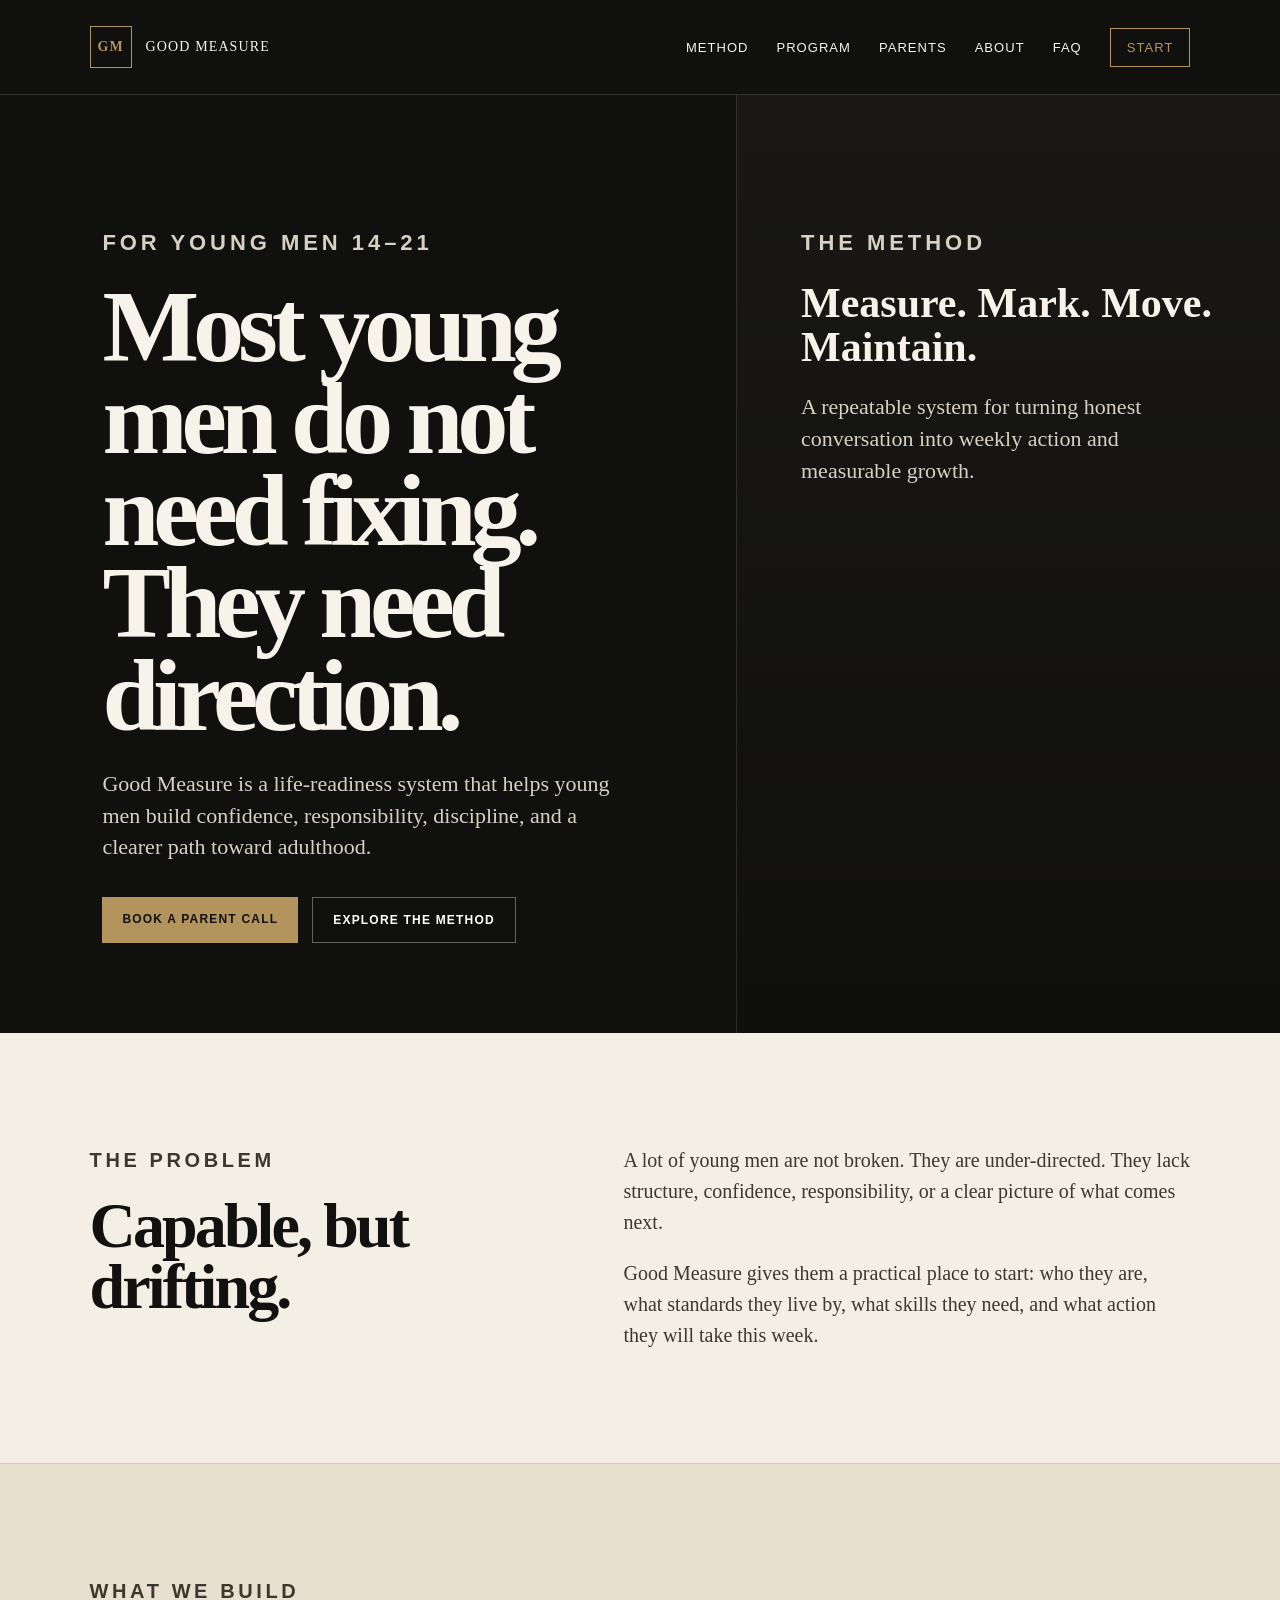
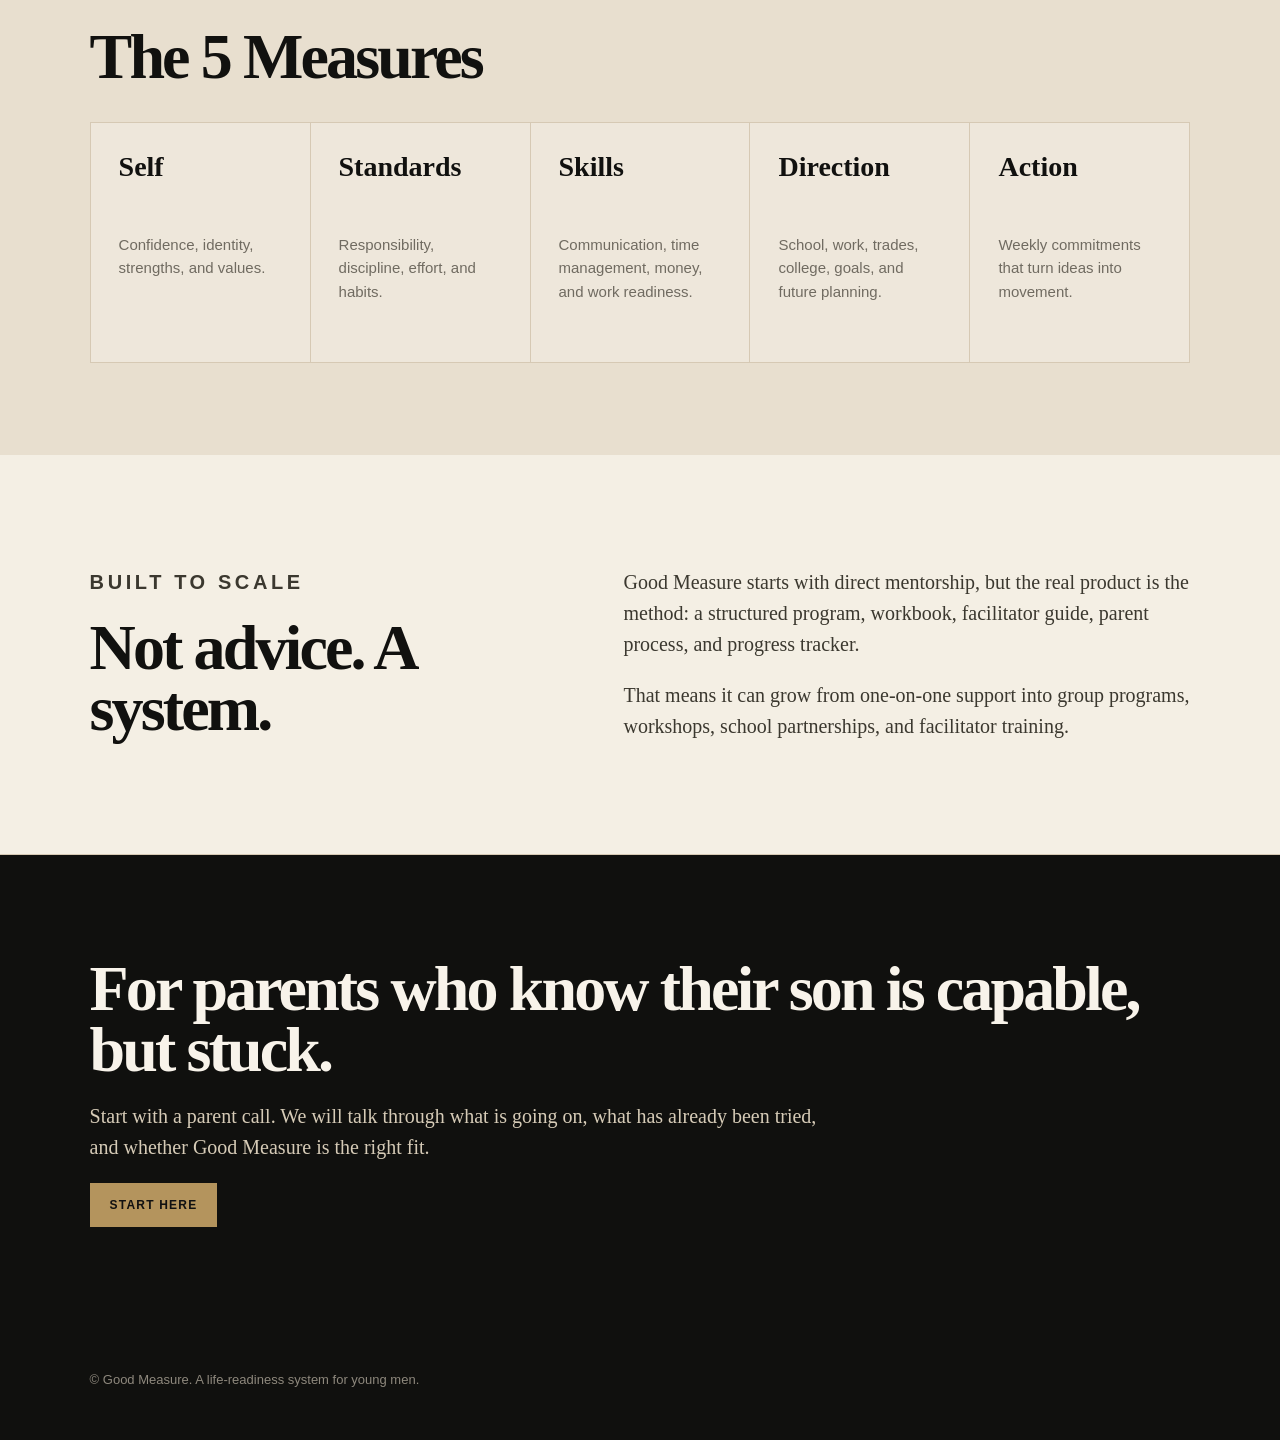
==== index.html @ 6239d94d "Reposition homepage as life readiness system for young men" ====
<!DOCTYPE html>
<html lang="en">
<head>
  <meta charset="UTF-8">
  <meta name="viewport" content="width=device-width, initial-scale=1.0">
  <title>Good Measure | Life Readiness for Young Men</title>
  <meta name="description" content="Good Measure is a life-readiness system for young men aged 14 to 21, built around confidence, responsibility, direction, and real-world readiness.">
  <link rel="stylesheet" href="styles.css">
</head>
<body>
  <header class="site-header">
    <a class="brand" href="index.html"><span class="brand-mark">GM</span><span>Good Measure</span></a>
    <nav class="nav">
      <a href="method.html">Method</a>
      <a href="program.html">Program</a>
      <a href="parents.html">Parents</a>
      <a href="about.html">About</a>
      <a href="faq.html">FAQ</a>
      <a class="nav-button" href="contact.html">Start</a>
    </nav>
  </header>

  <main>
    <section class="hero">
      <div class="hero-copy">
        <p class="eyebrow">For Young Men 14–21</p>
        <h1>Most young men do not need fixing. They need direction.</h1>
        <p>Good Measure is a life-readiness system that helps young men build confidence, responsibility, discipline, and a clearer path toward adulthood.</p>
        <div class="hero-actions">
          <a class="button primary" href="contact.html">Book a Parent Call</a>
          <a class="button secondary" href="method.html">Explore the Method</a>
        </div>
      </div>
      <aside class="hero-panel">
        <p class="eyebrow">The Method</p>
        <h2>Measure. Mark. Move. Maintain.</h2>
        <p>A repeatable system for turning honest conversation into weekly action and measurable growth.</p>
      </aside>
    </section>

    <section class="section split">
      <div>
        <p class="eyebrow">The Problem</p>
        <h2>Capable, but drifting.</h2>
      </div>
      <div>
        <p>A lot of young men are not broken. They are under-directed. They lack structure, confidence, responsibility, or a clear picture of what comes next.</p>
        <p>Good Measure gives them a practical place to start: who they are, what standards they live by, what skills they need, and what action they will take this week.</p>
      </div>
    </section>

    <section class="section cards-section">
      <p class="eyebrow">What We Build</p>
      <h2>The 5 Measures</h2>
      <div class="card-grid five">
        <article><h3>Self</h3><p>Confidence, identity, strengths, and values.</p></article>
        <article><h3>Standards</h3><p>Responsibility, discipline, effort, and habits.</p></article>
        <article><h3>Skills</h3><p>Communication, time management, money, and work readiness.</p></article>
        <article><h3>Direction</h3><p>School, work, trades, college, goals, and future planning.</p></article>
        <article><h3>Action</h3><p>Weekly commitments that turn ideas into movement.</p></article>
      </div>
    </section>

    <section class="section split">
      <div>
        <p class="eyebrow">Built to Scale</p>
        <h2>Not advice. A system.</h2>
      </div>
      <div>
        <p>Good Measure starts with direct mentorship, but the real product is the method: a structured program, workbook, facilitator guide, parent process, and progress tracker.</p>
        <p>That means it can grow from one-on-one support into group programs, workshops, school partnerships, and facilitator training.</p>
      </div>
    </section>

    <section class="section cta-section">
      <h2>For parents who know their son is capable, but stuck.</h2>
      <p>Start with a parent call. We will talk through what is going on, what has already been tried, and whether Good Measure is the right fit.</p>
      <a class="button primary" href="contact.html">Start Here</a>
    </section>
  </main>

  <footer class="footer"><p>© Good Measure. A life-readiness system for young men.</p></footer>
</body>
</html>
---- styles.css ----
:root{--ink:#11110f;--paper:#f4efe4;--paper2:#e8dfcf;--gold:#b4945d;--muted:#706b61;--line:#d6c9b4}*{box-sizing:border-box}body{margin:0;background:var(--paper);color:var(--ink);font-family:Georgia,'Times New Roman',serif}a{text-decoration:none;color:inherit}.site-header{display:flex;justify-content:space-between;align-items:center;padding:26px 7%;border-bottom:1px solid rgba(255,255,255,.14);background:#10100e;color:#f8f3ea;position:sticky;top:0;z-index:10}.brand{display:flex;align-items:center;gap:14px;text-transform:uppercase;letter-spacing:.08em;font-size:14px}.brand-mark{width:42px;height:42px;border:1px solid var(--gold);display:grid;place-items:center;color:var(--gold);font-weight:700}.nav{display:flex;align-items:center;gap:28px;font-family:Arial,sans-serif;font-size:13px;text-transform:uppercase;letter-spacing:.08em}.nav-button{border:1px solid var(--gold);padding:11px 16px;color:var(--gold)}.hero{min-height:78vh;display:grid;grid-template-columns:1.15fr .85fr;background:#10100e;color:#f8f3ea}.hero-copy{padding:110px 8vw 90px}.eyebrow{font-family:Arial,sans-serif;text-transform:uppercase;letter-spacing:.18em;color:var(--gold);font-size:12px;font-weight:700}.hero h1{font-size:clamp(54px,8vw,118px);line-height:.9;letter-spacing:-.06em;margin:22px 0 26px;max-width:850px}.hero p{font-size:22px;line-height:1.45;max-width:670px;color:#d8d0c2}.hero-panel{border-left:1px solid rgba(255,255,255,.12);padding:110px 5vw;background:linear-gradient(180deg,#191815,#0f0f0d)}.hero-panel h2{font-size:42px;line-height:1.05;margin:20px 0}.hero-actions{display:flex;gap:14px;flex-wrap:wrap;margin-top:34px}.button{font-family:Arial,sans-serif;text-transform:uppercase;letter-spacing:.1em;font-size:12px;font-weight:700;padding:15px 20px;display:inline-block}.primary{background:var(--gold);color:#111}.secondary{border:1px solid rgba(255,255,255,.35);color:#fff}.section{padding:92px 7%}.split{display:grid;grid-template-columns:.9fr 1.1fr;gap:70px;border-bottom:1px solid var(--line)}.section h2{font-size:clamp(38px,5vw,72px);line-height:.95;letter-spacing:-.045em;margin:12px 0}.section p{font-size:20px;line-height:1.55;color:#3b382f}.cards-section{background:var(--paper2)}.card-grid{display:grid;grid-template-columns:repeat(5,1fr);border-top:1px solid var(--line);border-left:1px solid var(--line);margin-top:34px}.card-grid article{min-height:240px;padding:28px;border-right:1px solid var(--line);border-bottom:1px solid var(--line);background:rgba(255,255,255,.24)}.card-grid h3{font-size:28px;margin:0 0 50px}.card-grid p{font-family:Arial,sans-serif;font-size:15px;color:var(--muted)}.cta-section{background:#10100e;color:#f8f3ea}.cta-section p{color:#d6cbb7;max-width:760px}.footer{padding:40px 7%;background:#10100e;color:#8e887d;font-family:Arial,sans-serif;font-size:13px}@media(max-width:950px){.nav{display:none}.hero,.split{grid-template-columns:1fr}.hero-panel{border-left:0;border-top:1px solid rgba(255,255,255,.12)}.card-grid{grid-template-columns:1fr}.hero-copy{padding:80px 7%}.section{padding:70px 7%}}
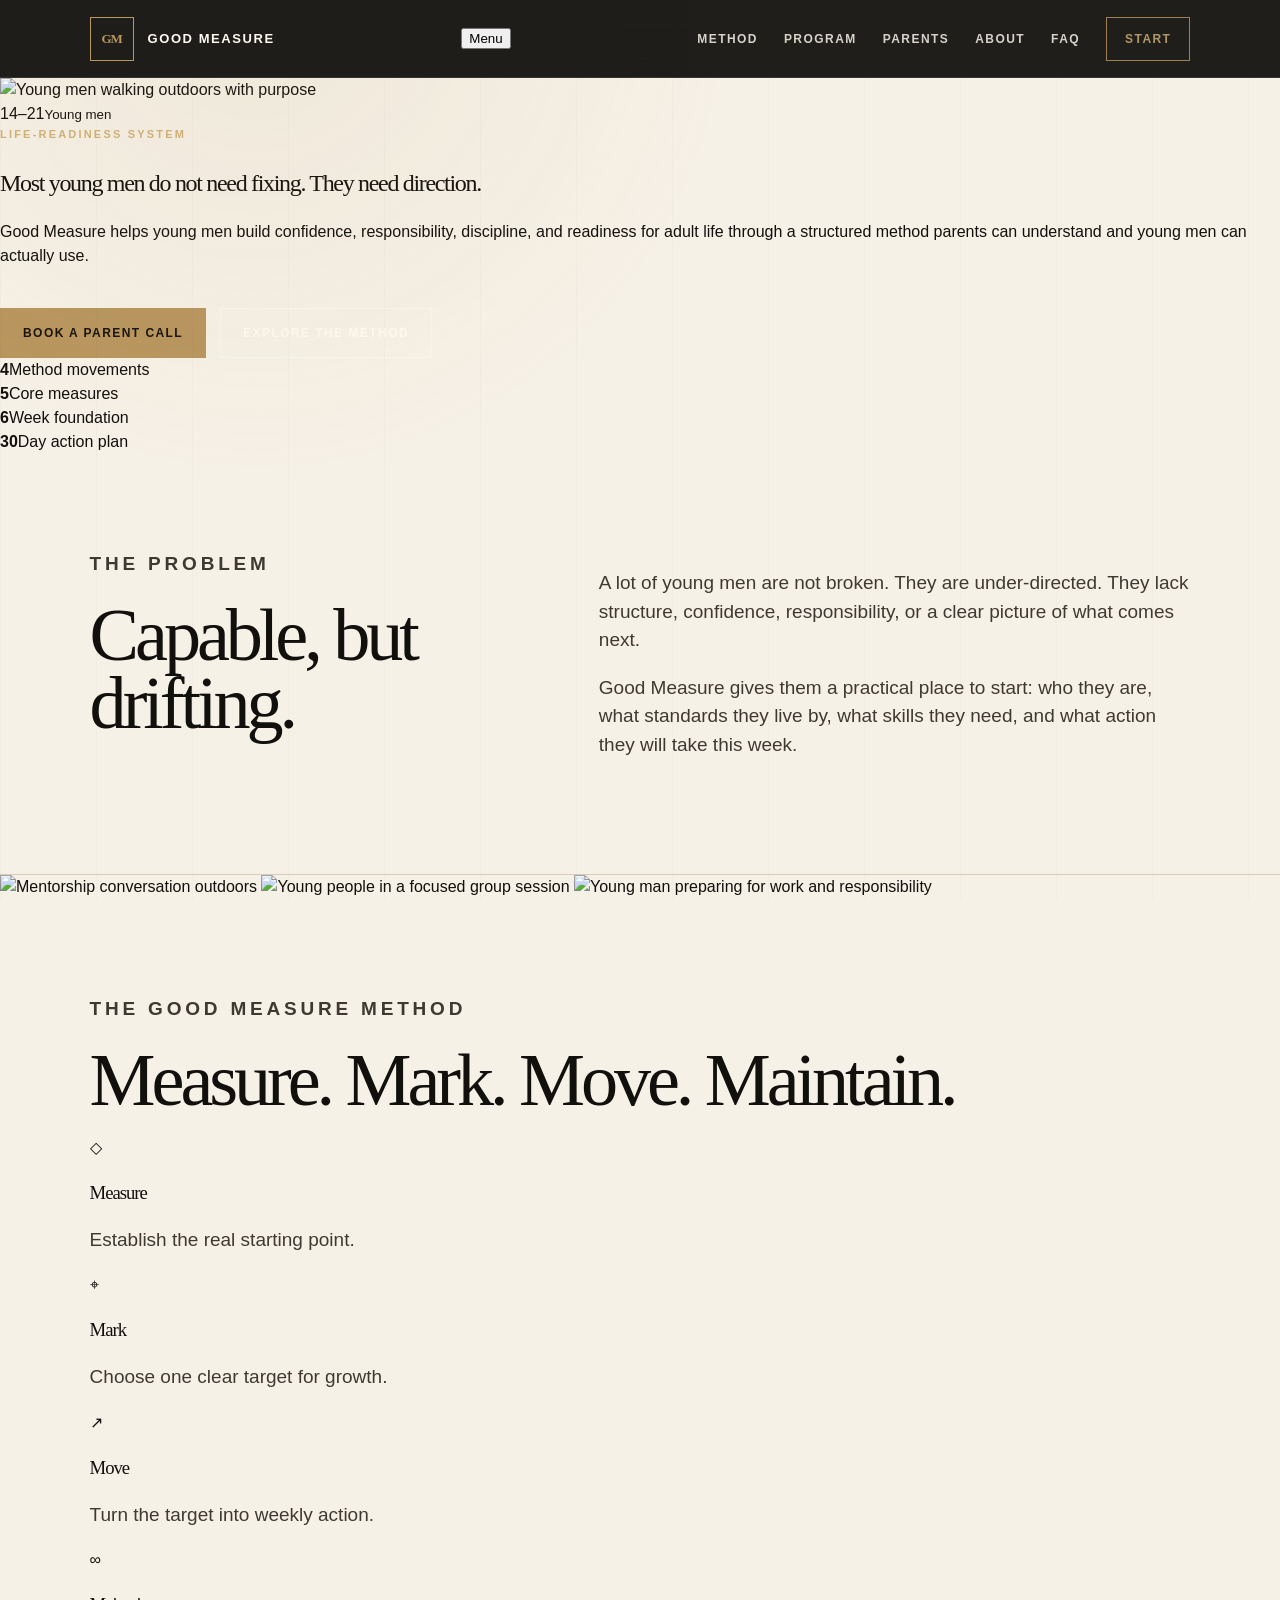
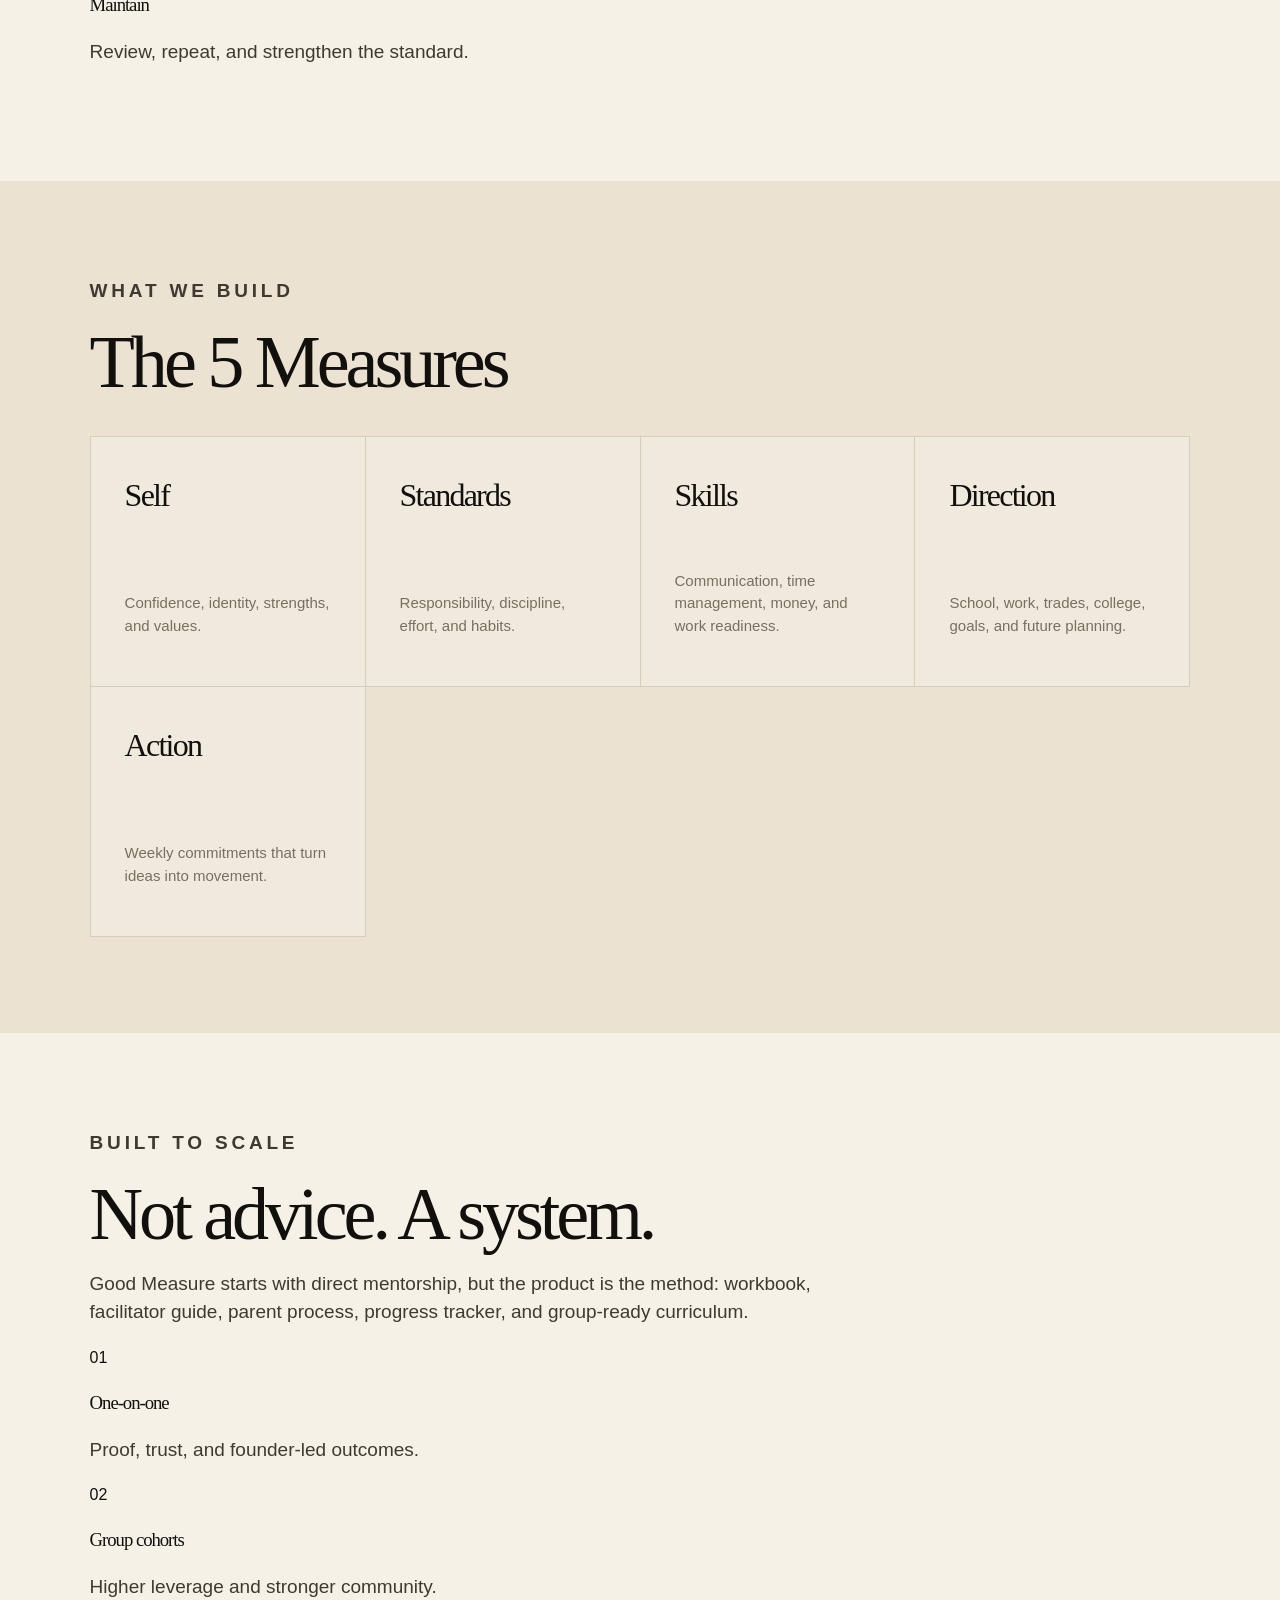
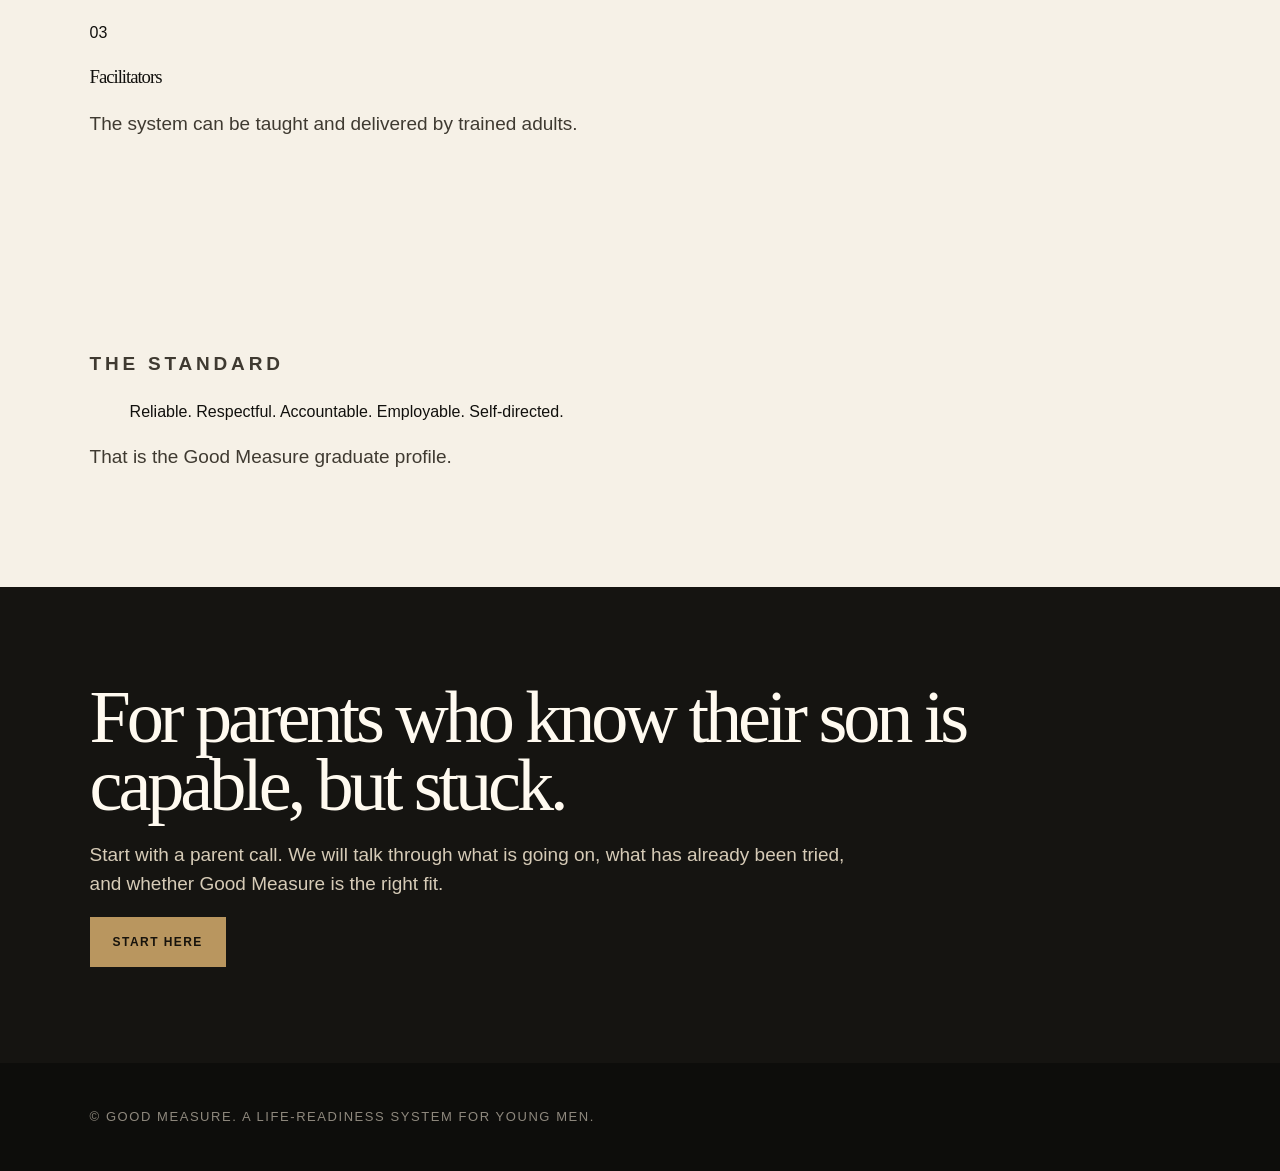
==== commit 1da6e232: "Build premium animated homepage with imagery stats and icons" ====
--- a/index.html
+++ b/index.html
@@ -5,11 +5,13 @@
   <meta name="viewport" content="width=device-width, initial-scale=1.0">
   <title>Good Measure | Life Readiness for Young Men</title>
   <meta name="description" content="Good Measure is a life-readiness system for young men aged 14 to 21, built around confidence, responsibility, direction, and real-world readiness.">
+  <link rel="preconnect" href="https://images.unsplash.com">
   <link rel="stylesheet" href="styles.css">
 </head>
 <body>
-  <header class="site-header">
+  <header class="site-header glass">
     <a class="brand" href="index.html"><span class="brand-mark">GM</span><span>Good Measure</span></a>
+    <button class="menu-toggle" aria-label="Open menu">Menu</button>
     <nav class="nav">
       <a href="method.html">Method</a>
       <a href="program.html">Program</a>
@@ -21,24 +23,30 @@
   </header>
 
   <main>
-    <section class="hero">
-      <div class="hero-copy">
-        <p class="eyebrow">For Young Men 14–21</p>
+    <section class="lux-hero">
+      <div class="hero-media reveal">
+        <img src="https://images.unsplash.com/photo-1529333166437-7750a6dd5a70?auto=format&fit=crop&w=1200&q=85" alt="Young men walking outdoors with purpose">
+        <div class="photo-badge"><span>14–21</span><small>Young men</small></div>
+      </div>
+      <div class="lux-copy reveal delay-1">
+        <p class="eyebrow">Life-Readiness System</p>
         <h1>Most young men do not need fixing. They need direction.</h1>
-        <p>Good Measure is a life-readiness system that helps young men build confidence, responsibility, discipline, and a clearer path toward adulthood.</p>
+        <p>Good Measure helps young men build confidence, responsibility, discipline, and readiness for adult life through a structured method parents can understand and young men can actually use.</p>
         <div class="hero-actions">
           <a class="button primary" href="contact.html">Book a Parent Call</a>
-          <a class="button secondary" href="method.html">Explore the Method</a>
+          <a class="button secondary dark-btn" href="method.html">Explore the Method</a>
         </div>
       </div>
-      <aside class="hero-panel">
-        <p class="eyebrow">The Method</p>
-        <h2>Measure. Mark. Move. Maintain.</h2>
-        <p>A repeatable system for turning honest conversation into weekly action and measurable growth.</p>
-      </aside>
     </section>
 
-    <section class="section split">
+    <section class="stats-band reveal">
+      <div><strong>4</strong><span>Method movements</span></div>
+      <div><strong>5</strong><span>Core measures</span></div>
+      <div><strong>6</strong><span>Week foundation</span></div>
+      <div><strong>30</strong><span>Day action plan</span></div>
+    </section>
+
+    <section class="section editorial split reveal">
       <div>
         <p class="eyebrow">The Problem</p>
         <h2>Capable, but drifting.</h2>
@@ -49,7 +57,24 @@
       </div>
     </section>
 
-    <section class="section cards-section">
+    <section class="image-strip reveal">
+      <img src="https://images.unsplash.com/photo-1491438590914-bc09fcaaf77a?auto=format&fit=crop&w=900&q=85" alt="Mentorship conversation outdoors">
+      <img src="https://images.unsplash.com/photo-1517048676732-d65bc937f952?auto=format&fit=crop&w=900&q=85" alt="Young people in a focused group session">
+      <img src="https://images.unsplash.com/photo-1498758536662-35b82cd15e29?auto=format&fit=crop&w=900&q=85" alt="Young man preparing for work and responsibility">
+    </section>
+
+    <section class="section method-lux reveal">
+      <p class="eyebrow">The Good Measure Method</p>
+      <h2>Measure. Mark. Move. Maintain.</h2>
+      <div class="icon-grid">
+        <article><span class="icon">◇</span><h3>Measure</h3><p>Establish the real starting point.</p></article>
+        <article><span class="icon">⌖</span><h3>Mark</h3><p>Choose one clear target for growth.</p></article>
+        <article><span class="icon">↗</span><h3>Move</h3><p>Turn the target into weekly action.</p></article>
+        <article><span class="icon">∞</span><h3>Maintain</h3><p>Review, repeat, and strengthen the standard.</p></article>
+      </div>
+    </section>
+
+    <section class="section cards-section reveal">
       <p class="eyebrow">What We Build</p>
       <h2>The 5 Measures</h2>
       <div class="card-grid five">
@@ -61,18 +86,24 @@
       </div>
     </section>
 
-    <section class="section split">
+    <section class="section premium-panel reveal">
       <div>
         <p class="eyebrow">Built to Scale</p>
         <h2>Not advice. A system.</h2>
+        <p>Good Measure starts with direct mentorship, but the product is the method: workbook, facilitator guide, parent process, progress tracker, and group-ready curriculum.</p>
       </div>
-      <div>
-        <p>Good Measure starts with direct mentorship, but the real product is the method: a structured program, workbook, facilitator guide, parent process, and progress tracker.</p>
-        <p>That means it can grow from one-on-one support into group programs, workshops, school partnerships, and facilitator training.</p>
-      </div>
+      <div class="stacked-card"><span>01</span><h3>One-on-one</h3><p>Proof, trust, and founder-led outcomes.</p></div>
+      <div class="stacked-card"><span>02</span><h3>Group cohorts</h3><p>Higher leverage and stronger community.</p></div>
+      <div class="stacked-card"><span>03</span><h3>Facilitators</h3><p>The system can be taught and delivered by trained adults.</p></div>
     </section>
 
-    <section class="section cta-section">
+    <section class="section manifesto reveal">
+      <p class="eyebrow">The Standard</p>
+      <blockquote>Reliable. Respectful. Accountable. Employable. Self-directed.</blockquote>
+      <p>That is the Good Measure graduate profile.</p>
+    </section>
+
+    <section class="section cta-section reveal">
       <h2>For parents who know their son is capable, but stuck.</h2>
       <p>Start with a parent call. We will talk through what is going on, what has already been tried, and whether Good Measure is the right fit.</p>
       <a class="button primary" href="contact.html">Start Here</a>
@@ -80,5 +111,6 @@
   </main>
 
   <footer class="footer"><p>© Good Measure. A life-readiness system for young men.</p></footer>
+  <script src="script.js"></script>
 </body>
 </html>
--- a/styles.css
+++ b/styles.css
@@ -1 +1 @@
-:root{--ink:#11110f;--paper:#f4efe4;--paper2:#e8dfcf;--gold:#b4945d;--muted:#706b61;--line:#d6c9b4}*{box-sizing:border-box}body{margin:0;background:var(--paper);color:var(--ink);font-family:Georgia,'Times New Roman',serif}a{text-decoration:none;color:inherit}.site-header{display:flex;justify-content:space-between;align-items:center;padding:26px 7%;border-bottom:1px solid rgba(255,255,255,.14);background:#10100e;color:#f8f3ea;position:sticky;top:0;z-index:10}.brand{display:flex;align-items:center;gap:14px;text-transform:uppercase;letter-spacing:.08em;font-size:14px}.brand-mark{width:42px;height:42px;border:1px solid var(--gold);display:grid;place-items:center;color:var(--gold);font-weight:700}.nav{display:flex;align-items:center;gap:28px;font-family:Arial,sans-serif;font-size:13px;text-transform:uppercase;letter-spacing:.08em}.nav-button{border:1px solid var(--gold);padding:11px 16px;color:var(--gold)}.hero{min-height:78vh;display:grid;grid-template-columns:1.15fr .85fr;background:#10100e;color:#f8f3ea}.hero-copy{padding:110px 8vw 90px}.eyebrow{font-family:Arial,sans-serif;text-transform:uppercase;letter-spacing:.18em;color:var(--gold);font-size:12px;font-weight:700}.hero h1{font-size:clamp(54px,8vw,118px);line-height:.9;letter-spacing:-.06em;margin:22px 0 26px;max-width:850px}.hero p{font-size:22px;line-height:1.45;max-width:670px;color:#d8d0c2}.hero-panel{border-left:1px solid rgba(255,255,255,.12);padding:110px 5vw;background:linear-gradient(180deg,#191815,#0f0f0d)}.hero-panel h2{font-size:42px;line-height:1.05;margin:20px 0}.hero-actions{display:flex;gap:14px;flex-wrap:wrap;margin-top:34px}.button{font-family:Arial,sans-serif;text-transform:uppercase;letter-spacing:.1em;font-size:12px;font-weight:700;padding:15px 20px;display:inline-block}.primary{background:var(--gold);color:#111}.secondary{border:1px solid rgba(255,255,255,.35);color:#fff}.section{padding:92px 7%}.split{display:grid;grid-template-columns:.9fr 1.1fr;gap:70px;border-bottom:1px solid var(--line)}.section h2{font-size:clamp(38px,5vw,72px);line-height:.95;letter-spacing:-.045em;margin:12px 0}.section p{font-size:20px;line-height:1.55;color:#3b382f}.cards-section{background:var(--paper2)}.card-grid{display:grid;grid-template-columns:repeat(5,1fr);border-top:1px solid var(--line);border-left:1px solid var(--line);margin-top:34px}.card-grid article{min-height:240px;padding:28px;border-right:1px solid var(--line);border-bottom:1px solid var(--line);background:rgba(255,255,255,.24)}.card-grid h3{font-size:28px;margin:0 0 50px}.card-grid p{font-family:Arial,sans-serif;font-size:15px;color:var(--muted)}.cta-section{background:#10100e;color:#f8f3ea}.cta-section p{color:#d6cbb7;max-width:760px}.footer{padding:40px 7%;background:#10100e;color:#8e887d;font-family:Arial,sans-serif;font-size:13px}@media(max-width:950px){.nav{display:none}.hero,.split{grid-template-columns:1fr}.hero-panel{border-left:0;border-top:1px solid rgba(255,255,255,.12)}.card-grid{grid-template-columns:1fr}.hero-copy{padding:80px 7%}.section{padding:70px 7%}}+:root{--ink:#11100d;--charcoal:#151411;--charcoal2:#211f1a;--paper:#f6f1e7;--paper2:#ebe2d2;--white:#fffaf0;--gold:#b9965f;--gold2:#d1b276;--muted:#766f62;--line:#d8cbb7;--shadow:0 24px 80px rgba(0,0,0,.22)}*{box-sizing:border-box}html{scroll-behavior:smooth}body{margin:0;background:var(--paper);color:var(--ink);font-family:Inter,Arial,sans-serif;line-height:1.5}body:before{content:"";position:fixed;inset:0;pointer-events:none;background:radial-gradient(circle at 20% 0%,rgba(185,150,95,.12),transparent 36%),linear-gradient(90deg,rgba(0,0,0,.025) 1px,transparent 1px);background-size:auto,96px 96px;opacity:.8}a{text-decoration:none;color:inherit}h1,h2,h3{font-family:Georgia,'Times New Roman',serif;font-weight:500;letter-spacing:-.055em}.site-header{height:78px;display:flex;justify-content:space-between;align-items:center;padding:0 7vw;background:rgba(17,16,13,.94);color:var(--white);position:sticky;top:0;z-index:20;backdrop-filter:blur(16px);border-bottom:1px solid rgba(255,255,255,.1)}.brand{display:flex;align-items:center;gap:14px;text-transform:uppercase;letter-spacing:.12em;font-size:13px;font-weight:800}.brand-mark{width:44px;height:44px;border:1px solid var(--gold);display:grid;place-items:center;color:var(--gold);font-family:Georgia,serif;letter-spacing:-.08em}.nav{display:flex;align-items:center;gap:26px;font-size:12px;text-transform:uppercase;letter-spacing:.12em;font-weight:800}.nav a{opacity:.82}.nav a:hover{opacity:1;color:var(--gold2)}.nav-button{border:1px solid var(--gold);padding:12px 18px;color:var(--gold2);opacity:1}.hero{min-height:calc(100vh - 78px);display:grid;grid-template-columns:minmax(0,1.22fr) minmax(340px,.78fr);background:var(--charcoal);color:var(--white);position:relative;overflow:hidden}.hero:after{content:"GOOD MEASURE";position:absolute;left:6vw;bottom:-2.5vw;font-size:12vw;line-height:1;font-weight:900;letter-spacing:-.08em;color:rgba(255,255,255,.035);white-space:nowrap}.hero-copy{padding:116px 7vw 120px;position:relative;z-index:1}.eyebrow{font-size:11px;letter-spacing:.2em;text-transform:uppercase;color:var(--gold2);font-weight:900;margin:0 0 22px}.hero h1{font-size:clamp(58px,8.7vw,128px);line-height:.88;margin:0 0 32px;max-width:980px}.hero p{font-size:clamp(19px,2vw,25px);line-height:1.42;max-width:760px;color:#ded4c4}.hero-actions{display:flex;gap:14px;flex-wrap:wrap;margin-top:40px}.button{display:inline-flex;align-items:center;justify-content:center;min-height:48px;padding:15px 22px;border-radius:0;font-size:12px;text-transform:uppercase;letter-spacing:.12em;font-weight:900;border:1px solid transparent}.primary{background:var(--gold);color:#17130c}.secondary{border-color:rgba(255,255,255,.32);color:var(--white)}.button:hover{transform:translateY(-1px)}.hero-panel{position:relative;z-index:1;padding:116px 4.5vw;border-left:1px solid rgba(255,255,255,.12);background:linear-gradient(180deg,var(--charcoal2),#10100d);display:flex;flex-direction:column;justify-content:space-between}.hero-panel h2{font-size:clamp(36px,4.6vw,62px);line-height:.94;margin:0 0 24px}.hero-panel p{font-size:17px;color:#cfc5b7}.panel-rule{height:1px;background:var(--gold);width:100%;margin:44px 0}.page-hero{padding:110px 7vw 90px;background:var(--charcoal);color:var(--white);border-bottom:1px solid rgba(255,255,255,.1)}.page-hero h1{font-size:clamp(54px,8vw,116px);line-height:.88;margin:0 0 28px;max-width:980px}.page-hero p{font-size:22px;color:#d8cebf;max-width:780px}.section{padding:96px 7vw;position:relative}.split{display:grid;grid-template-columns:.85fr 1.15fr;gap:72px;border-bottom:1px solid var(--line)}.section h2{font-size:clamp(42px,5.8vw,84px);line-height:.92;margin:0 0 22px}.section p{font-size:19px;color:#3f3a31;max-width:760px}.cards-section{background:var(--paper2)}.card-grid{display:grid;grid-template-columns:repeat(auto-fit,minmax(230px,1fr));gap:0;margin-top:40px;border-top:1px solid var(--line);border-left:1px solid var(--line)}.card-grid article{min-height:250px;padding:34px;background:rgba(255,255,255,.26);border-right:1px solid var(--line);border-bottom:1px solid var(--line);display:flex;flex-direction:column;justify-content:space-between}.card-grid h3{font-size:32px;margin:0}.card-grid p{font-size:15px;font-family:Inter,Arial,sans-serif;color:var(--muted)}.timeline{display:grid;gap:0;border-top:1px solid var(--line)}.timeline article{display:grid;grid-template-columns:220px 1fr;gap:32px;padding:34px 0;border-bottom:1px solid var(--line);background:transparent;color:var(--ink)}.timeline h3{font-size:32px;margin:0}.timeline p{font-size:17px;margin:0;color:var(--muted)}.contact-box,.parent-box{background:var(--white);padding:44px;box-shadow:var(--shadow);border:1px solid rgba(0,0,0,.06)}.cta-section{background:var(--charcoal);color:var(--white);overflow:hidden}.cta-section h2{max-width:920px}.cta-section p{color:#d6cbb7}.footer{padding:44px 7vw;background:#0d0d0b;color:#8e887d;font-size:13px;text-transform:uppercase;letter-spacing:.12em}.footer p{margin:0}@media(max-width:950px){.site-header{padding:0 22px}.nav{display:none}.hero{grid-template-columns:1fr}.hero-copy{padding:78px 24px}.hero-panel{padding:42px 24px;border-left:0;border-top:1px solid rgba(255,255,255,.12)}.split,.timeline article{grid-template-columns:1fr}.section,.page-hero{padding:70px 24px}.hero:after{display:none}}
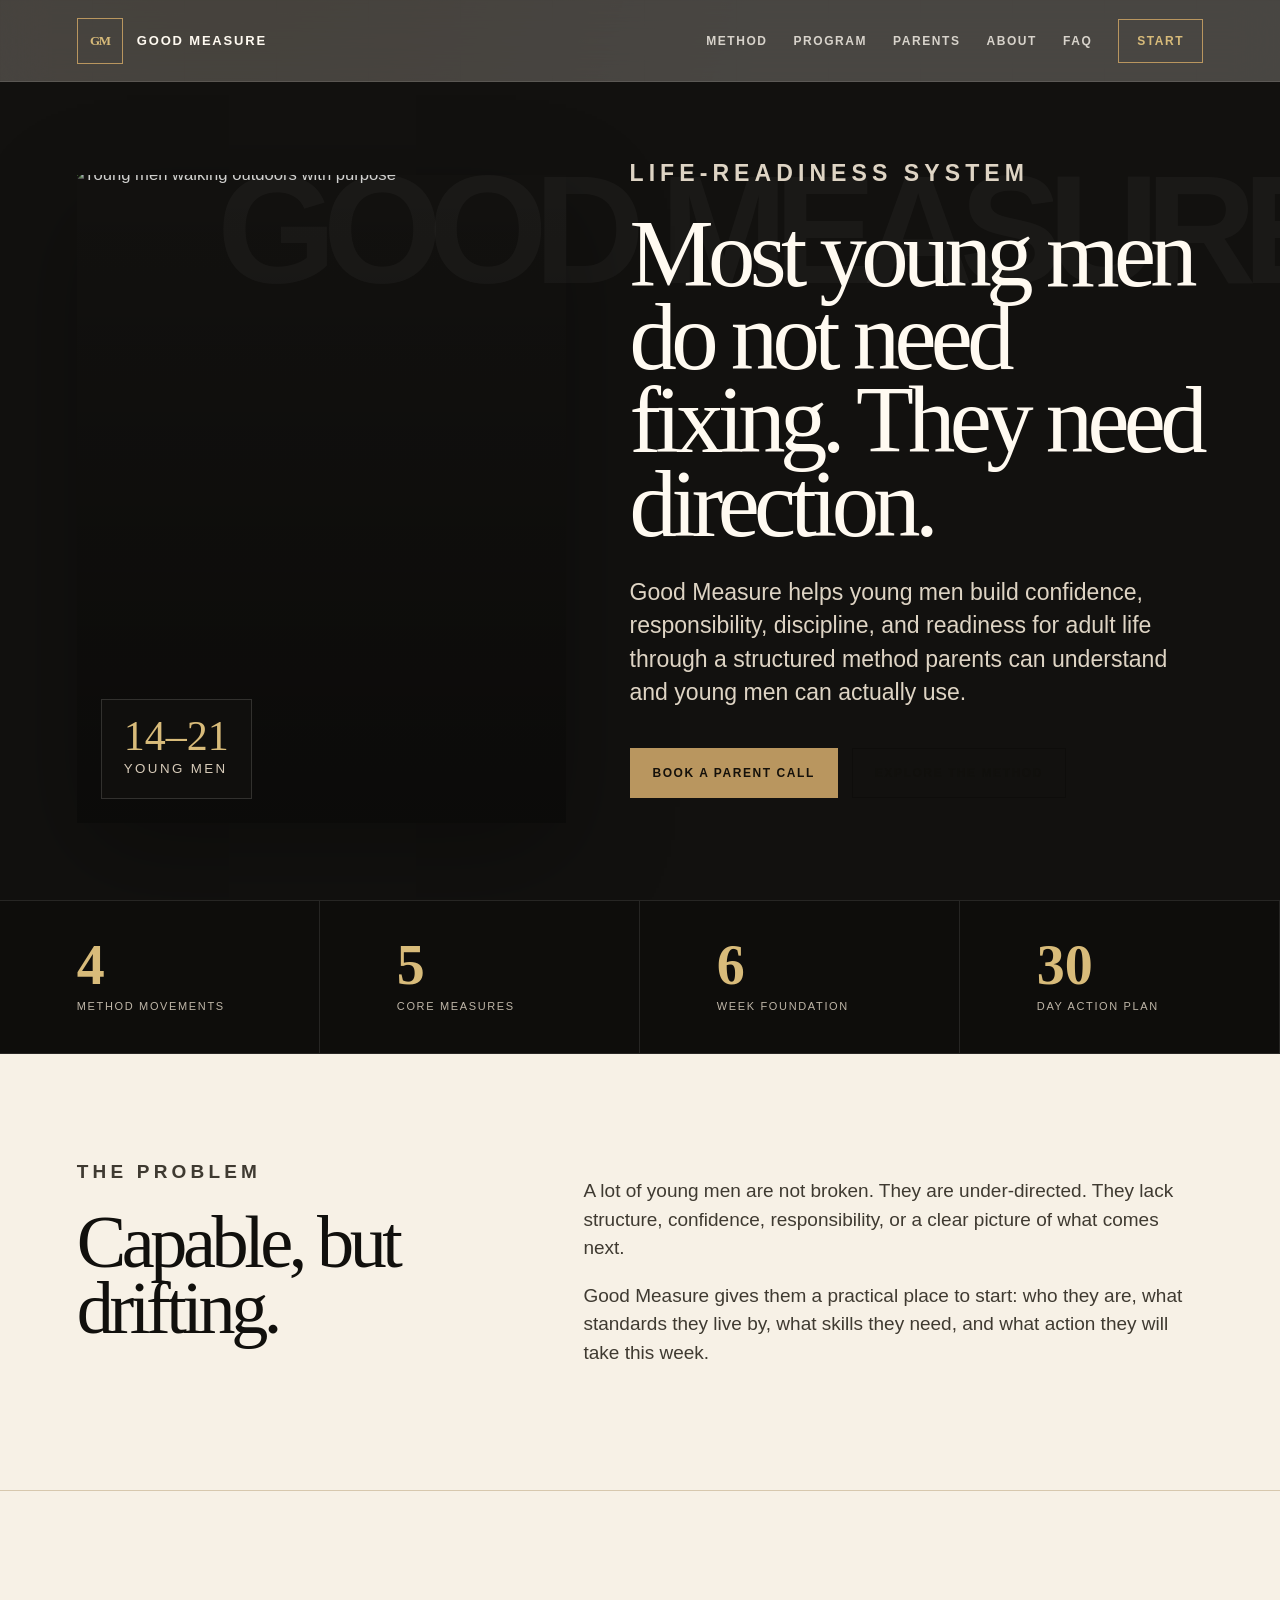
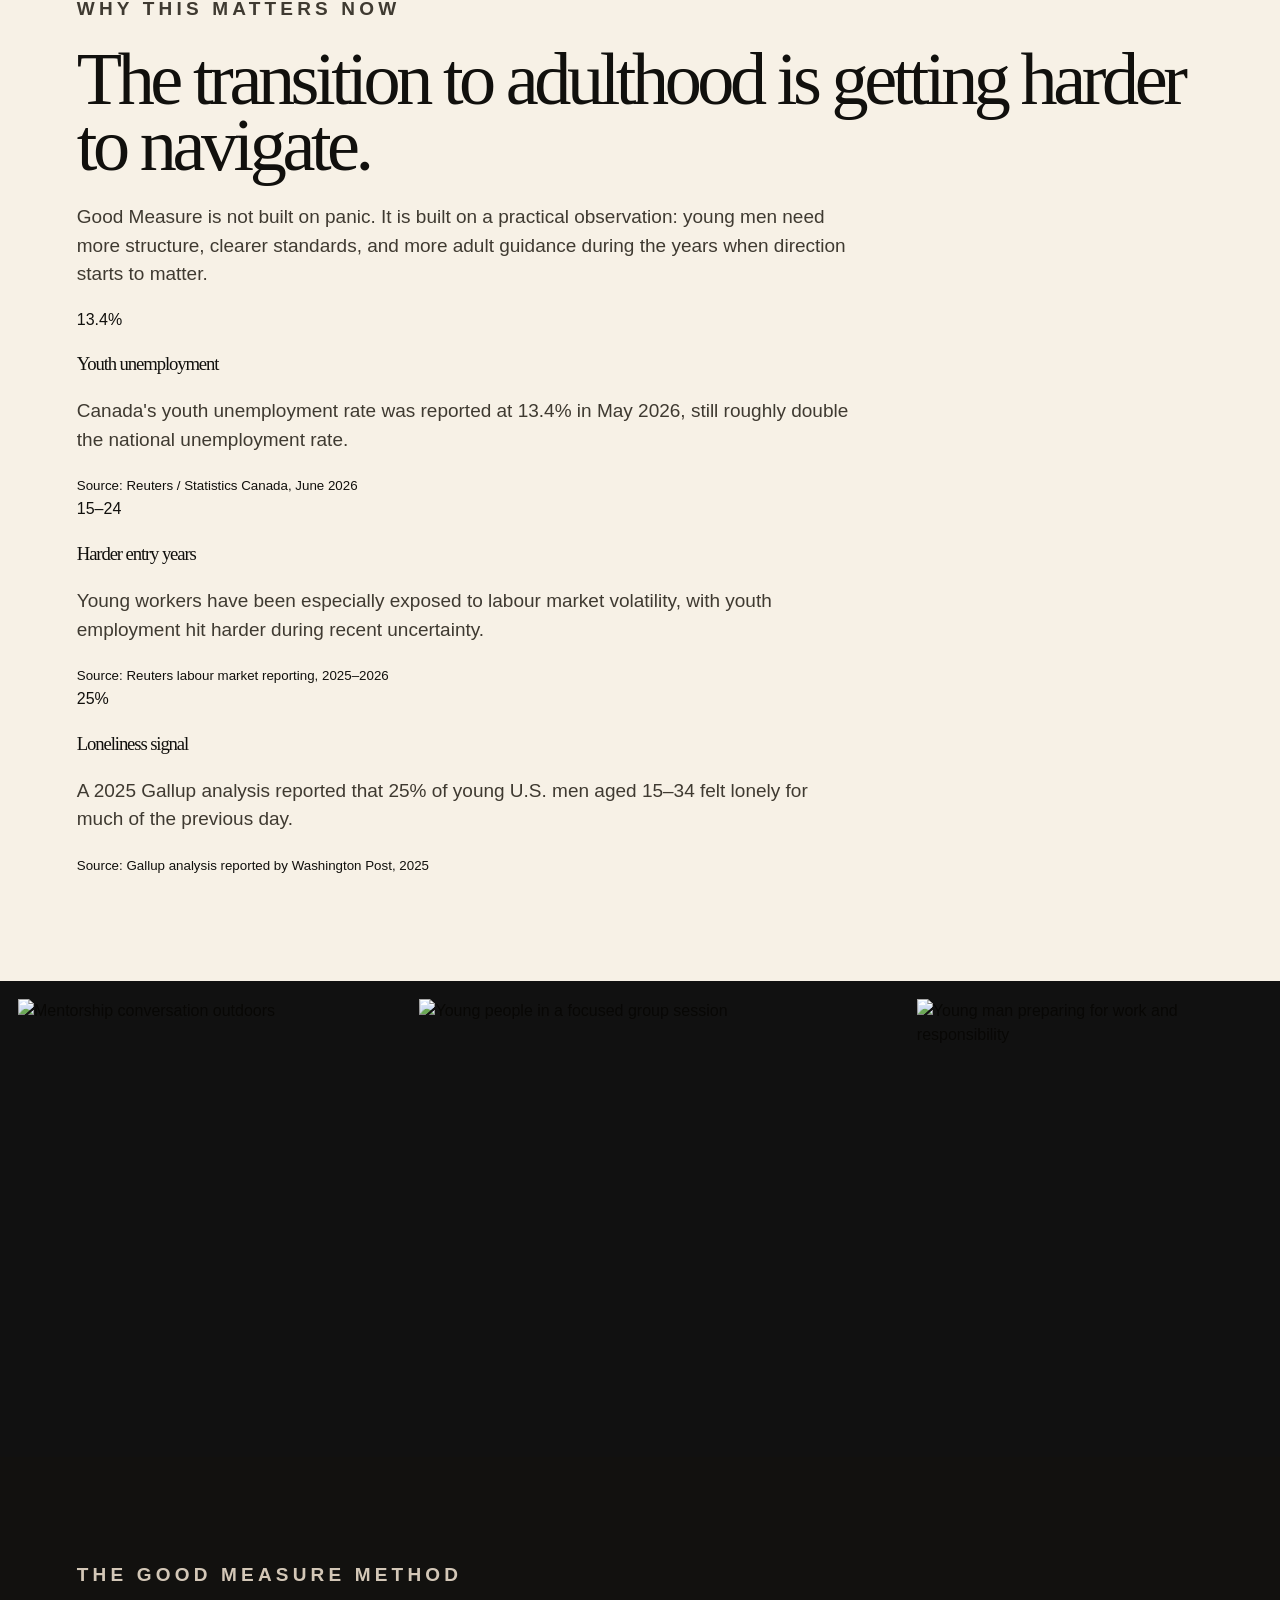
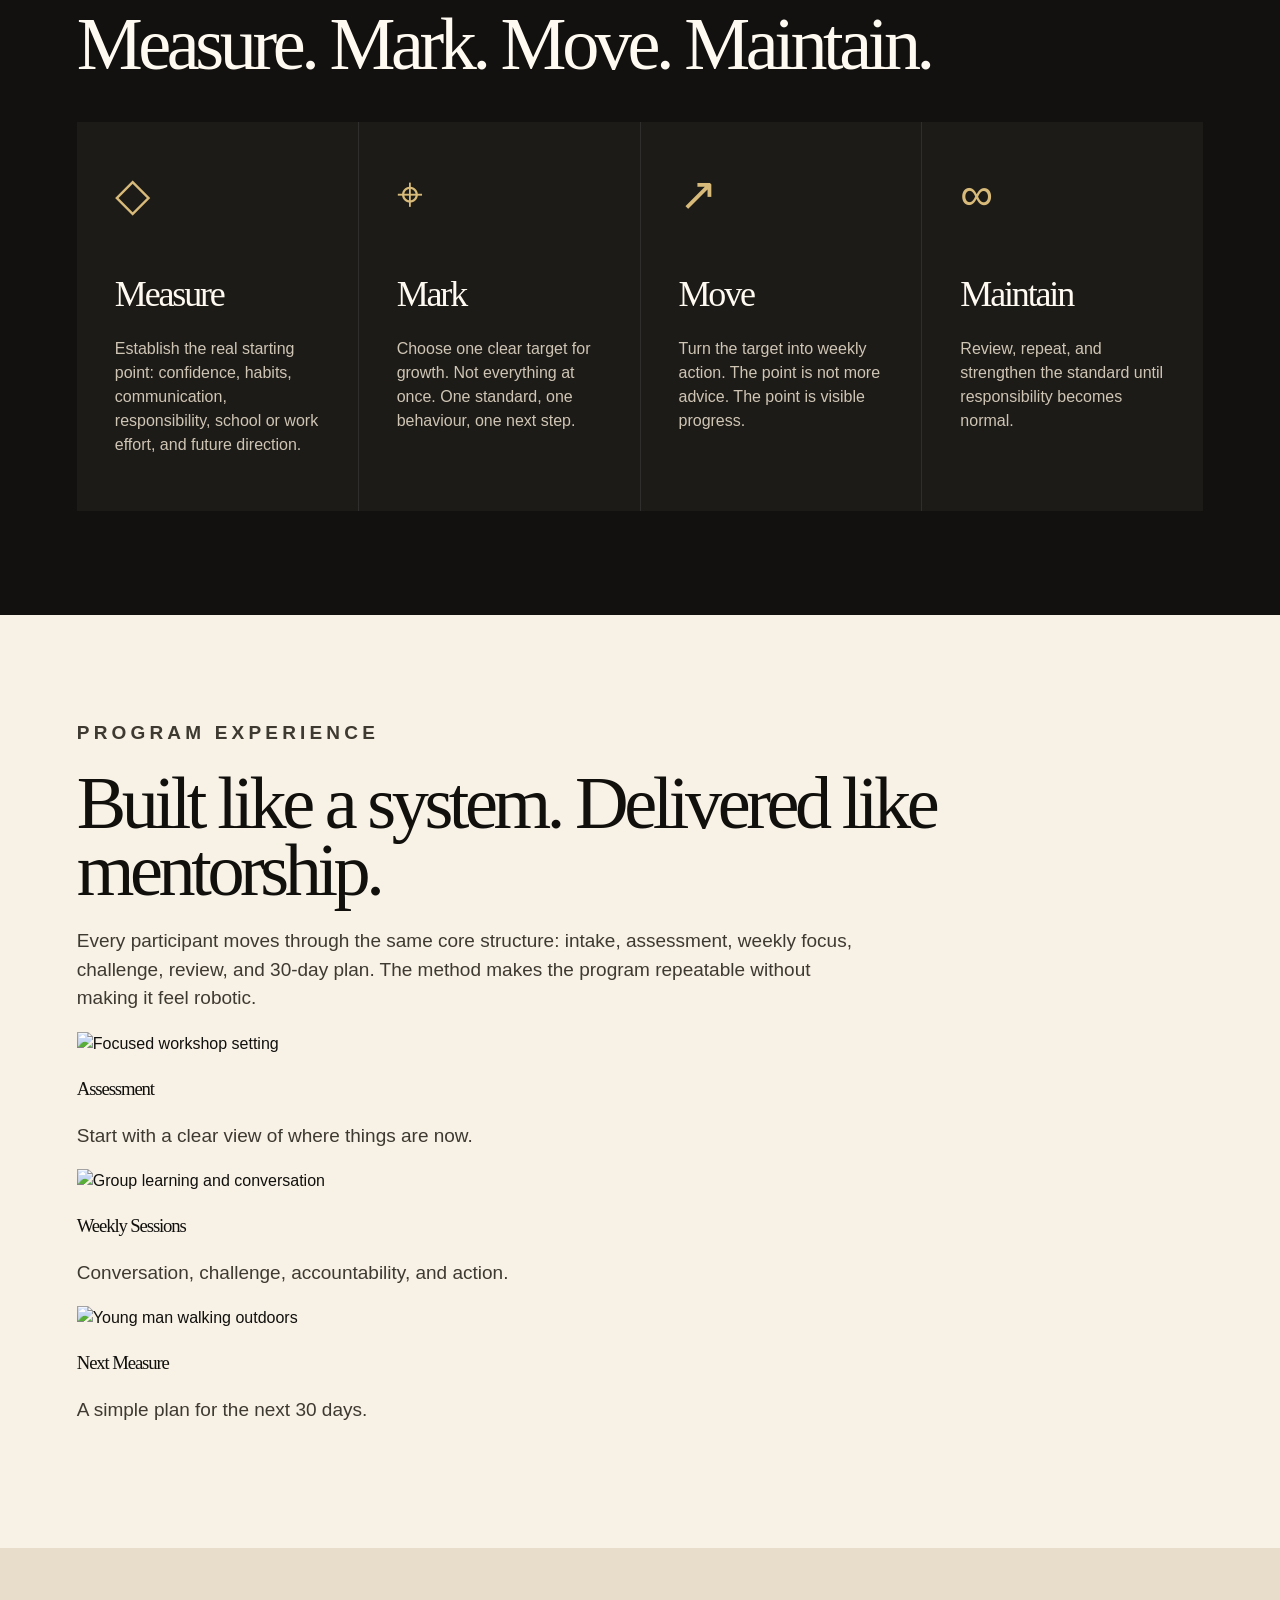
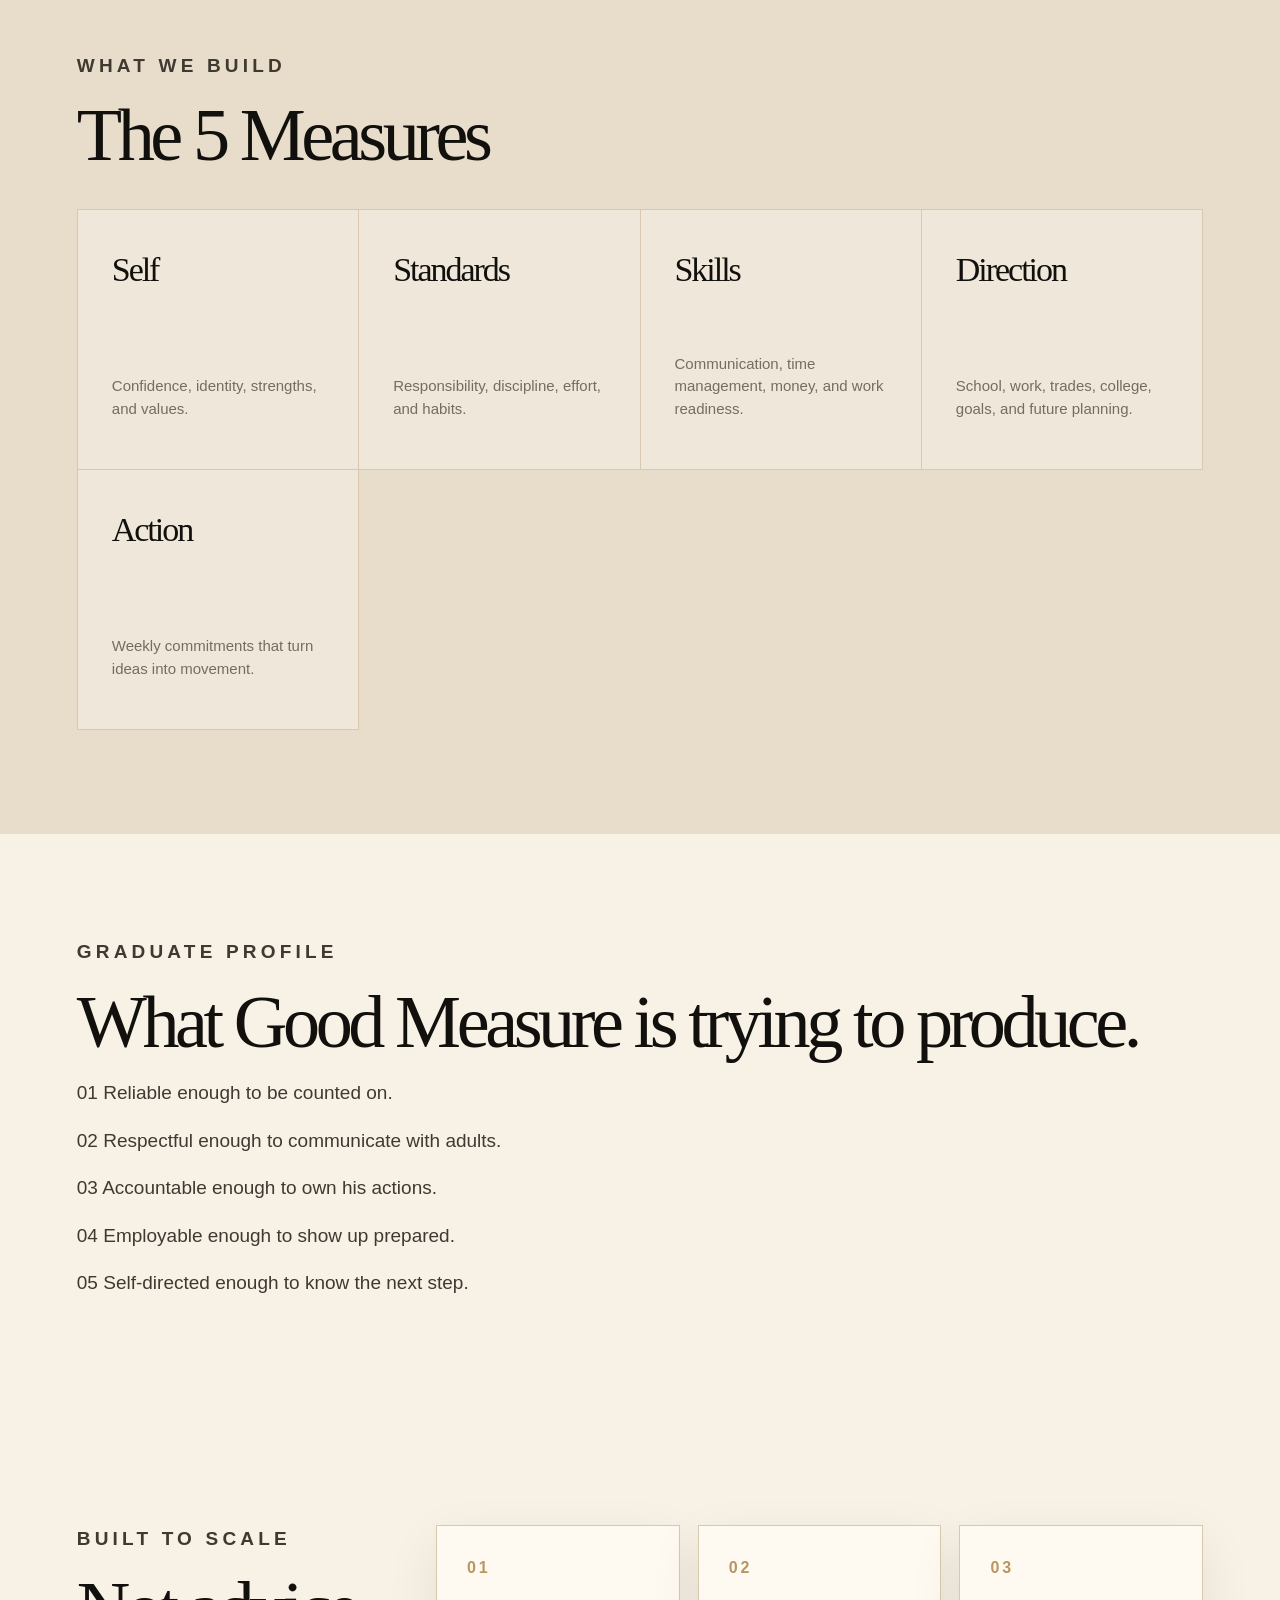
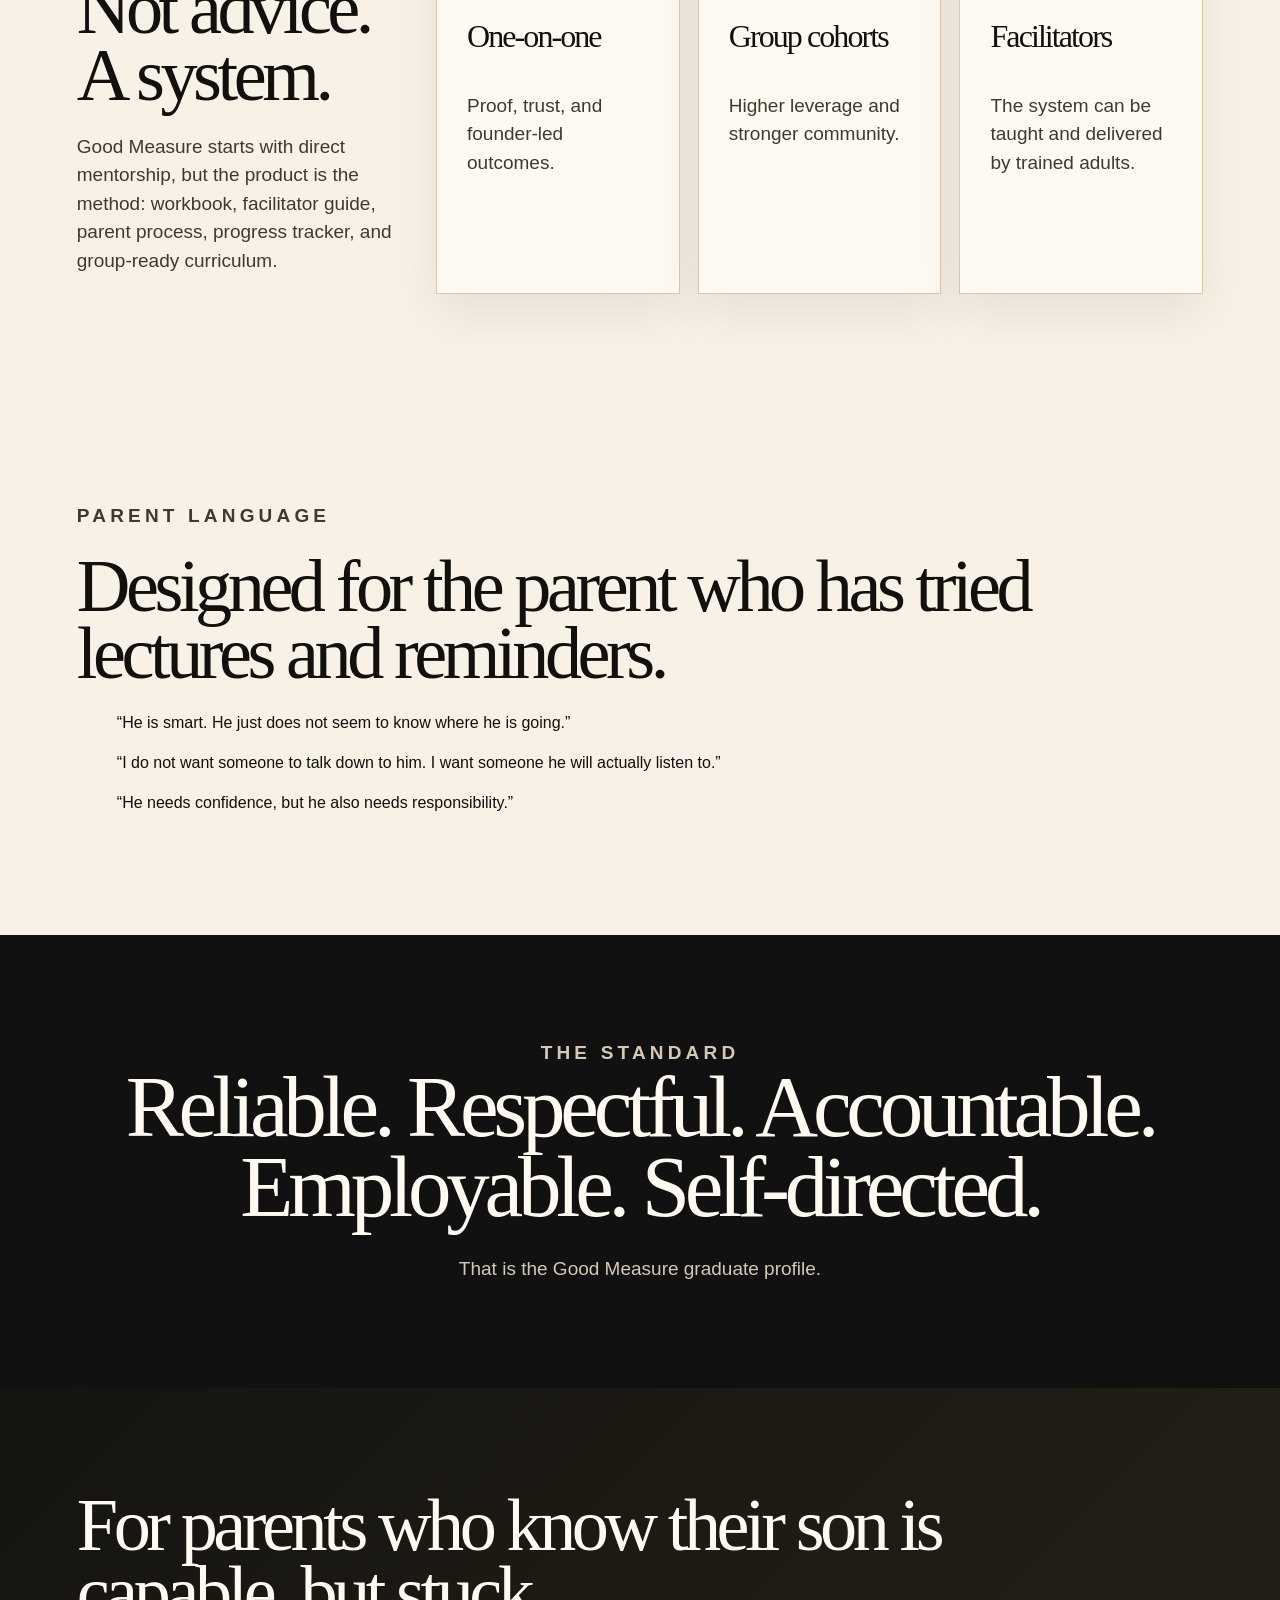
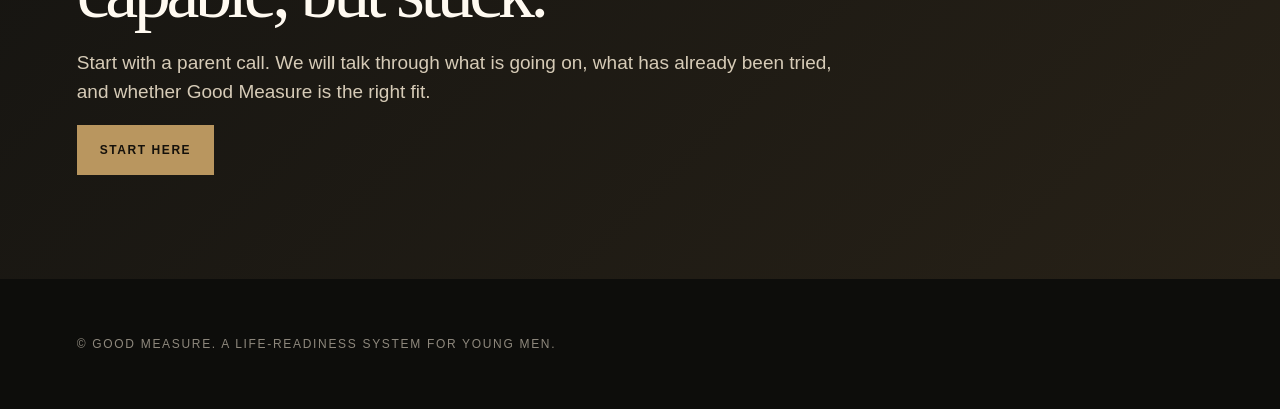
==== commit 9a19c7ad: "Add market context stats images and agency level homepage depth" ====
--- a/index.html
+++ b/index.html
@@ -40,10 +40,10 @@
     </section>
 
     <section class="stats-band reveal">
-      <div><strong>4</strong><span>Method movements</span></div>
-      <div><strong>5</strong><span>Core measures</span></div>
-      <div><strong>6</strong><span>Week foundation</span></div>
-      <div><strong>30</strong><span>Day action plan</span></div>
+      <div><strong data-count="4">0</strong><span>Method movements</span></div>
+      <div><strong data-count="5">0</strong><span>Core measures</span></div>
+      <div><strong data-count="6">0</strong><span>Week foundation</span></div>
+      <div><strong data-count="30">0</strong><span>Day action plan</span></div>
     </section>
 
     <section class="section editorial split reveal">
@@ -57,6 +57,34 @@
       </div>
     </section>
 
+    <section class="section evidence-section reveal">
+      <div class="evidence-heading">
+        <p class="eyebrow">Why This Matters Now</p>
+        <h2>The transition to adulthood is getting harder to navigate.</h2>
+        <p>Good Measure is not built on panic. It is built on a practical observation: young men need more structure, clearer standards, and more adult guidance during the years when direction starts to matter.</p>
+      </div>
+      <div class="evidence-grid">
+        <article>
+          <span class="evidence-number">13.4%</span>
+          <h3>Youth unemployment</h3>
+          <p>Canada's youth unemployment rate was reported at 13.4% in May 2026, still roughly double the national unemployment rate.</p>
+          <small>Source: Reuters / Statistics Canada, June 2026</small>
+        </article>
+        <article>
+          <span class="evidence-number">15–24</span>
+          <h3>Harder entry years</h3>
+          <p>Young workers have been especially exposed to labour market volatility, with youth employment hit harder during recent uncertainty.</p>
+          <small>Source: Reuters labour market reporting, 2025–2026</small>
+        </article>
+        <article>
+          <span class="evidence-number">25%</span>
+          <h3>Loneliness signal</h3>
+          <p>A 2025 Gallup analysis reported that 25% of young U.S. men aged 15–34 felt lonely for much of the previous day.</p>
+          <small>Source: Gallup analysis reported by Washington Post, 2025</small>
+        </article>
+      </div>
+    </section>
+
     <section class="image-strip reveal">
       <img src="https://images.unsplash.com/photo-1491438590914-bc09fcaaf77a?auto=format&fit=crop&w=900&q=85" alt="Mentorship conversation outdoors">
       <img src="https://images.unsplash.com/photo-1517048676732-d65bc937f952?auto=format&fit=crop&w=900&q=85" alt="Young people in a focused group session">
@@ -67,10 +95,23 @@
       <p class="eyebrow">The Good Measure Method</p>
       <h2>Measure. Mark. Move. Maintain.</h2>
       <div class="icon-grid">
-        <article><span class="icon">◇</span><h3>Measure</h3><p>Establish the real starting point.</p></article>
-        <article><span class="icon">⌖</span><h3>Mark</h3><p>Choose one clear target for growth.</p></article>
-        <article><span class="icon">↗</span><h3>Move</h3><p>Turn the target into weekly action.</p></article>
-        <article><span class="icon">∞</span><h3>Maintain</h3><p>Review, repeat, and strengthen the standard.</p></article>
+        <article><span class="icon">◇</span><h3>Measure</h3><p>Establish the real starting point: confidence, habits, communication, responsibility, school or work effort, and future direction.</p></article>
+        <article><span class="icon">⌖</span><h3>Mark</h3><p>Choose one clear target for growth. Not everything at once. One standard, one behaviour, one next step.</p></article>
+        <article><span class="icon">↗</span><h3>Move</h3><p>Turn the target into weekly action. The point is not more advice. The point is visible progress.</p></article>
+        <article><span class="icon">∞</span><h3>Maintain</h3><p>Review, repeat, and strengthen the standard until responsibility becomes normal.</p></article>
+      </div>
+    </section>
+
+    <section class="section experience-section reveal">
+      <div class="experience-copy">
+        <p class="eyebrow">Program Experience</p>
+        <h2>Built like a system. Delivered like mentorship.</h2>
+        <p>Every participant moves through the same core structure: intake, assessment, weekly focus, challenge, review, and 30-day plan. The method makes the program repeatable without making it feel robotic.</p>
+      </div>
+      <div class="experience-grid">
+        <div><img src="https://images.unsplash.com/photo-1517245386807-bb43f82c33c4?auto=format&fit=crop&w=800&q=85" alt="Focused workshop setting"><h3>Assessment</h3><p>Start with a clear view of where things are now.</p></div>
+        <div><img src="https://images.unsplash.com/photo-1522202176988-66273c2fd55f?auto=format&fit=crop&w=800&q=85" alt="Group learning and conversation"><h3>Weekly Sessions</h3><p>Conversation, challenge, accountability, and action.</p></div>
+        <div><img src="https://images.unsplash.com/photo-1500530855697-b586d89ba3ee?auto=format&fit=crop&w=800&q=85" alt="Young man walking outdoors"><h3>Next Measure</h3><p>A simple plan for the next 30 days.</p></div>
       </div>
     </section>
 
@@ -86,6 +127,20 @@
       </div>
     </section>
 
+    <section class="section outcomes-section reveal">
+      <div>
+        <p class="eyebrow">Graduate Profile</p>
+        <h2>What Good Measure is trying to produce.</h2>
+      </div>
+      <div class="outcome-list">
+        <p><span>01</span> Reliable enough to be counted on.</p>
+        <p><span>02</span> Respectful enough to communicate with adults.</p>
+        <p><span>03</span> Accountable enough to own his actions.</p>
+        <p><span>04</span> Employable enough to show up prepared.</p>
+        <p><span>05</span> Self-directed enough to know the next step.</p>
+      </div>
+    </section>
+
     <section class="section premium-panel reveal">
       <div>
         <p class="eyebrow">Built to Scale</p>
@@ -95,6 +150,16 @@
       <div class="stacked-card"><span>01</span><h3>One-on-one</h3><p>Proof, trust, and founder-led outcomes.</p></div>
       <div class="stacked-card"><span>02</span><h3>Group cohorts</h3><p>Higher leverage and stronger community.</p></div>
       <div class="stacked-card"><span>03</span><h3>Facilitators</h3><p>The system can be taught and delivered by trained adults.</p></div>
+    </section>
+
+    <section class="section testimonial-section reveal">
+      <p class="eyebrow">Parent Language</p>
+      <h2>Designed for the parent who has tried lectures and reminders.</h2>
+      <div class="quote-grid">
+        <blockquote>“He is smart. He just does not seem to know where he is going.”</blockquote>
+        <blockquote>“I do not want someone to talk down to him. I want someone he will actually listen to.”</blockquote>
+        <blockquote>“He needs confidence, but he also needs responsibility.”</blockquote>
+      </div>
     </section>
 
     <section class="section manifesto reveal">
--- a/styles.css
+++ b/styles.css
@@ -1 +1 @@
-:root{--ink:#11100d;--charcoal:#151411;--charcoal2:#211f1a;--paper:#f6f1e7;--paper2:#ebe2d2;--white:#fffaf0;--gold:#b9965f;--gold2:#d1b276;--muted:#766f62;--line:#d8cbb7;--shadow:0 24px 80px rgba(0,0,0,.22)}*{box-sizing:border-box}html{scroll-behavior:smooth}body{margin:0;background:var(--paper);color:var(--ink);font-family:Inter,Arial,sans-serif;line-height:1.5}body:before{content:"";position:fixed;inset:0;pointer-events:none;background:radial-gradient(circle at 20% 0%,rgba(185,150,95,.12),transparent 36%),linear-gradient(90deg,rgba(0,0,0,.025) 1px,transparent 1px);background-size:auto,96px 96px;opacity:.8}a{text-decoration:none;color:inherit}h1,h2,h3{font-family:Georgia,'Times New Roman',serif;font-weight:500;letter-spacing:-.055em}.site-header{height:78px;display:flex;justify-content:space-between;align-items:center;padding:0 7vw;background:rgba(17,16,13,.94);color:var(--white);position:sticky;top:0;z-index:20;backdrop-filter:blur(16px);border-bottom:1px solid rgba(255,255,255,.1)}.brand{display:flex;align-items:center;gap:14px;text-transform:uppercase;letter-spacing:.12em;font-size:13px;font-weight:800}.brand-mark{width:44px;height:44px;border:1px solid var(--gold);display:grid;place-items:center;color:var(--gold);font-family:Georgia,serif;letter-spacing:-.08em}.nav{display:flex;align-items:center;gap:26px;font-size:12px;text-transform:uppercase;letter-spacing:.12em;font-weight:800}.nav a{opacity:.82}.nav a:hover{opacity:1;color:var(--gold2)}.nav-button{border:1px solid var(--gold);padding:12px 18px;color:var(--gold2);opacity:1}.hero{min-height:calc(100vh - 78px);display:grid;grid-template-columns:minmax(0,1.22fr) minmax(340px,.78fr);background:var(--charcoal);color:var(--white);position:relative;overflow:hidden}.hero:after{content:"GOOD MEASURE";position:absolute;left:6vw;bottom:-2.5vw;font-size:12vw;line-height:1;font-weight:900;letter-spacing:-.08em;color:rgba(255,255,255,.035);white-space:nowrap}.hero-copy{padding:116px 7vw 120px;position:relative;z-index:1}.eyebrow{font-size:11px;letter-spacing:.2em;text-transform:uppercase;color:var(--gold2);font-weight:900;margin:0 0 22px}.hero h1{font-size:clamp(58px,8.7vw,128px);line-height:.88;margin:0 0 32px;max-width:980px}.hero p{font-size:clamp(19px,2vw,25px);line-height:1.42;max-width:760px;color:#ded4c4}.hero-actions{display:flex;gap:14px;flex-wrap:wrap;margin-top:40px}.button{display:inline-flex;align-items:center;justify-content:center;min-height:48px;padding:15px 22px;border-radius:0;font-size:12px;text-transform:uppercase;letter-spacing:.12em;font-weight:900;border:1px solid transparent}.primary{background:var(--gold);color:#17130c}.secondary{border-color:rgba(255,255,255,.32);color:var(--white)}.button:hover{transform:translateY(-1px)}.hero-panel{position:relative;z-index:1;padding:116px 4.5vw;border-left:1px solid rgba(255,255,255,.12);background:linear-gradient(180deg,var(--charcoal2),#10100d);display:flex;flex-direction:column;justify-content:space-between}.hero-panel h2{font-size:clamp(36px,4.6vw,62px);line-height:.94;margin:0 0 24px}.hero-panel p{font-size:17px;color:#cfc5b7}.panel-rule{height:1px;background:var(--gold);width:100%;margin:44px 0}.page-hero{padding:110px 7vw 90px;background:var(--charcoal);color:var(--white);border-bottom:1px solid rgba(255,255,255,.1)}.page-hero h1{font-size:clamp(54px,8vw,116px);line-height:.88;margin:0 0 28px;max-width:980px}.page-hero p{font-size:22px;color:#d8cebf;max-width:780px}.section{padding:96px 7vw;position:relative}.split{display:grid;grid-template-columns:.85fr 1.15fr;gap:72px;border-bottom:1px solid var(--line)}.section h2{font-size:clamp(42px,5.8vw,84px);line-height:.92;margin:0 0 22px}.section p{font-size:19px;color:#3f3a31;max-width:760px}.cards-section{background:var(--paper2)}.card-grid{display:grid;grid-template-columns:repeat(auto-fit,minmax(230px,1fr));gap:0;margin-top:40px;border-top:1px solid var(--line);border-left:1px solid var(--line)}.card-grid article{min-height:250px;padding:34px;background:rgba(255,255,255,.26);border-right:1px solid var(--line);border-bottom:1px solid var(--line);display:flex;flex-direction:column;justify-content:space-between}.card-grid h3{font-size:32px;margin:0}.card-grid p{font-size:15px;font-family:Inter,Arial,sans-serif;color:var(--muted)}.timeline{display:grid;gap:0;border-top:1px solid var(--line)}.timeline article{display:grid;grid-template-columns:220px 1fr;gap:32px;padding:34px 0;border-bottom:1px solid var(--line);background:transparent;color:var(--ink)}.timeline h3{font-size:32px;margin:0}.timeline p{font-size:17px;margin:0;color:var(--muted)}.contact-box,.parent-box{background:var(--white);padding:44px;box-shadow:var(--shadow);border:1px solid rgba(0,0,0,.06)}.cta-section{background:var(--charcoal);color:var(--white);overflow:hidden}.cta-section h2{max-width:920px}.cta-section p{color:#d6cbb7}.footer{padding:44px 7vw;background:#0d0d0b;color:#8e887d;font-size:13px;text-transform:uppercase;letter-spacing:.12em}.footer p{margin:0}@media(max-width:950px){.site-header{padding:0 22px}.nav{display:none}.hero{grid-template-columns:1fr}.hero-copy{padding:78px 24px}.hero-panel{padding:42px 24px;border-left:0;border-top:1px solid rgba(255,255,255,.12)}.split,.timeline article{grid-template-columns:1fr}.section,.page-hero{padding:70px 24px}.hero:after{display:none}}+:root{--ink:#11100d;--charcoal:#12110f;--charcoal2:#1d1b17;--paper:#f7f1e6;--paper2:#e8ddca;--white:#fffaf1;--gold:#b9965f;--gold2:#d8bb7a;--muted:#746d60;--line:#d7c8ae;--shadow:0 34px 100px rgba(0,0,0,.28)}*{box-sizing:border-box}html{scroll-behavior:smooth}body{margin:0;background:var(--paper);color:var(--ink);font-family:Inter,Arial,sans-serif;line-height:1.5;overflow-x:hidden}body:before{content:"";position:fixed;inset:0;z-index:-1;background:radial-gradient(circle at 18% -10%,rgba(185,150,95,.2),transparent 38%),linear-gradient(90deg,rgba(0,0,0,.028) 1px,transparent 1px),linear-gradient(rgba(0,0,0,.018) 1px,transparent 1px);background-size:auto,92px 92px,92px 92px}a{text-decoration:none;color:inherit}img{max-width:100%;display:block}h1,h2,h3{font-family:Georgia,'Times New Roman',serif;font-weight:500;letter-spacing:-.06em}.site-header{height:82px;display:flex;justify-content:space-between;align-items:center;padding:0 6vw;background:rgba(18,17,15,.76);color:var(--white);position:sticky;top:0;z-index:50;backdrop-filter:blur(22px);border-bottom:1px solid rgba(255,255,255,.1)}.brand{display:flex;gap:14px;align-items:center;text-transform:uppercase;letter-spacing:.14em;font-size:13px;font-weight:900}.brand-mark{width:46px;height:46px;border:1px solid var(--gold);display:grid;place-items:center;color:var(--gold2);font-family:Georgia,serif;letter-spacing:-.1em}.nav{display:flex;gap:26px;align-items:center;font-size:12px;text-transform:uppercase;letter-spacing:.13em;font-weight:900}.nav a{opacity:.78;transition:.25s}.nav a:hover{opacity:1;color:var(--gold2)}.nav-button{opacity:1!important;border:1px solid var(--gold);padding:12px 18px;color:var(--gold2)}.menu-toggle{display:none;background:transparent;border:1px solid rgba(255,255,255,.22);color:var(--white);padding:10px 14px;text-transform:uppercase;letter-spacing:.14em}.lux-hero{min-height:calc(100vh - 82px);display:grid;grid-template-columns:.92fr 1.08fr;background:var(--charcoal);color:var(--white);padding:4vw 6vw 6vw;gap:5vw;align-items:end;position:relative;overflow:hidden}.lux-hero:before{content:"GOOD MEASURE";position:absolute;right:-4vw;top:8vh;font-size:12vw;line-height:1;font-weight:900;letter-spacing:-.09em;color:rgba(255,255,255,.035)}.hero-media{height:72vh;min-height:520px;position:relative;box-shadow:var(--shadow);overflow:hidden}.hero-media img{width:100%;height:100%;object-fit:cover;filter:saturate(.72) contrast(1.08) brightness(.82);transform:scale(1.04);animation:slowZoom 18s ease-in-out infinite alternate}.hero-media:after{content:"";position:absolute;inset:0;background:linear-gradient(180deg,transparent,rgba(0,0,0,.38))}.photo-badge{position:absolute;left:24px;bottom:24px;z-index:2;background:rgba(18,17,15,.78);backdrop-filter:blur(16px);border:1px solid rgba(255,255,255,.14);padding:18px 22px}.photo-badge span{display:block;font-family:Georgia,serif;font-size:42px;color:var(--gold2);line-height:.9}.photo-badge small{text-transform:uppercase;letter-spacing:.18em;color:#d7cbb9}.lux-copy{position:relative;z-index:2;padding-bottom:2vw}.eyebrow{font-size:11px;letter-spacing:.22em;text-transform:uppercase;color:var(--gold2);font-weight:900;margin:0 0 22px}.lux-copy h1{font-size:clamp(58px,7.4vw,126px);line-height:.88;margin:0 0 30px;max-width:980px}.lux-copy p{font-size:clamp(19px,1.8vw,24px);line-height:1.45;color:#ded4c4;max-width:760px}.hero-actions{display:flex;gap:14px;flex-wrap:wrap;margin-top:38px}.button{display:inline-flex;align-items:center;justify-content:center;min-height:50px;padding:15px 22px;font-size:12px;text-transform:uppercase;letter-spacing:.13em;font-weight:900;border:1px solid transparent;transition:.25s}.primary{background:var(--gold);color:#15110b}.secondary{border-color:rgba(255,255,255,.32);color:var(--white)}.dark-btn{border-color:rgba(0,0,0,.25);color:var(--ink)}.button:hover{transform:translateY(-2px);box-shadow:0 18px 36px rgba(0,0,0,.2)}.stats-band{display:grid;grid-template-columns:repeat(4,1fr);background:#0e0d0b;color:var(--white);border-top:1px solid rgba(255,255,255,.1);border-bottom:1px solid rgba(255,255,255,.1)}.stats-band div{padding:36px 6vw;border-right:1px solid rgba(255,255,255,.1)}.stats-band strong{display:block;font-family:Georgia,serif;color:var(--gold2);font-size:56px;line-height:1}.stats-band span{text-transform:uppercase;letter-spacing:.15em;font-size:11px;color:#bfb6a8}.section{padding:104px 6vw;position:relative}.split{display:grid;grid-template-columns:.82fr 1.18fr;gap:76px;border-bottom:1px solid var(--line)}.section h2{font-size:clamp(44px,5.8vw,88px);line-height:.9;margin:0 0 24px}.section p{font-size:19px;color:#3f3a31;max-width:780px}.image-strip{display:grid;grid-template-columns:1fr 1.25fr .9fr;gap:18px;padding:18px;background:#111}.image-strip img{height:360px;width:100%;object-fit:cover;filter:saturate(.65) contrast(1.08)}.image-strip img:nth-child(2){height:440px}.method-lux{background:var(--charcoal);color:var(--white)}.method-lux p{color:#d3c7b7}.icon-grid{display:grid;grid-template-columns:repeat(4,1fr);gap:1px;background:rgba(255,255,255,.12);margin-top:44px}.icon-grid article{background:var(--charcoal2);padding:38px;min-height:300px;transition:.3s}.icon-grid article:hover{transform:translateY(-8px);background:#25231e}.icon{font-size:46px;color:var(--gold2);display:block;margin-bottom:38px}.icon-grid h3{font-size:36px;margin:0 0 16px}.icon-grid p{font-size:16px;color:#cfc5b5}.cards-section{background:var(--paper2)}.card-grid{display:grid;grid-template-columns:repeat(auto-fit,minmax(230px,1fr));gap:0;margin-top:40px;border-top:1px solid var(--line);border-left:1px solid var(--line)}.card-grid article{min-height:260px;padding:34px;background:rgba(255,255,255,.28);border-right:1px solid var(--line);border-bottom:1px solid var(--line);display:flex;flex-direction:column;justify-content:space-between;transition:.3s}.card-grid article:hover{background:var(--white);transform:translateY(-6px);box-shadow:0 22px 60px rgba(0,0,0,.12)}.card-grid h3{font-size:34px;margin:0}.card-grid p{font-size:15px;color:var(--muted)}.premium-panel{display:grid;grid-template-columns:1.4fr repeat(3,1fr);gap:18px;background:var(--paper)}.stacked-card{background:var(--white);padding:30px;border:1px solid var(--line);box-shadow:0 18px 50px rgba(0,0,0,.08);min-height:260px;transition:.3s}.stacked-card:hover{transform:translateY(-8px)}.stacked-card span{color:var(--gold);font-weight:900;letter-spacing:.18em}.stacked-card h3{font-size:32px}.manifesto{background:#111;color:var(--white);text-align:center}.manifesto blockquote{font-family:Georgia,serif;font-size:clamp(42px,6.8vw,104px);line-height:.92;margin:0 auto 28px;max-width:1100px;letter-spacing:-.06em}.manifesto p{color:#d4c9b7;margin:auto}.cta-section{background:linear-gradient(135deg,#151411,#272117);color:var(--white);overflow:hidden}.cta-section h2{max-width:980px}.cta-section p{color:#d6cbb7}.footer{padding:44px 6vw;background:#0d0d0b;color:#8e887d;font-size:12px;text-transform:uppercase;letter-spacing:.14em}.page-hero{padding:120px 6vw 96px;background:var(--charcoal);color:var(--white)}.page-hero h1{font-size:clamp(54px,8vw,116px);line-height:.88;margin:0 0 26px}.page-hero p{font-size:22px;color:#d8cebf}.timeline{display:grid;gap:0;border-top:1px solid var(--line)}.timeline article{display:grid;grid-template-columns:220px 1fr;gap:32px;padding:34px 0;border-bottom:1px solid var(--line)}.contact-box,.parent-box{background:var(--white);padding:44px;box-shadow:var(--shadow);border:1px solid rgba(0,0,0,.06)}.reveal{opacity:0;transform:translateY(28px);transition:opacity .8s ease,transform .8s ease}.reveal.visible{opacity:1;transform:translateY(0)}.delay-1{transition-delay:.15s}@keyframes slowZoom{from{transform:scale(1.02)}to{transform:scale(1.1)}}@media(max-width:1000px){.nav{display:none}.menu-toggle{display:block}.lux-hero,.split,.premium-panel{grid-template-columns:1fr}.hero-media{height:58vh;min-height:380px}.stats-band{grid-template-columns:repeat(2,1fr)}.image-strip,.icon-grid{grid-template-columns:1fr}.image-strip img,.image-strip img:nth-child(2){height:300px}.section,.page-hero{padding:74px 24px}.site-header{padding:0 24px}.timeline article{grid-template-columns:1fr}}
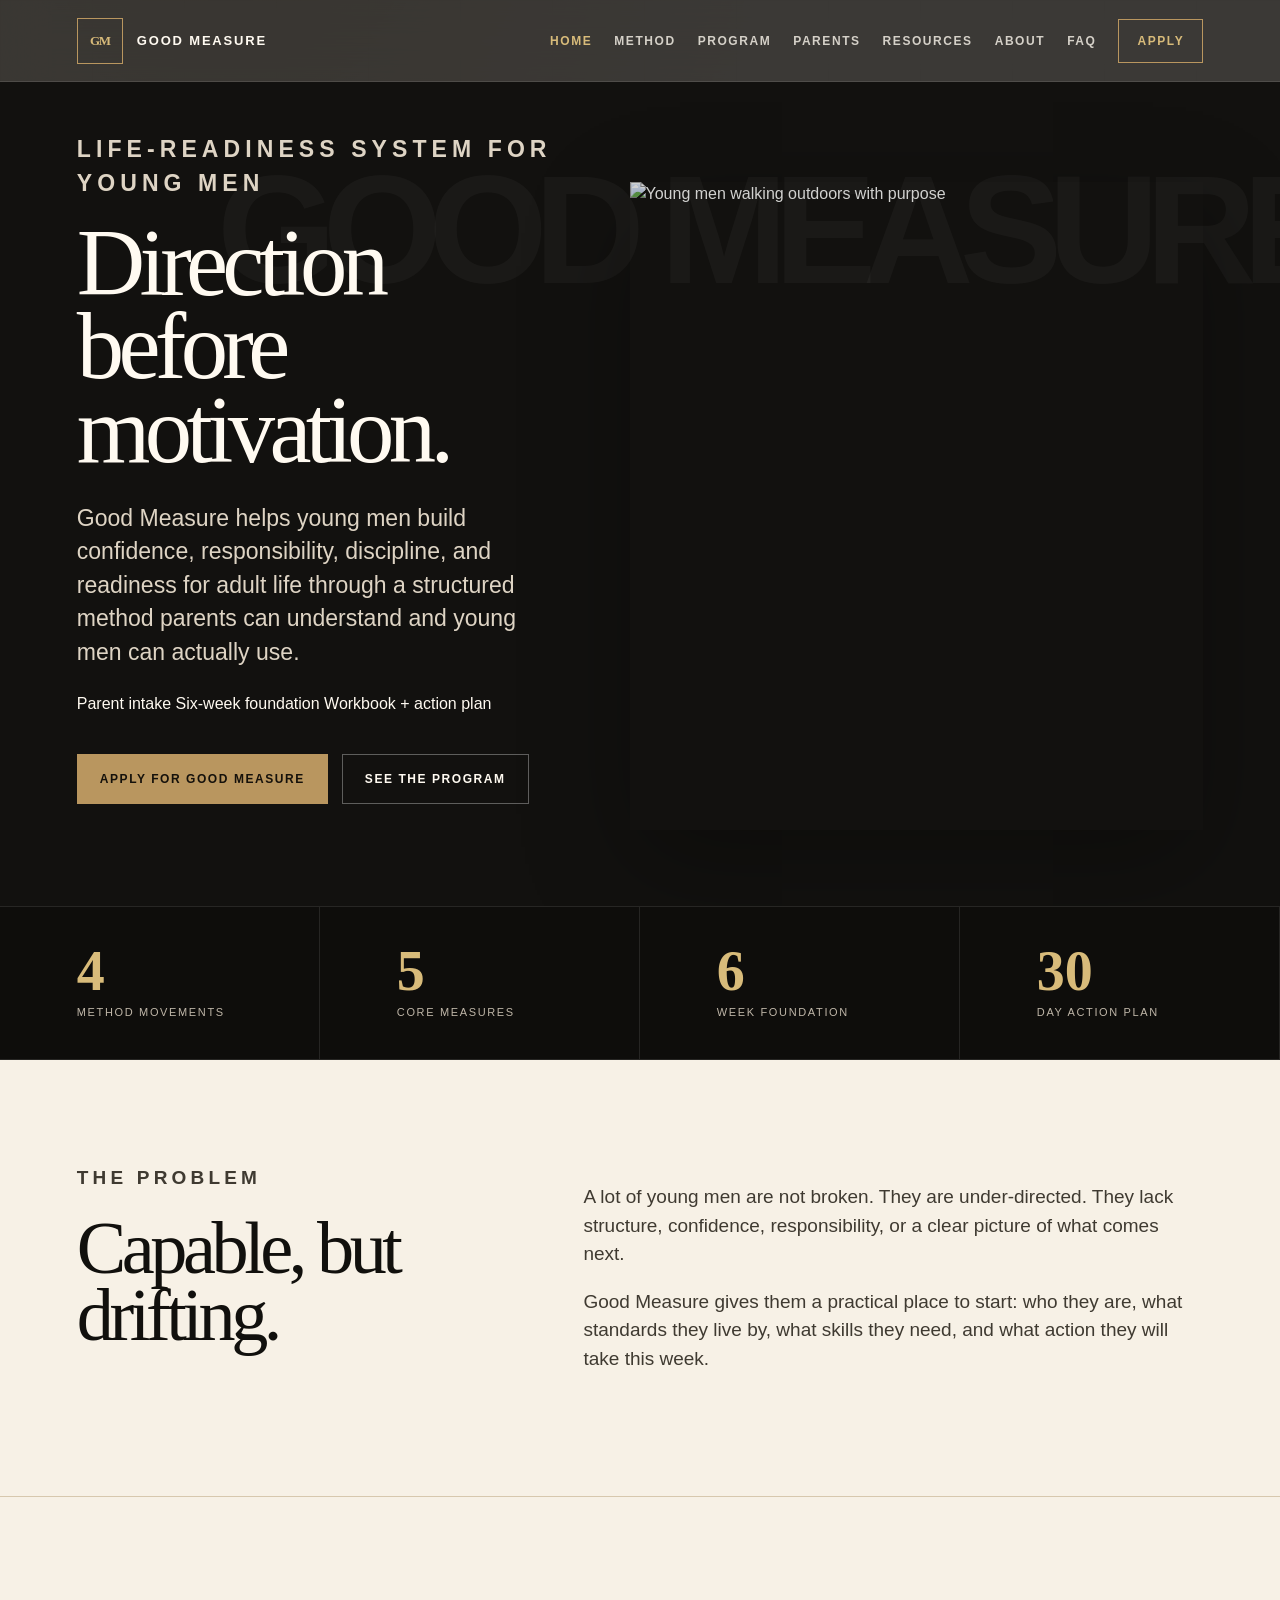
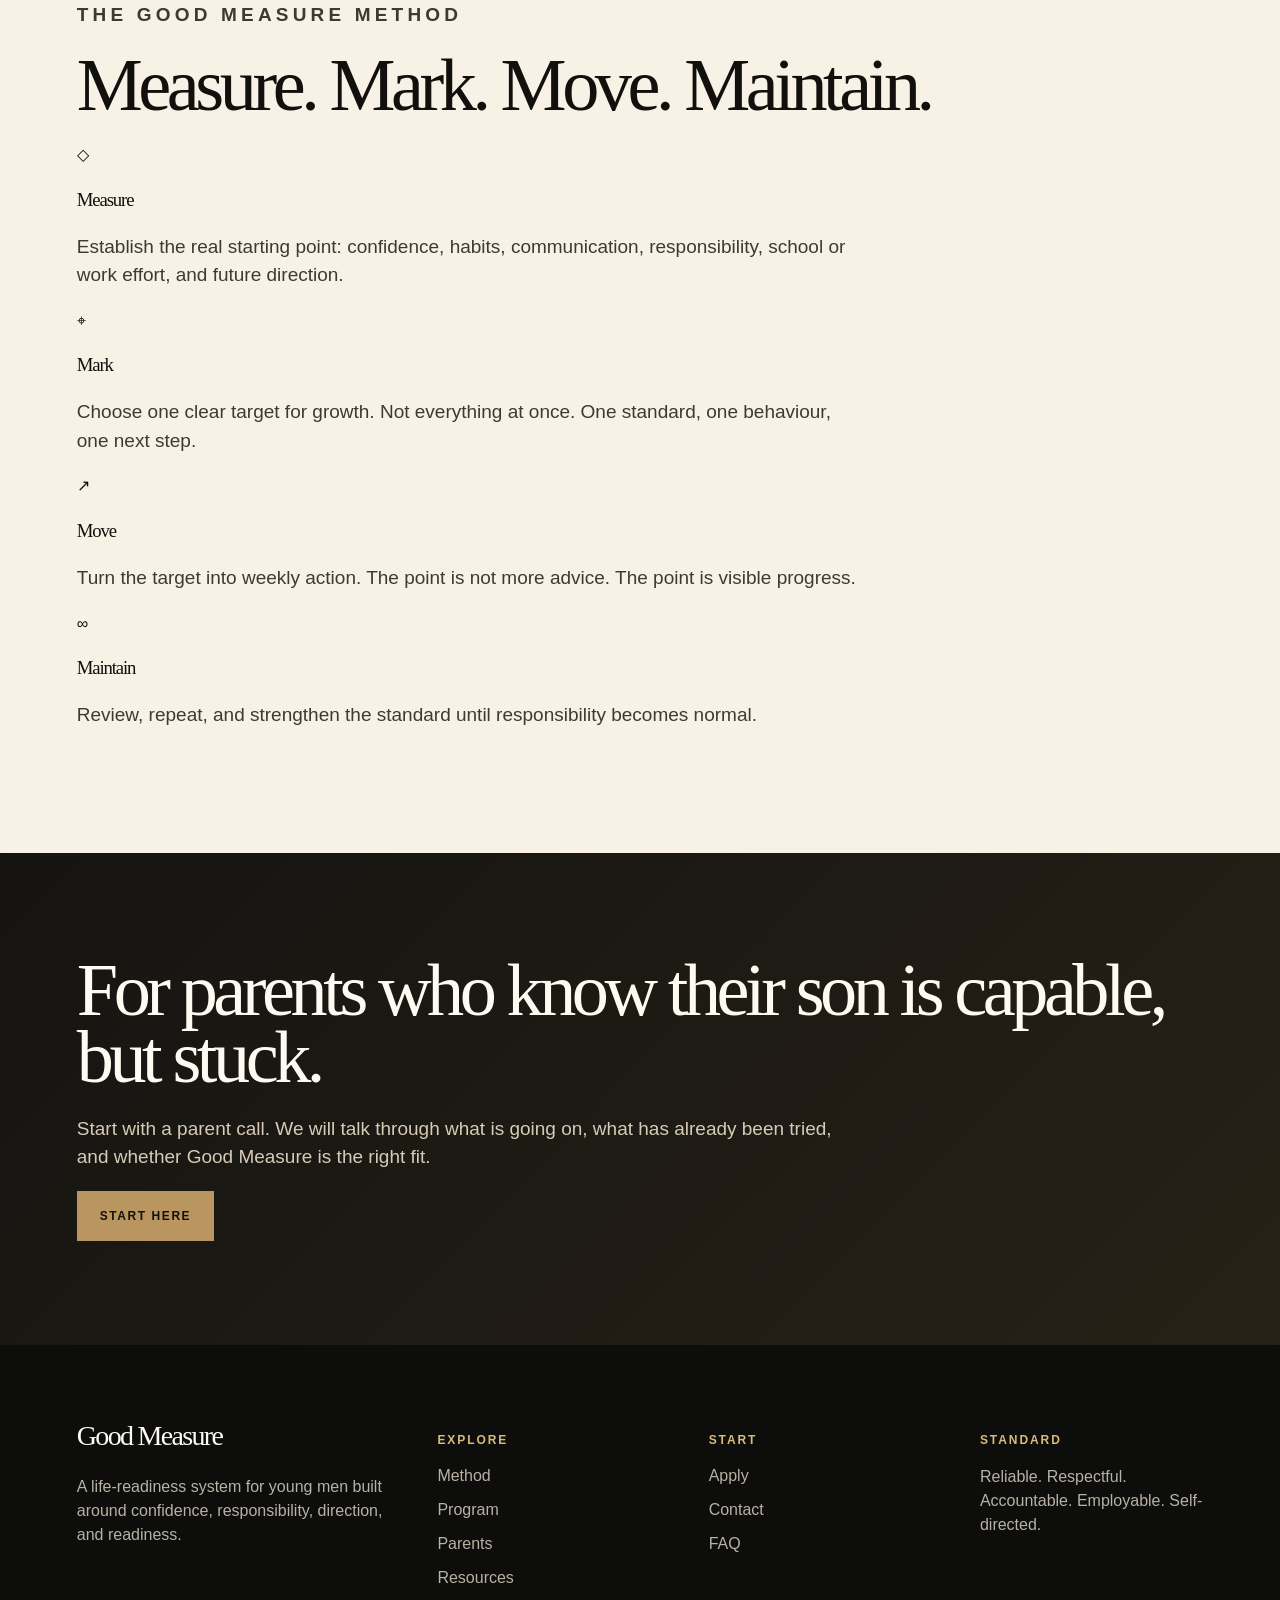
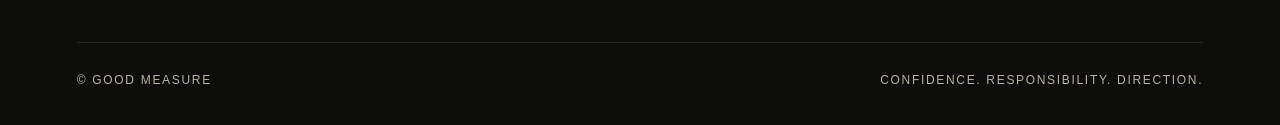
==== commit f95847f3: "Improve homepage first fold layout" ====
--- a/index.html
+++ b/index.html
@@ -13,29 +13,35 @@
     <a class="brand" href="index.html"><span class="brand-mark">GM</span><span>Good Measure</span></a>
     <button class="menu-toggle" aria-label="Open menu">Menu</button>
     <nav class="nav">
+      <a href="index.html" aria-current="page">Home</a>
       <a href="method.html">Method</a>
       <a href="program.html">Program</a>
       <a href="parents.html">Parents</a>
+      <a href="resources.html">Resources</a>
       <a href="about.html">About</a>
       <a href="faq.html">FAQ</a>
-      <a class="nav-button" href="contact.html">Start</a>
+      <a class="nav-button" href="apply.html">Apply</a>
     </nav>
   </header>
 
   <main>
-    <section class="lux-hero">
-      <div class="hero-media reveal">
+    <section class="lux-hero hero-balanced">
+      <div class="lux-copy reveal">
+        <p class="eyebrow">Life-Readiness System for Young Men</p>
+        <h1>Direction before motivation.</h1>
+        <p>Good Measure helps young men build confidence, responsibility, discipline, and readiness for adult life through a structured method parents can understand and young men can actually use.</p>
+        <div class="hero-points">
+          <span>Parent intake</span>
+          <span>Six-week foundation</span>
+          <span>Workbook + action plan</span>
+        </div>
+        <div class="hero-actions">
+          <a class="button primary" href="apply.html">Apply for Good Measure</a>
+          <a class="button secondary" href="program.html">See the Program</a>
+        </div>
+      </div>
+      <div class="hero-media reveal delay-1">
         <img src="https://images.unsplash.com/photo-1529333166437-7750a6dd5a70?auto=format&fit=crop&w=1200&q=85" alt="Young men walking outdoors with purpose">
-        <div class="photo-badge"><span>14–21</span><small>Young men</small></div>
-      </div>
-      <div class="lux-copy reveal delay-1">
-        <p class="eyebrow">Life-Readiness System</p>
-        <h1>Most young men do not need fixing. They need direction.</h1>
-        <p>Good Measure helps young men build confidence, responsibility, discipline, and readiness for adult life through a structured method parents can understand and young men can actually use.</p>
-        <div class="hero-actions">
-          <a class="button primary" href="contact.html">Book a Parent Call</a>
-          <a class="button secondary dark-btn" href="method.html">Explore the Method</a>
-        </div>
       </div>
     </section>
 
@@ -57,40 +63,6 @@
       </div>
     </section>
 
-    <section class="section evidence-section reveal">
-      <div class="evidence-heading">
-        <p class="eyebrow">Why This Matters Now</p>
-        <h2>The transition to adulthood is getting harder to navigate.</h2>
-        <p>Good Measure is not built on panic. It is built on a practical observation: young men need more structure, clearer standards, and more adult guidance during the years when direction starts to matter.</p>
-      </div>
-      <div class="evidence-grid">
-        <article>
-          <span class="evidence-number">13.4%</span>
-          <h3>Youth unemployment</h3>
-          <p>Canada's youth unemployment rate was reported at 13.4% in May 2026, still roughly double the national unemployment rate.</p>
-          <small>Source: Reuters / Statistics Canada, June 2026</small>
-        </article>
-        <article>
-          <span class="evidence-number">15–24</span>
-          <h3>Harder entry years</h3>
-          <p>Young workers have been especially exposed to labour market volatility, with youth employment hit harder during recent uncertainty.</p>
-          <small>Source: Reuters labour market reporting, 2025–2026</small>
-        </article>
-        <article>
-          <span class="evidence-number">25%</span>
-          <h3>Loneliness signal</h3>
-          <p>A 2025 Gallup analysis reported that 25% of young U.S. men aged 15–34 felt lonely for much of the previous day.</p>
-          <small>Source: Gallup analysis reported by Washington Post, 2025</small>
-        </article>
-      </div>
-    </section>
-
-    <section class="image-strip reveal">
-      <img src="https://images.unsplash.com/photo-1491438590914-bc09fcaaf77a?auto=format&fit=crop&w=900&q=85" alt="Mentorship conversation outdoors">
-      <img src="https://images.unsplash.com/photo-1517048676732-d65bc937f952?auto=format&fit=crop&w=900&q=85" alt="Young people in a focused group session">
-      <img src="https://images.unsplash.com/photo-1498758536662-35b82cd15e29?auto=format&fit=crop&w=900&q=85" alt="Young man preparing for work and responsibility">
-    </section>
-
     <section class="section method-lux reveal">
       <p class="eyebrow">The Good Measure Method</p>
       <h2>Measure. Mark. Move. Maintain.</h2>
@@ -102,80 +74,22 @@
       </div>
     </section>
 
-    <section class="section experience-section reveal">
-      <div class="experience-copy">
-        <p class="eyebrow">Program Experience</p>
-        <h2>Built like a system. Delivered like mentorship.</h2>
-        <p>Every participant moves through the same core structure: intake, assessment, weekly focus, challenge, review, and 30-day plan. The method makes the program repeatable without making it feel robotic.</p>
-      </div>
-      <div class="experience-grid">
-        <div><img src="https://images.unsplash.com/photo-1517245386807-bb43f82c33c4?auto=format&fit=crop&w=800&q=85" alt="Focused workshop setting"><h3>Assessment</h3><p>Start with a clear view of where things are now.</p></div>
-        <div><img src="https://images.unsplash.com/photo-1522202176988-66273c2fd55f?auto=format&fit=crop&w=800&q=85" alt="Group learning and conversation"><h3>Weekly Sessions</h3><p>Conversation, challenge, accountability, and action.</p></div>
-        <div><img src="https://images.unsplash.com/photo-1500530855697-b586d89ba3ee?auto=format&fit=crop&w=800&q=85" alt="Young man walking outdoors"><h3>Next Measure</h3><p>A simple plan for the next 30 days.</p></div>
-      </div>
-    </section>
-
-    <section class="section cards-section reveal">
-      <p class="eyebrow">What We Build</p>
-      <h2>The 5 Measures</h2>
-      <div class="card-grid five">
-        <article><h3>Self</h3><p>Confidence, identity, strengths, and values.</p></article>
-        <article><h3>Standards</h3><p>Responsibility, discipline, effort, and habits.</p></article>
-        <article><h3>Skills</h3><p>Communication, time management, money, and work readiness.</p></article>
-        <article><h3>Direction</h3><p>School, work, trades, college, goals, and future planning.</p></article>
-        <article><h3>Action</h3><p>Weekly commitments that turn ideas into movement.</p></article>
-      </div>
-    </section>
-
-    <section class="section outcomes-section reveal">
-      <div>
-        <p class="eyebrow">Graduate Profile</p>
-        <h2>What Good Measure is trying to produce.</h2>
-      </div>
-      <div class="outcome-list">
-        <p><span>01</span> Reliable enough to be counted on.</p>
-        <p><span>02</span> Respectful enough to communicate with adults.</p>
-        <p><span>03</span> Accountable enough to own his actions.</p>
-        <p><span>04</span> Employable enough to show up prepared.</p>
-        <p><span>05</span> Self-directed enough to know the next step.</p>
-      </div>
-    </section>
-
-    <section class="section premium-panel reveal">
-      <div>
-        <p class="eyebrow">Built to Scale</p>
-        <h2>Not advice. A system.</h2>
-        <p>Good Measure starts with direct mentorship, but the product is the method: workbook, facilitator guide, parent process, progress tracker, and group-ready curriculum.</p>
-      </div>
-      <div class="stacked-card"><span>01</span><h3>One-on-one</h3><p>Proof, trust, and founder-led outcomes.</p></div>
-      <div class="stacked-card"><span>02</span><h3>Group cohorts</h3><p>Higher leverage and stronger community.</p></div>
-      <div class="stacked-card"><span>03</span><h3>Facilitators</h3><p>The system can be taught and delivered by trained adults.</p></div>
-    </section>
-
-    <section class="section testimonial-section reveal">
-      <p class="eyebrow">Parent Language</p>
-      <h2>Designed for the parent who has tried lectures and reminders.</h2>
-      <div class="quote-grid">
-        <blockquote>“He is smart. He just does not seem to know where he is going.”</blockquote>
-        <blockquote>“I do not want someone to talk down to him. I want someone he will actually listen to.”</blockquote>
-        <blockquote>“He needs confidence, but he also needs responsibility.”</blockquote>
-      </div>
-    </section>
-
-    <section class="section manifesto reveal">
-      <p class="eyebrow">The Standard</p>
-      <blockquote>Reliable. Respectful. Accountable. Employable. Self-directed.</blockquote>
-      <p>That is the Good Measure graduate profile.</p>
-    </section>
-
     <section class="section cta-section reveal">
       <h2>For parents who know their son is capable, but stuck.</h2>
       <p>Start with a parent call. We will talk through what is going on, what has already been tried, and whether Good Measure is the right fit.</p>
-      <a class="button primary" href="contact.html">Start Here</a>
+      <a class="button primary" href="apply.html">Start Here</a>
     </section>
   </main>
 
-  <footer class="footer"><p>© Good Measure. A life-readiness system for young men.</p></footer>
+  <footer class="mega-footer">
+    <div class="footer-grid">
+      <div><h3>Good Measure</h3><p>A life-readiness system for young men built around confidence, responsibility, direction, and readiness.</p></div>
+      <div><h4>Explore</h4><a href="method.html">Method</a><a href="program.html">Program</a><a href="parents.html">Parents</a><a href="resources.html">Resources</a></div>
+      <div><h4>Start</h4><a href="apply.html">Apply</a><a href="contact.html">Contact</a><a href="faq.html">FAQ</a></div>
+      <div><h4>Standard</h4><p>Reliable. Respectful. Accountable. Employable. Self-directed.</p></div>
+    </div>
+    <div class="footer-bottom"><span>© Good Measure</span><span>Confidence. Responsibility. Direction.</span></div>
+  </footer>
   <script src="script.js"></script>
 </body>
-</html>
+</html>
--- a/styles.css
+++ b/styles.css
@@ -1 +1 @@
-:root{--ink:#11100d;--charcoal:#12110f;--charcoal2:#1d1b17;--paper:#f7f1e6;--paper2:#e8ddca;--white:#fffaf1;--gold:#b9965f;--gold2:#d8bb7a;--muted:#746d60;--line:#d7c8ae;--shadow:0 34px 100px rgba(0,0,0,.28)}*{box-sizing:border-box}html{scroll-behavior:smooth}body{margin:0;background:var(--paper);color:var(--ink);font-family:Inter,Arial,sans-serif;line-height:1.5;overflow-x:hidden}body:before{content:"";position:fixed;inset:0;z-index:-1;background:radial-gradient(circle at 18% -10%,rgba(185,150,95,.2),transparent 38%),linear-gradient(90deg,rgba(0,0,0,.028) 1px,transparent 1px),linear-gradient(rgba(0,0,0,.018) 1px,transparent 1px);background-size:auto,92px 92px,92px 92px}a{text-decoration:none;color:inherit}img{max-width:100%;display:block}h1,h2,h3{font-family:Georgia,'Times New Roman',serif;font-weight:500;letter-spacing:-.06em}.site-header{height:82px;display:flex;justify-content:space-between;align-items:center;padding:0 6vw;background:rgba(18,17,15,.76);color:var(--white);position:sticky;top:0;z-index:50;backdrop-filter:blur(22px);border-bottom:1px solid rgba(255,255,255,.1)}.brand{display:flex;gap:14px;align-items:center;text-transform:uppercase;letter-spacing:.14em;font-size:13px;font-weight:900}.brand-mark{width:46px;height:46px;border:1px solid var(--gold);display:grid;place-items:center;color:var(--gold2);font-family:Georgia,serif;letter-spacing:-.1em}.nav{display:flex;gap:26px;align-items:center;font-size:12px;text-transform:uppercase;letter-spacing:.13em;font-weight:900}.nav a{opacity:.78;transition:.25s}.nav a:hover{opacity:1;color:var(--gold2)}.nav-button{opacity:1!important;border:1px solid var(--gold);padding:12px 18px;color:var(--gold2)}.menu-toggle{display:none;background:transparent;border:1px solid rgba(255,255,255,.22);color:var(--white);padding:10px 14px;text-transform:uppercase;letter-spacing:.14em}.lux-hero{min-height:calc(100vh - 82px);display:grid;grid-template-columns:.92fr 1.08fr;background:var(--charcoal);color:var(--white);padding:4vw 6vw 6vw;gap:5vw;align-items:end;position:relative;overflow:hidden}.lux-hero:before{content:"GOOD MEASURE";position:absolute;right:-4vw;top:8vh;font-size:12vw;line-height:1;font-weight:900;letter-spacing:-.09em;color:rgba(255,255,255,.035)}.hero-media{height:72vh;min-height:520px;position:relative;box-shadow:var(--shadow);overflow:hidden}.hero-media img{width:100%;height:100%;object-fit:cover;filter:saturate(.72) contrast(1.08) brightness(.82);transform:scale(1.04);animation:slowZoom 18s ease-in-out infinite alternate}.hero-media:after{content:"";position:absolute;inset:0;background:linear-gradient(180deg,transparent,rgba(0,0,0,.38))}.photo-badge{position:absolute;left:24px;bottom:24px;z-index:2;background:rgba(18,17,15,.78);backdrop-filter:blur(16px);border:1px solid rgba(255,255,255,.14);padding:18px 22px}.photo-badge span{display:block;font-family:Georgia,serif;font-size:42px;color:var(--gold2);line-height:.9}.photo-badge small{text-transform:uppercase;letter-spacing:.18em;color:#d7cbb9}.lux-copy{position:relative;z-index:2;padding-bottom:2vw}.eyebrow{font-size:11px;letter-spacing:.22em;text-transform:uppercase;color:var(--gold2);font-weight:900;margin:0 0 22px}.lux-copy h1{font-size:clamp(58px,7.4vw,126px);line-height:.88;margin:0 0 30px;max-width:980px}.lux-copy p{font-size:clamp(19px,1.8vw,24px);line-height:1.45;color:#ded4c4;max-width:760px}.hero-actions{display:flex;gap:14px;flex-wrap:wrap;margin-top:38px}.button{display:inline-flex;align-items:center;justify-content:center;min-height:50px;padding:15px 22px;font-size:12px;text-transform:uppercase;letter-spacing:.13em;font-weight:900;border:1px solid transparent;transition:.25s}.primary{background:var(--gold);color:#15110b}.secondary{border-color:rgba(255,255,255,.32);color:var(--white)}.dark-btn{border-color:rgba(0,0,0,.25);color:var(--ink)}.button:hover{transform:translateY(-2px);box-shadow:0 18px 36px rgba(0,0,0,.2)}.stats-band{display:grid;grid-template-columns:repeat(4,1fr);background:#0e0d0b;color:var(--white);border-top:1px solid rgba(255,255,255,.1);border-bottom:1px solid rgba(255,255,255,.1)}.stats-band div{padding:36px 6vw;border-right:1px solid rgba(255,255,255,.1)}.stats-band strong{display:block;font-family:Georgia,serif;color:var(--gold2);font-size:56px;line-height:1}.stats-band span{text-transform:uppercase;letter-spacing:.15em;font-size:11px;color:#bfb6a8}.section{padding:104px 6vw;position:relative}.split{display:grid;grid-template-columns:.82fr 1.18fr;gap:76px;border-bottom:1px solid var(--line)}.section h2{font-size:clamp(44px,5.8vw,88px);line-height:.9;margin:0 0 24px}.section p{font-size:19px;color:#3f3a31;max-width:780px}.image-strip{display:grid;grid-template-columns:1fr 1.25fr .9fr;gap:18px;padding:18px;background:#111}.image-strip img{height:360px;width:100%;object-fit:cover;filter:saturate(.65) contrast(1.08)}.image-strip img:nth-child(2){height:440px}.method-lux{background:var(--charcoal);color:var(--white)}.method-lux p{color:#d3c7b7}.icon-grid{display:grid;grid-template-columns:repeat(4,1fr);gap:1px;background:rgba(255,255,255,.12);margin-top:44px}.icon-grid article{background:var(--charcoal2);padding:38px;min-height:300px;transition:.3s}.icon-grid article:hover{transform:translateY(-8px);background:#25231e}.icon{font-size:46px;color:var(--gold2);display:block;margin-bottom:38px}.icon-grid h3{font-size:36px;margin:0 0 16px}.icon-grid p{font-size:16px;color:#cfc5b5}.cards-section{background:var(--paper2)}.card-grid{display:grid;grid-template-columns:repeat(auto-fit,minmax(230px,1fr));gap:0;margin-top:40px;border-top:1px solid var(--line);border-left:1px solid var(--line)}.card-grid article{min-height:260px;padding:34px;background:rgba(255,255,255,.28);border-right:1px solid var(--line);border-bottom:1px solid var(--line);display:flex;flex-direction:column;justify-content:space-between;transition:.3s}.card-grid article:hover{background:var(--white);transform:translateY(-6px);box-shadow:0 22px 60px rgba(0,0,0,.12)}.card-grid h3{font-size:34px;margin:0}.card-grid p{font-size:15px;color:var(--muted)}.premium-panel{display:grid;grid-template-columns:1.4fr repeat(3,1fr);gap:18px;background:var(--paper)}.stacked-card{background:var(--white);padding:30px;border:1px solid var(--line);box-shadow:0 18px 50px rgba(0,0,0,.08);min-height:260px;transition:.3s}.stacked-card:hover{transform:translateY(-8px)}.stacked-card span{color:var(--gold);font-weight:900;letter-spacing:.18em}.stacked-card h3{font-size:32px}.manifesto{background:#111;color:var(--white);text-align:center}.manifesto blockquote{font-family:Georgia,serif;font-size:clamp(42px,6.8vw,104px);line-height:.92;margin:0 auto 28px;max-width:1100px;letter-spacing:-.06em}.manifesto p{color:#d4c9b7;margin:auto}.cta-section{background:linear-gradient(135deg,#151411,#272117);color:var(--white);overflow:hidden}.cta-section h2{max-width:980px}.cta-section p{color:#d6cbb7}.footer{padding:44px 6vw;background:#0d0d0b;color:#8e887d;font-size:12px;text-transform:uppercase;letter-spacing:.14em}.page-hero{padding:120px 6vw 96px;background:var(--charcoal);color:var(--white)}.page-hero h1{font-size:clamp(54px,8vw,116px);line-height:.88;margin:0 0 26px}.page-hero p{font-size:22px;color:#d8cebf}.timeline{display:grid;gap:0;border-top:1px solid var(--line)}.timeline article{display:grid;grid-template-columns:220px 1fr;gap:32px;padding:34px 0;border-bottom:1px solid var(--line)}.contact-box,.parent-box{background:var(--white);padding:44px;box-shadow:var(--shadow);border:1px solid rgba(0,0,0,.06)}.reveal{opacity:0;transform:translateY(28px);transition:opacity .8s ease,transform .8s ease}.reveal.visible{opacity:1;transform:translateY(0)}.delay-1{transition-delay:.15s}@keyframes slowZoom{from{transform:scale(1.02)}to{transform:scale(1.1)}}@media(max-width:1000px){.nav{display:none}.menu-toggle{display:block}.lux-hero,.split,.premium-panel{grid-template-columns:1fr}.hero-media{height:58vh;min-height:380px}.stats-band{grid-template-columns:repeat(2,1fr)}.image-strip,.icon-grid{grid-template-columns:1fr}.image-strip img,.image-strip img:nth-child(2){height:300px}.section,.page-hero{padding:74px 24px}.site-header{padding:0 24px}.timeline article{grid-template-columns:1fr}}+:root{--ink:#11100d;--charcoal:#12110f;--charcoal2:#1d1b17;--paper:#f7f1e6;--paper2:#e8ddca;--white:#fffaf1;--gold:#b9965f;--gold2:#d8bb7a;--muted:#746d60;--line:#d7c8ae;--shadow:0 34px 100px rgba(0,0,0,.28)}*{box-sizing:border-box}html{scroll-behavior:smooth}body{margin:0;background:var(--paper);color:var(--ink);font-family:Inter,Arial,sans-serif;line-height:1.5;overflow-x:hidden}body:before{content:"";position:fixed;inset:0;z-index:-1;background:radial-gradient(circle at 18% -10%,rgba(185,150,95,.2),transparent 38%),linear-gradient(90deg,rgba(0,0,0,.028) 1px,transparent 1px),linear-gradient(rgba(0,0,0,.018) 1px,transparent 1px);background-size:auto,92px 92px,92px 92px}a{text-decoration:none;color:inherit}img{max-width:100%;display:block}h1,h2,h3{font-family:Georgia,'Times New Roman',serif;font-weight:500;letter-spacing:-.06em}.site-header{height:82px;display:flex;justify-content:space-between;align-items:center;padding:0 6vw;background:rgba(18,17,15,.82);color:var(--white);position:sticky;top:0;z-index:50;backdrop-filter:blur(22px);border-bottom:1px solid rgba(255,255,255,.1)}.brand{display:flex;gap:14px;align-items:center;text-transform:uppercase;letter-spacing:.14em;font-size:13px;font-weight:900}.brand-mark{width:46px;height:46px;border:1px solid var(--gold);display:grid;place-items:center;color:var(--gold2);font-family:Georgia,serif;letter-spacing:-.1em}.nav{display:flex;gap:22px;align-items:center;font-size:12px;text-transform:uppercase;letter-spacing:.13em;font-weight:900}.nav a{opacity:.78;transition:.25s}.nav a:hover,.nav a[aria-current='page']{opacity:1;color:var(--gold2)}.nav-button{opacity:1!important;border:1px solid var(--gold);padding:12px 18px;color:var(--gold2)}.menu-toggle{display:none;background:transparent;border:1px solid rgba(255,255,255,.22);color:var(--white);padding:10px 14px;text-transform:uppercase;letter-spacing:.14em}.breadcrumbs{background:#0e0d0b;color:#aaa;padding:14px 6vw;font-size:11px;text-transform:uppercase;letter-spacing:.16em;border-top:1px solid rgba(255,255,255,.06)}.breadcrumbs a{color:var(--gold2)}.lux-hero{min-height:calc(100vh - 82px);display:grid;grid-template-columns:.92fr 1.08fr;background:var(--charcoal);color:var(--white);padding:4vw 6vw 6vw;gap:5vw;align-items:end;position:relative;overflow:hidden}.lux-hero:before{content:"GOOD MEASURE";position:absolute;right:-4vw;top:8vh;font-size:12vw;line-height:1;font-weight:900;letter-spacing:-.09em;color:rgba(255,255,255,.035)}.hero-media{height:72vh;min-height:520px;position:relative;box-shadow:var(--shadow);overflow:hidden}.hero-media img{width:100%;height:100%;object-fit:cover;filter:saturate(.72) contrast(1.08) brightness(.82);animation:slowZoom 18s ease-in-out infinite alternate}.photo-badge{position:absolute;left:24px;bottom:24px;z-index:2;background:rgba(18,17,15,.78);backdrop-filter:blur(16px);border:1px solid rgba(255,255,255,.14);padding:18px 22px}.photo-badge span{display:block;font-family:Georgia,serif;font-size:42px;color:var(--gold2);line-height:.9}.photo-badge small{text-transform:uppercase;letter-spacing:.18em;color:#d7cbb9}.lux-copy{position:relative;z-index:2;padding-bottom:2vw}.eyebrow{font-size:11px;letter-spacing:.22em;text-transform:uppercase;color:var(--gold2);font-weight:900;margin:0 0 22px}.lux-copy h1{font-size:clamp(58px,7.4vw,126px);line-height:.88;margin:0 0 30px}.lux-copy p{font-size:clamp(19px,1.8vw,24px);line-height:1.45;color:#ded4c4;max-width:760px}.hero-actions{display:flex;gap:14px;flex-wrap:wrap;margin-top:38px}.button{display:inline-flex;align-items:center;justify-content:center;min-height:50px;padding:15px 22px;font-size:12px;text-transform:uppercase;letter-spacing:.13em;font-weight:900;border:1px solid transparent;transition:.25s}.primary{background:var(--gold);color:#15110b}.secondary{border-color:rgba(255,255,255,.32);color:var(--white)}.dark-btn{border-color:rgba(0,0,0,.25);color:var(--ink)}.button:hover{transform:translateY(-2px);box-shadow:0 18px 36px rgba(0,0,0,.2)}.page-hero{padding:110px 6vw 96px;background:var(--charcoal);color:var(--white);display:grid;grid-template-columns:1.1fr .9fr;gap:5vw;align-items:end}.page-hero h1{font-size:clamp(54px,7.2vw,112px);line-height:.88;margin:0 0 26px}.page-hero p{font-size:22px;color:#d8cebf;max-width:760px}.page-photo{height:430px;overflow:hidden;box-shadow:var(--shadow)}.page-photo img{width:100%;height:100%;object-fit:cover;filter:saturate(.7) contrast(1.08) brightness(.86)}.section{padding:104px 6vw;position:relative}.split{display:grid;grid-template-columns:.82fr 1.18fr;gap:76px;border-bottom:1px solid var(--line)}.section h2{font-size:clamp(44px,5.8vw,88px);line-height:.9;margin:0 0 24px}.section p{font-size:19px;color:#3f3a31;max-width:780px}.stats-band{display:grid;grid-template-columns:repeat(4,1fr);background:#0e0d0b;color:var(--white);border-top:1px solid rgba(255,255,255,.1);border-bottom:1px solid rgba(255,255,255,.1)}.stats-band div{padding:36px 6vw;border-right:1px solid rgba(255,255,255,.1)}.stats-band strong{display:block;font-family:Georgia,serif;color:var(--gold2);font-size:56px;line-height:1}.stats-band span{text-transform:uppercase;letter-spacing:.15em;font-size:11px;color:#bfb6a8}.content-with-rail{display:grid;grid-template-columns:260px 1fr;gap:70px}.side-rail{position:sticky;top:110px;align-self:start;border-left:1px solid var(--line);padding-left:20px}.side-rail a{display:block;margin:0 0 14px;font-size:12px;text-transform:uppercase;letter-spacing:.14em;color:var(--muted)}.side-rail a:hover{color:var(--gold)}.timeline{display:grid;gap:0;border-top:1px solid var(--line)}.timeline article{display:grid;grid-template-columns:220px 1fr;gap:32px;padding:38px 0;border-bottom:1px solid var(--line)}.timeline h3{font-size:34px;margin:0}.timeline p{font-size:17px;margin:0;color:var(--muted)}.cards-section{background:var(--paper2)}.card-grid{display:grid;grid-template-columns:repeat(auto-fit,minmax(230px,1fr));gap:0;margin-top:40px;border-top:1px solid var(--line);border-left:1px solid var(--line)}.card-grid article{min-height:260px;padding:34px;background:rgba(255,255,255,.28);border-right:1px solid var(--line);border-bottom:1px solid var(--line);display:flex;flex-direction:column;justify-content:space-between;transition:.3s}.card-grid article:hover{background:var(--white);transform:translateY(-6px);box-shadow:0 22px 60px rgba(0,0,0,.12)}.card-grid h3{font-size:34px;margin:0}.card-grid p{font-size:15px;color:var(--muted)}.assessment{background:var(--charcoal);color:var(--white)}.assessment-card{background:var(--charcoal2);border:1px solid rgba(255,255,255,.12);padding:34px;box-shadow:var(--shadow)}.assessment-row{display:grid;grid-template-columns:1fr 120px;gap:24px;align-items:center;border-bottom:1px solid rgba(255,255,255,.1);padding:18px 0}.assessment label{font-size:18px}.assessment input{width:100%}.score-output{font-family:Georgia,serif;font-size:72px;color:var(--gold2);line-height:1}.download-list{display:grid;gap:16px}.download-item{display:flex;justify-content:space-between;gap:24px;align-items:center;padding:24px;background:var(--white);border:1px solid var(--line);box-shadow:0 16px 40px rgba(0,0,0,.06)}.premium-panel{display:grid;grid-template-columns:1.4fr repeat(3,1fr);gap:18px;background:var(--paper)}.stacked-card{background:var(--white);padding:30px;border:1px solid var(--line);box-shadow:0 18px 50px rgba(0,0,0,.08);min-height:260px;transition:.3s}.stacked-card:hover{transform:translateY(-8px)}.manifesto{background:#111;color:var(--white);text-align:center}.manifesto blockquote{font-family:Georgia,serif;font-size:clamp(42px,6.8vw,104px);line-height:.92;margin:0 auto 28px;max-width:1100px;letter-spacing:-.06em}.manifesto p{color:#d4c9b7;margin:auto}.mega-footer{background:#0d0d0b;color:#b9b1a5;padding:70px 6vw 36px}.footer-grid{display:grid;grid-template-columns:1.4fr repeat(3,1fr);gap:48px;border-bottom:1px solid rgba(255,255,255,.1);padding-bottom:42px}.mega-footer h3{color:var(--white);font-size:28px;margin:0 0 18px}.mega-footer h4{color:var(--gold2);text-transform:uppercase;letter-spacing:.16em;font-size:12px}.mega-footer a{display:block;margin:10px 0;color:#b9b1a5}.footer-bottom{display:flex;justify-content:space-between;gap:20px;padding-top:28px;font-size:12px;text-transform:uppercase;letter-spacing:.14em}.footer{padding:44px 6vw;background:#0d0d0b;color:#8e887d;font-size:12px;text-transform:uppercase;letter-spacing:.14em}.cta-section{background:linear-gradient(135deg,#151411,#272117);color:var(--white)}.cta-section p{color:#d6cbb7}.reveal{opacity:0;transform:translateY(28px);transition:opacity .8s ease,transform .8s ease}.reveal.visible{opacity:1;transform:translateY(0)}@keyframes slowZoom{from{transform:scale(1.02)}to{transform:scale(1.1)}}@media(max-width:1050px){.nav{display:none;position:absolute;top:82px;left:0;right:0;background:#111;padding:24px 6vw;flex-direction:column;align-items:flex-start}.nav.open{display:flex}.menu-toggle{display:block}.lux-hero,.page-hero,.split,.premium-panel,.content-with-rail,.footer-grid{grid-template-columns:1fr}.page-photo{height:320px}.stats-band{grid-template-columns:repeat(2,1fr)}.section,.page-hero{padding:74px 24px}.site-header{padding:0 24px}.timeline article{grid-template-columns:1fr}.side-rail{display:none}.footer-bottom{flex-direction:column}}
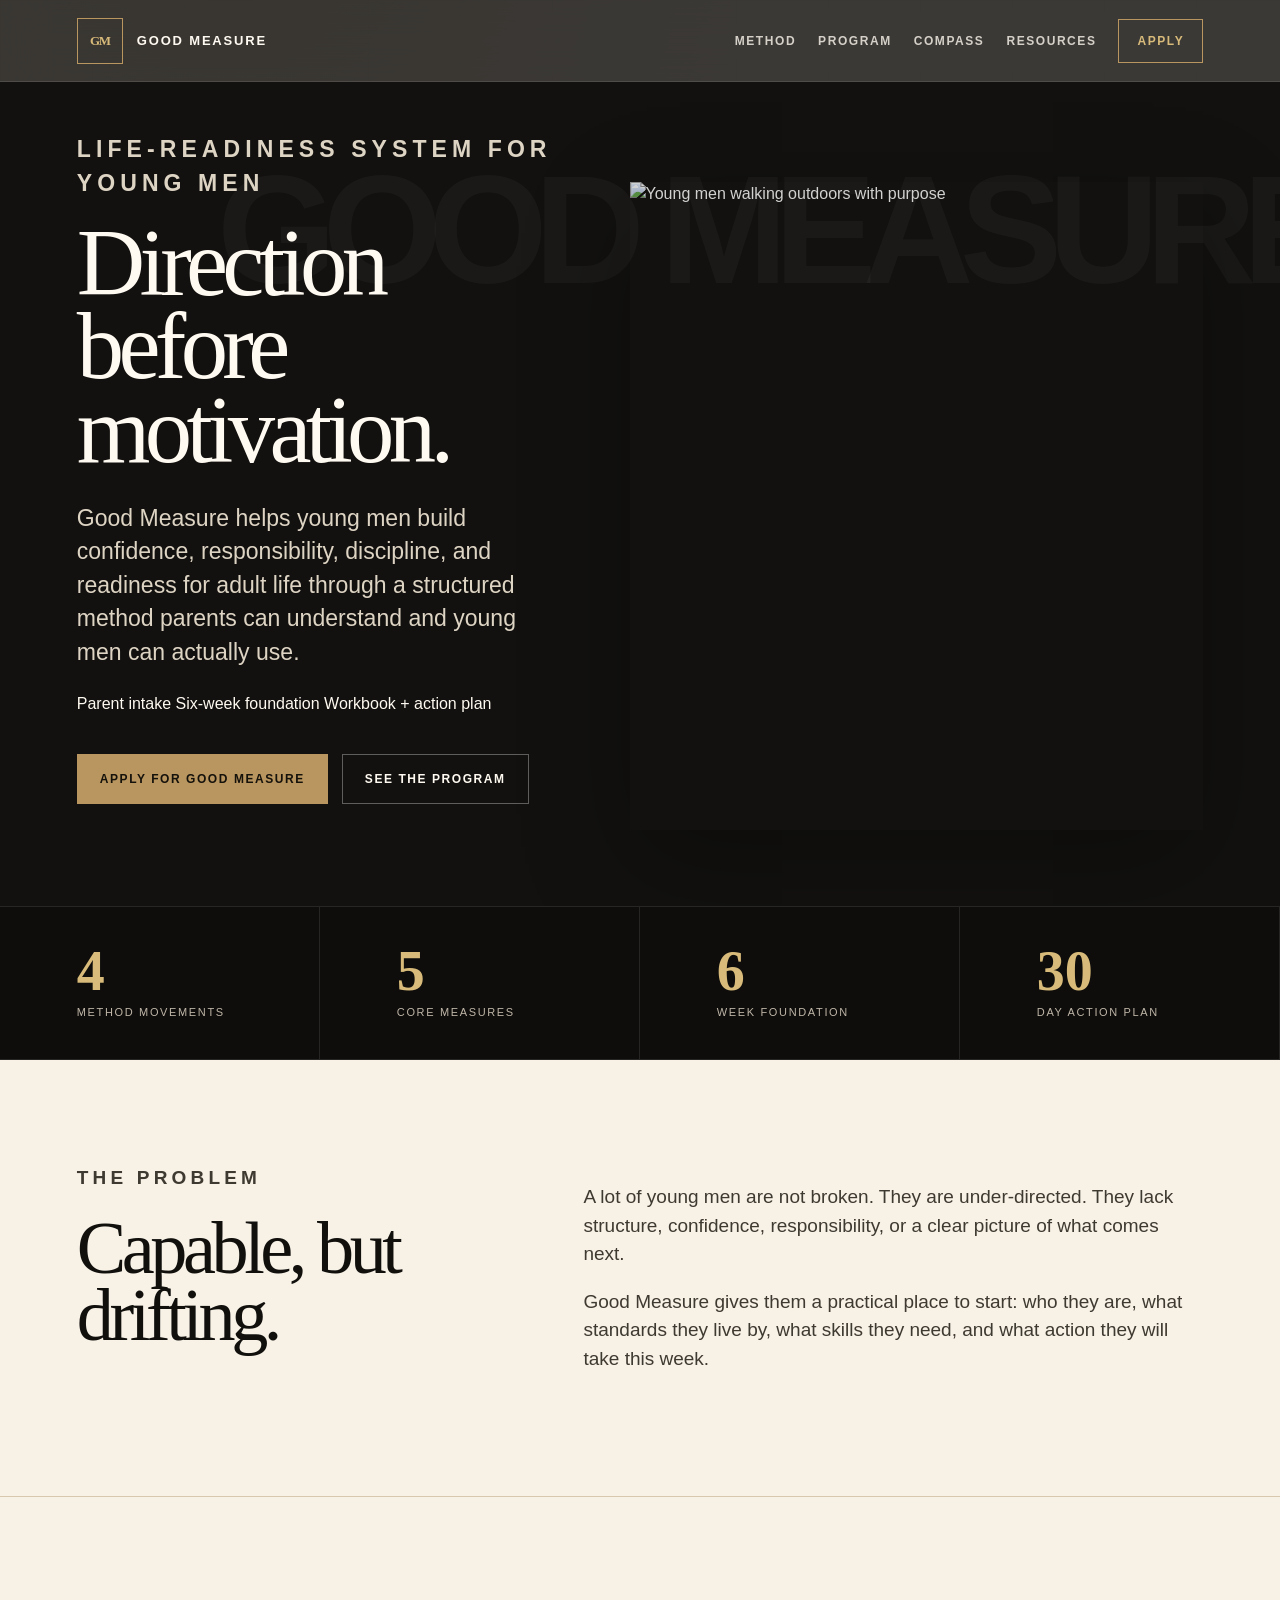
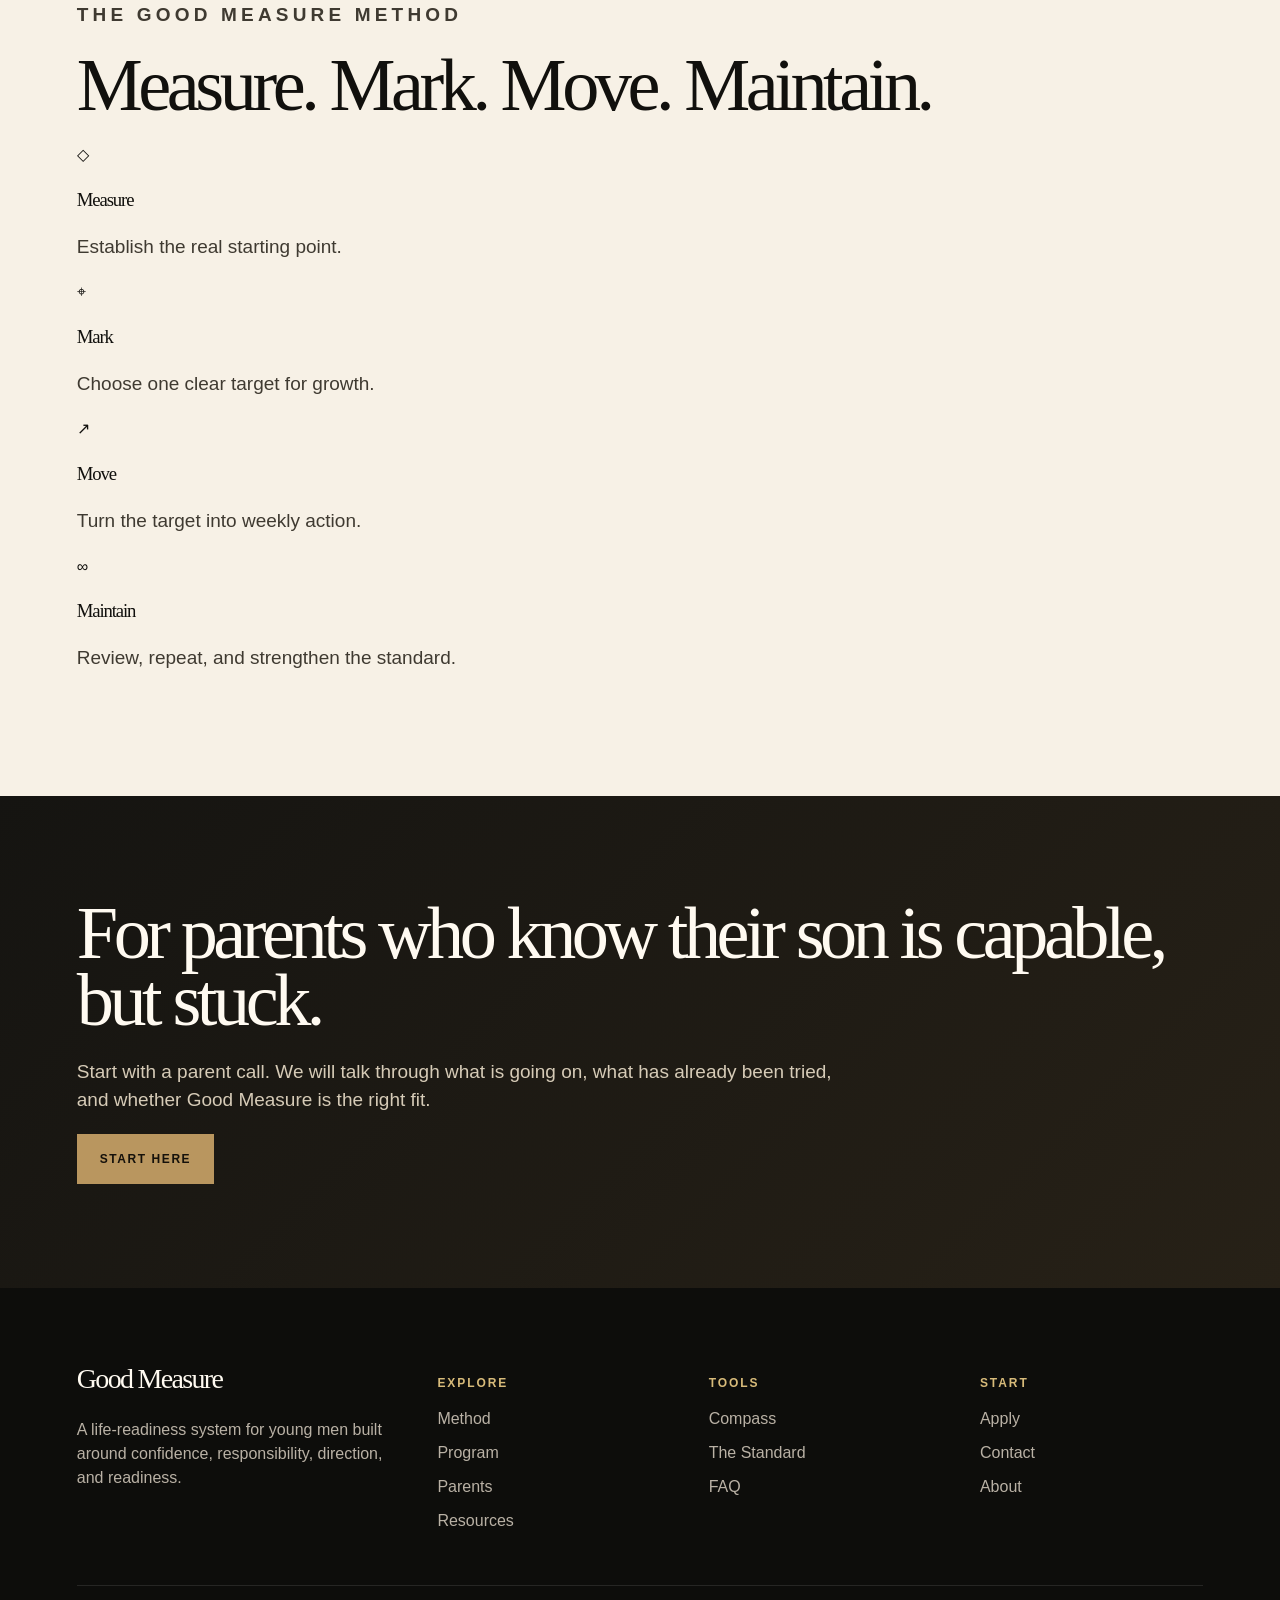
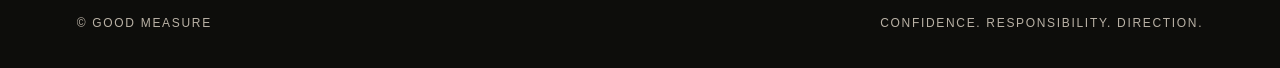
==== commit 3dc2d07f: "Simplify homepage primary navigation" ====
--- a/index.html
+++ b/index.html
@@ -13,13 +13,10 @@
     <a class="brand" href="index.html"><span class="brand-mark">GM</span><span>Good Measure</span></a>
     <button class="menu-toggle" aria-label="Open menu">Menu</button>
     <nav class="nav">
-      <a href="index.html" aria-current="page">Home</a>
       <a href="method.html">Method</a>
       <a href="program.html">Program</a>
-      <a href="parents.html">Parents</a>
+      <a href="compass.html">Compass</a>
       <a href="resources.html">Resources</a>
-      <a href="about.html">About</a>
-      <a href="faq.html">FAQ</a>
       <a class="nav-button" href="apply.html">Apply</a>
     </nav>
   </header>
@@ -67,10 +64,10 @@
       <p class="eyebrow">The Good Measure Method</p>
       <h2>Measure. Mark. Move. Maintain.</h2>
       <div class="icon-grid">
-        <article><span class="icon">◇</span><h3>Measure</h3><p>Establish the real starting point: confidence, habits, communication, responsibility, school or work effort, and future direction.</p></article>
-        <article><span class="icon">⌖</span><h3>Mark</h3><p>Choose one clear target for growth. Not everything at once. One standard, one behaviour, one next step.</p></article>
-        <article><span class="icon">↗</span><h3>Move</h3><p>Turn the target into weekly action. The point is not more advice. The point is visible progress.</p></article>
-        <article><span class="icon">∞</span><h3>Maintain</h3><p>Review, repeat, and strengthen the standard until responsibility becomes normal.</p></article>
+        <article><span class="icon">◇</span><h3>Measure</h3><p>Establish the real starting point.</p></article>
+        <article><span class="icon">⌖</span><h3>Mark</h3><p>Choose one clear target for growth.</p></article>
+        <article><span class="icon">↗</span><h3>Move</h3><p>Turn the target into weekly action.</p></article>
+        <article><span class="icon">∞</span><h3>Maintain</h3><p>Review, repeat, and strengthen the standard.</p></article>
       </div>
     </section>
 
@@ -85,8 +82,8 @@
     <div class="footer-grid">
       <div><h3>Good Measure</h3><p>A life-readiness system for young men built around confidence, responsibility, direction, and readiness.</p></div>
       <div><h4>Explore</h4><a href="method.html">Method</a><a href="program.html">Program</a><a href="parents.html">Parents</a><a href="resources.html">Resources</a></div>
-      <div><h4>Start</h4><a href="apply.html">Apply</a><a href="contact.html">Contact</a><a href="faq.html">FAQ</a></div>
-      <div><h4>Standard</h4><p>Reliable. Respectful. Accountable. Employable. Self-directed.</p></div>
+      <div><h4>Tools</h4><a href="compass.html">Compass</a><a href="standard.html">The Standard</a><a href="faq.html">FAQ</a></div>
+      <div><h4>Start</h4><a href="apply.html">Apply</a><a href="contact.html">Contact</a><a href="about.html">About</a></div>
     </div>
     <div class="footer-bottom"><span>© Good Measure</span><span>Confidence. Responsibility. Direction.</span></div>
   </footer>
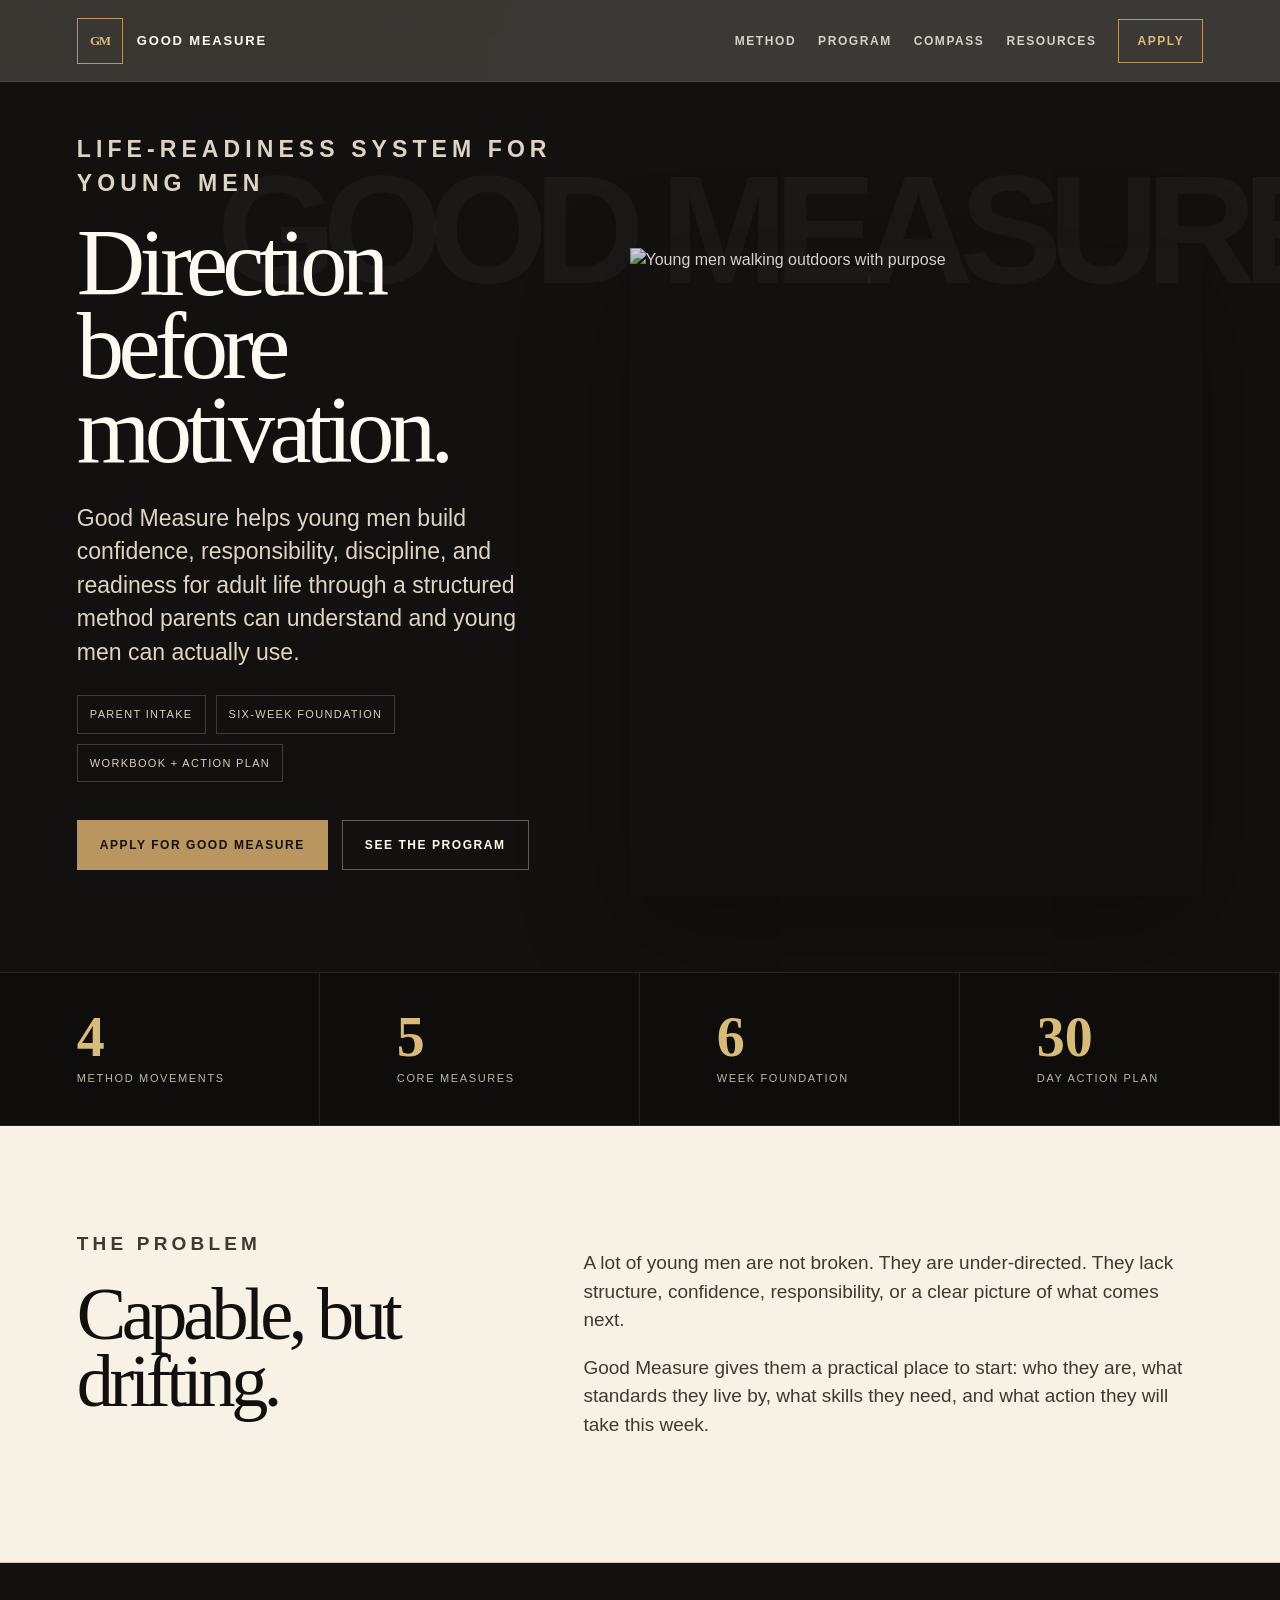
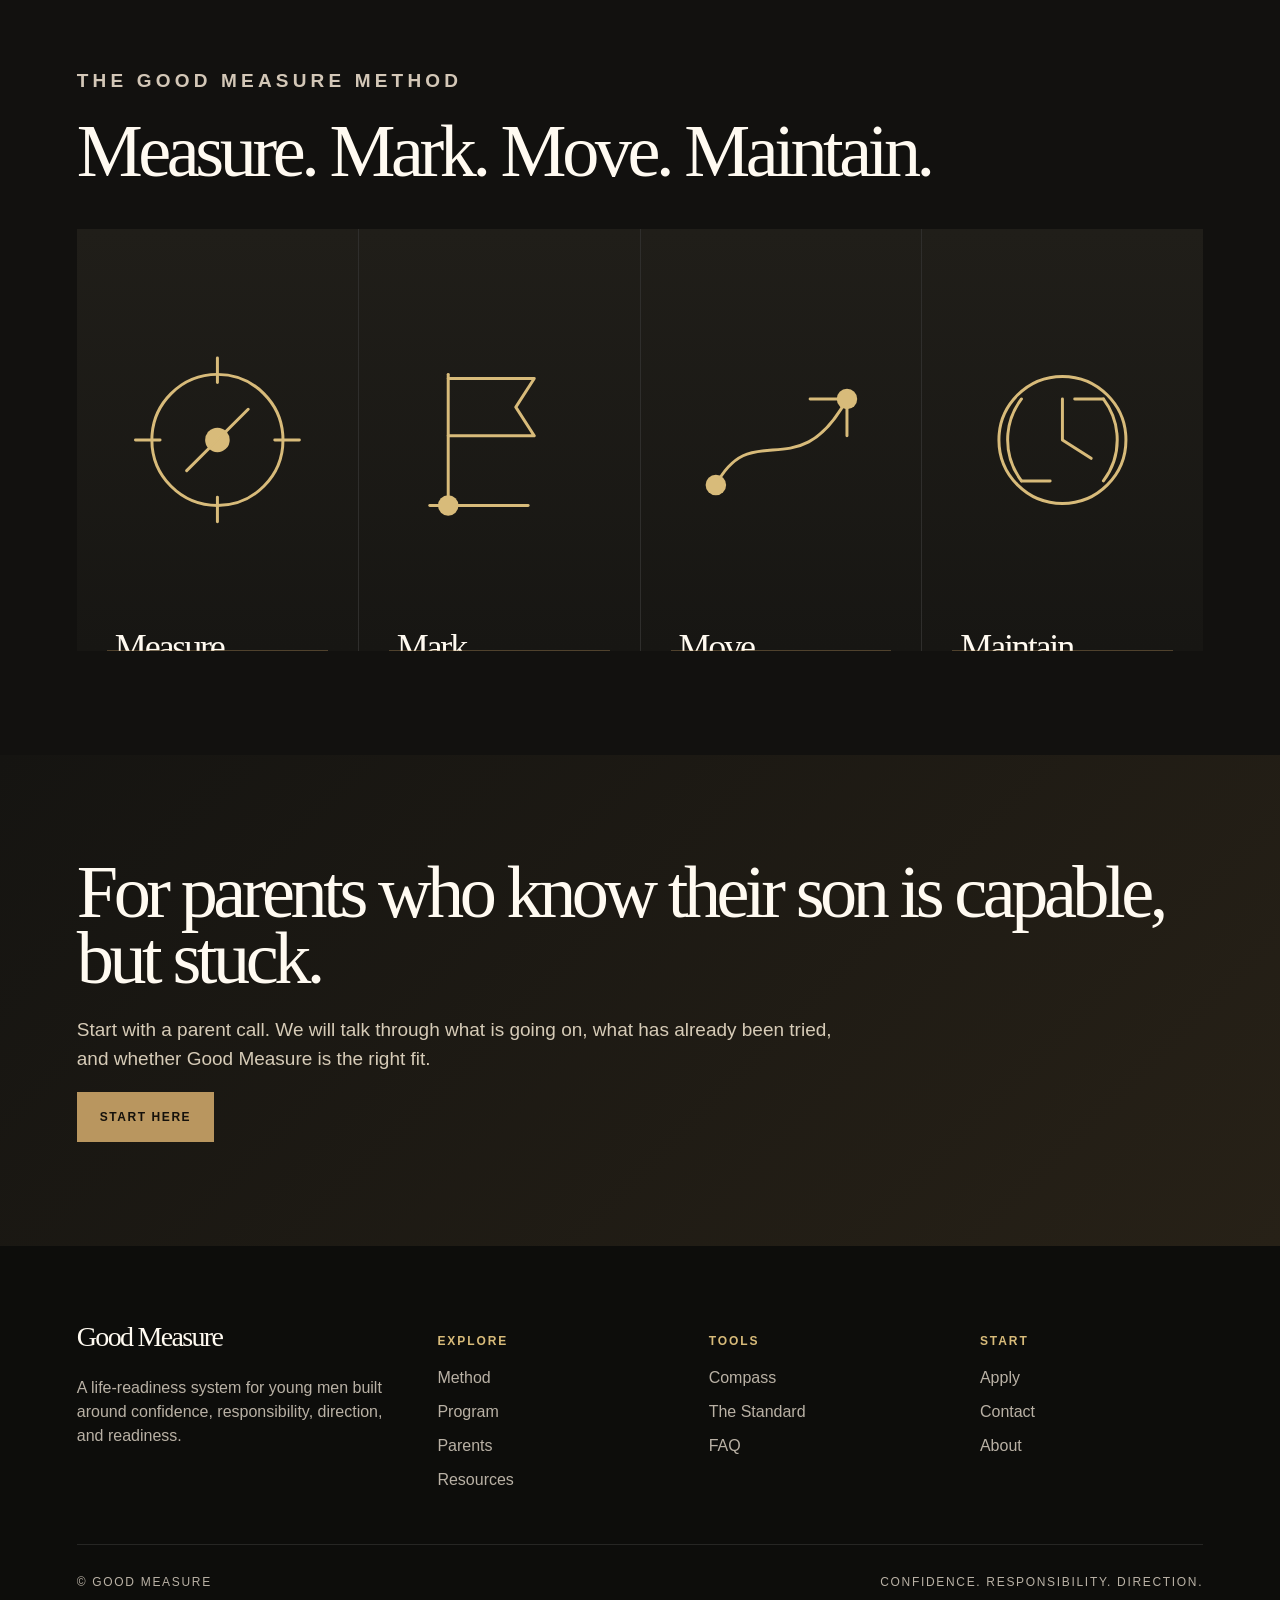
==== commit edc2659a: "Replace method symbols with custom SVG icons" ====
--- a/index.html
+++ b/index.html
@@ -64,10 +64,10 @@
       <p class="eyebrow">The Good Measure Method</p>
       <h2>Measure. Mark. Move. Maintain.</h2>
       <div class="icon-grid">
-        <article><span class="icon">◇</span><h3>Measure</h3><p>Establish the real starting point.</p></article>
-        <article><span class="icon">⌖</span><h3>Mark</h3><p>Choose one clear target for growth.</p></article>
-        <article><span class="icon">↗</span><h3>Move</h3><p>Turn the target into weekly action.</p></article>
-        <article><span class="icon">∞</span><h3>Maintain</h3><p>Review, repeat, and strengthen the standard.</p></article>
+        <article><span class="method-icon"><svg viewBox="0 0 100 100"><circle cx="50" cy="50" r="32"></circle><circle cx="50" cy="50" r="6" class="fill"></circle><path d="M50 10v12M50 78v12M10 50h12M78 50h12M35 65l30-30"></path></svg></span><h3>Measure</h3><p>Establish the real starting point.</p></article>
+        <article><span class="method-icon"><svg viewBox="0 0 100 100"><path d="M25 82V18"></path><path d="M25 20h42l-9 14 9 14H25"></path><circle cx="25" cy="82" r="5" class="fill"></circle><path d="M16 82h48"></path></svg></span><h3>Mark</h3><p>Choose one clear target for growth.</p></article>
+        <article><span class="method-icon"><svg viewBox="0 0 100 100"><path d="M18 72c18-34 40 2 64-42"></path><path d="M64 30h18v18"></path><circle cx="18" cy="72" r="5" class="fill"></circle><circle cx="82" cy="30" r="5" class="fill"></circle></svg></span><h3>Move</h3><p>Turn the target into weekly action.</p></article>
+        <article><span class="method-icon"><svg viewBox="0 0 100 100"><circle cx="50" cy="50" r="31"></circle><path d="M70 30c9 12 9 28 0 40M30 70c-9-12-9-28 0-40"></path><path d="M70 30h-14M30 70h14"></path><path d="M50 30v20l14 9"></path></svg></span><h3>Maintain</h3><p>Review, repeat, and strengthen the standard.</p></article>
       </div>
     </section>
 
--- a/styles.css
+++ b/styles.css
@@ -1 +1 @@
-:root{--ink:#11100d;--charcoal:#12110f;--charcoal2:#1d1b17;--paper:#f7f1e6;--paper2:#e8ddca;--white:#fffaf1;--gold:#b9965f;--gold2:#d8bb7a;--muted:#746d60;--line:#d7c8ae;--shadow:0 34px 100px rgba(0,0,0,.28)}*{box-sizing:border-box}html{scroll-behavior:smooth}body{margin:0;background:var(--paper);color:var(--ink);font-family:Inter,Arial,sans-serif;line-height:1.5;overflow-x:hidden}body:before{content:"";position:fixed;inset:0;z-index:-1;background:radial-gradient(circle at 18% -10%,rgba(185,150,95,.2),transparent 38%),linear-gradient(90deg,rgba(0,0,0,.028) 1px,transparent 1px),linear-gradient(rgba(0,0,0,.018) 1px,transparent 1px);background-size:auto,92px 92px,92px 92px}a{text-decoration:none;color:inherit}img{max-width:100%;display:block}h1,h2,h3{font-family:Georgia,'Times New Roman',serif;font-weight:500;letter-spacing:-.06em}.site-header{height:82px;display:flex;justify-content:space-between;align-items:center;padding:0 6vw;background:rgba(18,17,15,.82);color:var(--white);position:sticky;top:0;z-index:50;backdrop-filter:blur(22px);border-bottom:1px solid rgba(255,255,255,.1)}.brand{display:flex;gap:14px;align-items:center;text-transform:uppercase;letter-spacing:.14em;font-size:13px;font-weight:900}.brand-mark{width:46px;height:46px;border:1px solid var(--gold);display:grid;place-items:center;color:var(--gold2);font-family:Georgia,serif;letter-spacing:-.1em}.nav{display:flex;gap:22px;align-items:center;font-size:12px;text-transform:uppercase;letter-spacing:.13em;font-weight:900}.nav a{opacity:.78;transition:.25s}.nav a:hover,.nav a[aria-current='page']{opacity:1;color:var(--gold2)}.nav-button{opacity:1!important;border:1px solid var(--gold);padding:12px 18px;color:var(--gold2)}.menu-toggle{display:none;background:transparent;border:1px solid rgba(255,255,255,.22);color:var(--white);padding:10px 14px;text-transform:uppercase;letter-spacing:.14em}.breadcrumbs{background:#0e0d0b;color:#aaa;padding:14px 6vw;font-size:11px;text-transform:uppercase;letter-spacing:.16em;border-top:1px solid rgba(255,255,255,.06)}.breadcrumbs a{color:var(--gold2)}.lux-hero{min-height:calc(100vh - 82px);display:grid;grid-template-columns:.92fr 1.08fr;background:var(--charcoal);color:var(--white);padding:4vw 6vw 6vw;gap:5vw;align-items:end;position:relative;overflow:hidden}.lux-hero:before{content:"GOOD MEASURE";position:absolute;right:-4vw;top:8vh;font-size:12vw;line-height:1;font-weight:900;letter-spacing:-.09em;color:rgba(255,255,255,.035)}.hero-media{height:72vh;min-height:520px;position:relative;box-shadow:var(--shadow);overflow:hidden}.hero-media img{width:100%;height:100%;object-fit:cover;filter:saturate(.72) contrast(1.08) brightness(.82);animation:slowZoom 18s ease-in-out infinite alternate}.photo-badge{position:absolute;left:24px;bottom:24px;z-index:2;background:rgba(18,17,15,.78);backdrop-filter:blur(16px);border:1px solid rgba(255,255,255,.14);padding:18px 22px}.photo-badge span{display:block;font-family:Georgia,serif;font-size:42px;color:var(--gold2);line-height:.9}.photo-badge small{text-transform:uppercase;letter-spacing:.18em;color:#d7cbb9}.lux-copy{position:relative;z-index:2;padding-bottom:2vw}.eyebrow{font-size:11px;letter-spacing:.22em;text-transform:uppercase;color:var(--gold2);font-weight:900;margin:0 0 22px}.lux-copy h1{font-size:clamp(58px,7.4vw,126px);line-height:.88;margin:0 0 30px}.lux-copy p{font-size:clamp(19px,1.8vw,24px);line-height:1.45;color:#ded4c4;max-width:760px}.hero-actions{display:flex;gap:14px;flex-wrap:wrap;margin-top:38px}.button{display:inline-flex;align-items:center;justify-content:center;min-height:50px;padding:15px 22px;font-size:12px;text-transform:uppercase;letter-spacing:.13em;font-weight:900;border:1px solid transparent;transition:.25s}.primary{background:var(--gold);color:#15110b}.secondary{border-color:rgba(255,255,255,.32);color:var(--white)}.dark-btn{border-color:rgba(0,0,0,.25);color:var(--ink)}.button:hover{transform:translateY(-2px);box-shadow:0 18px 36px rgba(0,0,0,.2)}.page-hero{padding:110px 6vw 96px;background:var(--charcoal);color:var(--white);display:grid;grid-template-columns:1.1fr .9fr;gap:5vw;align-items:end}.page-hero h1{font-size:clamp(54px,7.2vw,112px);line-height:.88;margin:0 0 26px}.page-hero p{font-size:22px;color:#d8cebf;max-width:760px}.page-photo{height:430px;overflow:hidden;box-shadow:var(--shadow)}.page-photo img{width:100%;height:100%;object-fit:cover;filter:saturate(.7) contrast(1.08) brightness(.86)}.section{padding:104px 6vw;position:relative}.split{display:grid;grid-template-columns:.82fr 1.18fr;gap:76px;border-bottom:1px solid var(--line)}.section h2{font-size:clamp(44px,5.8vw,88px);line-height:.9;margin:0 0 24px}.section p{font-size:19px;color:#3f3a31;max-width:780px}.stats-band{display:grid;grid-template-columns:repeat(4,1fr);background:#0e0d0b;color:var(--white);border-top:1px solid rgba(255,255,255,.1);border-bottom:1px solid rgba(255,255,255,.1)}.stats-band div{padding:36px 6vw;border-right:1px solid rgba(255,255,255,.1)}.stats-band strong{display:block;font-family:Georgia,serif;color:var(--gold2);font-size:56px;line-height:1}.stats-band span{text-transform:uppercase;letter-spacing:.15em;font-size:11px;color:#bfb6a8}.content-with-rail{display:grid;grid-template-columns:260px 1fr;gap:70px}.side-rail{position:sticky;top:110px;align-self:start;border-left:1px solid var(--line);padding-left:20px}.side-rail a{display:block;margin:0 0 14px;font-size:12px;text-transform:uppercase;letter-spacing:.14em;color:var(--muted)}.side-rail a:hover{color:var(--gold)}.timeline{display:grid;gap:0;border-top:1px solid var(--line)}.timeline article{display:grid;grid-template-columns:220px 1fr;gap:32px;padding:38px 0;border-bottom:1px solid var(--line)}.timeline h3{font-size:34px;margin:0}.timeline p{font-size:17px;margin:0;color:var(--muted)}.cards-section{background:var(--paper2)}.card-grid{display:grid;grid-template-columns:repeat(auto-fit,minmax(230px,1fr));gap:0;margin-top:40px;border-top:1px solid var(--line);border-left:1px solid var(--line)}.card-grid article{min-height:260px;padding:34px;background:rgba(255,255,255,.28);border-right:1px solid var(--line);border-bottom:1px solid var(--line);display:flex;flex-direction:column;justify-content:space-between;transition:.3s}.card-grid article:hover{background:var(--white);transform:translateY(-6px);box-shadow:0 22px 60px rgba(0,0,0,.12)}.card-grid h3{font-size:34px;margin:0}.card-grid p{font-size:15px;color:var(--muted)}.assessment{background:var(--charcoal);color:var(--white)}.assessment-card{background:var(--charcoal2);border:1px solid rgba(255,255,255,.12);padding:34px;box-shadow:var(--shadow)}.assessment-row{display:grid;grid-template-columns:1fr 120px;gap:24px;align-items:center;border-bottom:1px solid rgba(255,255,255,.1);padding:18px 0}.assessment label{font-size:18px}.assessment input{width:100%}.score-output{font-family:Georgia,serif;font-size:72px;color:var(--gold2);line-height:1}.download-list{display:grid;gap:16px}.download-item{display:flex;justify-content:space-between;gap:24px;align-items:center;padding:24px;background:var(--white);border:1px solid var(--line);box-shadow:0 16px 40px rgba(0,0,0,.06)}.premium-panel{display:grid;grid-template-columns:1.4fr repeat(3,1fr);gap:18px;background:var(--paper)}.stacked-card{background:var(--white);padding:30px;border:1px solid var(--line);box-shadow:0 18px 50px rgba(0,0,0,.08);min-height:260px;transition:.3s}.stacked-card:hover{transform:translateY(-8px)}.manifesto{background:#111;color:var(--white);text-align:center}.manifesto blockquote{font-family:Georgia,serif;font-size:clamp(42px,6.8vw,104px);line-height:.92;margin:0 auto 28px;max-width:1100px;letter-spacing:-.06em}.manifesto p{color:#d4c9b7;margin:auto}.mega-footer{background:#0d0d0b;color:#b9b1a5;padding:70px 6vw 36px}.footer-grid{display:grid;grid-template-columns:1.4fr repeat(3,1fr);gap:48px;border-bottom:1px solid rgba(255,255,255,.1);padding-bottom:42px}.mega-footer h3{color:var(--white);font-size:28px;margin:0 0 18px}.mega-footer h4{color:var(--gold2);text-transform:uppercase;letter-spacing:.16em;font-size:12px}.mega-footer a{display:block;margin:10px 0;color:#b9b1a5}.footer-bottom{display:flex;justify-content:space-between;gap:20px;padding-top:28px;font-size:12px;text-transform:uppercase;letter-spacing:.14em}.footer{padding:44px 6vw;background:#0d0d0b;color:#8e887d;font-size:12px;text-transform:uppercase;letter-spacing:.14em}.cta-section{background:linear-gradient(135deg,#151411,#272117);color:var(--white)}.cta-section p{color:#d6cbb7}.reveal{opacity:0;transform:translateY(28px);transition:opacity .8s ease,transform .8s ease}.reveal.visible{opacity:1;transform:translateY(0)}@keyframes slowZoom{from{transform:scale(1.02)}to{transform:scale(1.1)}}@media(max-width:1050px){.nav{display:none;position:absolute;top:82px;left:0;right:0;background:#111;padding:24px 6vw;flex-direction:column;align-items:flex-start}.nav.open{display:flex}.menu-toggle{display:block}.lux-hero,.page-hero,.split,.premium-panel,.content-with-rail,.footer-grid{grid-template-columns:1fr}.page-photo{height:320px}.stats-band{grid-template-columns:repeat(2,1fr)}.section,.page-hero{padding:74px 24px}.site-header{padding:0 24px}.timeline article{grid-template-columns:1fr}.side-rail{display:none}.footer-bottom{flex-direction:column}}+:root{--ink:#11100d;--charcoal:#12110f;--charcoal2:#1d1b17;--paper:#f7f1e6;--paper2:#e8ddca;--white:#fffaf1;--gold:#b9965f;--gold2:#d8bb7a;--muted:#746d60;--line:#d7c8ae;--shadow:0 34px 100px rgba(0,0,0,.28)}*{box-sizing:border-box}html{scroll-behavior:smooth}body{margin:0;background:var(--paper);color:var(--ink);font-family:Inter,Arial,sans-serif;line-height:1.5;overflow-x:hidden}body:before{content:"";position:fixed;inset:0;z-index:-1;background:radial-gradient(circle at 18% -10%,rgba(185,150,95,.2),transparent 38%),linear-gradient(90deg,rgba(0,0,0,.028) 1px,transparent 1px),linear-gradient(rgba(0,0,0,.018) 1px,transparent 1px);background-size:auto,92px 92px,92px 92px}a{text-decoration:none;color:inherit}img{max-width:100%;display:block}h1,h2,h3{font-family:Georgia,'Times New Roman',serif;font-weight:500;letter-spacing:-.06em}.site-header{height:82px;display:flex;justify-content:space-between;align-items:center;padding:0 6vw;background:rgba(18,17,15,.82);color:var(--white);position:sticky;top:0;z-index:50;backdrop-filter:blur(22px);border-bottom:1px solid rgba(255,255,255,.1)}.brand{display:flex;gap:14px;align-items:center;text-transform:uppercase;letter-spacing:.14em;font-size:13px;font-weight:900}.brand-mark{width:46px;height:46px;border:1px solid var(--gold);display:grid;place-items:center;color:var(--gold2);font-family:Georgia,serif;letter-spacing:-.1em}.nav{display:flex;gap:22px;align-items:center;font-size:12px;text-transform:uppercase;letter-spacing:.13em;font-weight:900}.nav a{opacity:.78;transition:.25s}.nav a:hover,.nav a[aria-current='page']{opacity:1;color:var(--gold2)}.nav-button{opacity:1!important;border:1px solid var(--gold);padding:12px 18px;color:var(--gold2)}.menu-toggle{display:none;background:transparent;border:1px solid rgba(255,255,255,.22);color:var(--white);padding:10px 14px;text-transform:uppercase;letter-spacing:.14em}.breadcrumbs{background:#0e0d0b;color:#aaa;padding:14px 6vw;font-size:11px;text-transform:uppercase;letter-spacing:.16em;border-top:1px solid rgba(255,255,255,.06)}.breadcrumbs a{color:var(--gold2)}.lux-hero{min-height:calc(100vh - 82px);display:grid;grid-template-columns:.92fr 1.08fr;background:var(--charcoal);color:var(--white);padding:4vw 6vw 6vw;gap:5vw;align-items:end;position:relative;overflow:hidden}.lux-hero:before{content:"GOOD MEASURE";position:absolute;right:-4vw;top:8vh;font-size:12vw;line-height:1;font-weight:900;letter-spacing:-.09em;color:rgba(255,255,255,.035)}.hero-media{height:72vh;min-height:520px;position:relative;box-shadow:var(--shadow);overflow:hidden}.hero-media img{width:100%;height:100%;object-fit:cover;filter:saturate(.72) contrast(1.08) brightness(.82);animation:slowZoom 18s ease-in-out infinite alternate}.lux-copy{position:relative;z-index:2;padding-bottom:2vw}.eyebrow{font-size:11px;letter-spacing:.22em;text-transform:uppercase;color:var(--gold2);font-weight:900;margin:0 0 22px}.lux-copy h1{font-size:clamp(58px,7.4vw,126px);line-height:.88;margin:0 0 30px}.lux-copy p{font-size:clamp(19px,1.8vw,24px);line-height:1.45;color:#ded4c4;max-width:760px}.hero-points{display:flex;gap:10px;flex-wrap:wrap;margin-top:26px}.hero-points span{border:1px solid rgba(255,255,255,.18);padding:10px 12px;font-size:11px;letter-spacing:.12em;text-transform:uppercase;color:#d8cfbf}.hero-actions{display:flex;gap:14px;flex-wrap:wrap;margin-top:38px}.button{display:inline-flex;align-items:center;justify-content:center;min-height:50px;padding:15px 22px;font-size:12px;text-transform:uppercase;letter-spacing:.13em;font-weight:900;border:1px solid transparent;transition:.25s}.primary{background:var(--gold);color:#15110b}.secondary{border-color:rgba(255,255,255,.32);color:var(--white)}.dark-btn{border-color:rgba(0,0,0,.25);color:var(--ink)}.button:hover{transform:translateY(-2px);box-shadow:0 18px 36px rgba(0,0,0,.2)}.page-hero{padding:110px 6vw 96px;background:var(--charcoal);color:var(--white);display:grid;grid-template-columns:1.1fr .9fr;gap:5vw;align-items:end}.page-hero h1{font-size:clamp(54px,7.2vw,112px);line-height:.88;margin:0 0 26px}.page-hero p{font-size:22px;color:#d8cebf;max-width:760px}.page-photo{height:430px;overflow:hidden;box-shadow:var(--shadow)}.page-photo img{width:100%;height:100%;object-fit:cover;filter:saturate(.7) contrast(1.08) brightness(.86)}.section{padding:104px 6vw;position:relative}.split{display:grid;grid-template-columns:.82fr 1.18fr;gap:76px;border-bottom:1px solid var(--line)}.section h2{font-size:clamp(44px,5.8vw,88px);line-height:.9;margin:0 0 24px}.section p{font-size:19px;color:#3f3a31;max-width:780px}.stats-band{display:grid;grid-template-columns:repeat(4,1fr);background:#0e0d0b;color:var(--white);border-top:1px solid rgba(255,255,255,.1);border-bottom:1px solid rgba(255,255,255,.1)}.stats-band div{padding:36px 6vw;border-right:1px solid rgba(255,255,255,.1)}.stats-band strong{display:block;font-family:Georgia,serif;color:var(--gold2);font-size:56px;line-height:1}.stats-band span{text-transform:uppercase;letter-spacing:.15em;font-size:11px;color:#bfb6a8}.content-with-rail{display:grid;grid-template-columns:260px 1fr;gap:70px}.side-rail{position:sticky;top:110px;align-self:start;border-left:1px solid var(--line);padding-left:20px}.side-rail a{display:block;margin:0 0 14px;font-size:12px;text-transform:uppercase;letter-spacing:.14em;color:var(--muted)}.side-rail a:hover{color:var(--gold)}.timeline{display:grid;gap:0;border-top:1px solid var(--line)}.timeline article{display:grid;grid-template-columns:220px 1fr;gap:32px;padding:38px 0;border-bottom:1px solid var(--line)}.timeline h3{font-size:34px;margin:0}.timeline p{font-size:17px;margin:0;color:var(--muted)}.cards-section{background:var(--paper2)}.card-grid{display:grid;grid-template-columns:repeat(auto-fit,minmax(230px,1fr));gap:0;margin-top:40px;border-top:1px solid var(--line);border-left:1px solid var(--line)}.card-grid article{min-height:260px;padding:34px;background:rgba(255,255,255,.28);border-right:1px solid var(--line);border-bottom:1px solid var(--line);display:flex;flex-direction:column;justify-content:space-between;transition:.3s}.card-grid article:hover{background:var(--white);transform:translateY(-6px);box-shadow:0 22px 60px rgba(0,0,0,.12)}.card-grid h3{font-size:34px;margin:0}.card-grid p{font-size:15px;color:var(--muted)}.method-lux{background:var(--charcoal);color:var(--white)}.method-lux p{color:#d3c7b7}.icon-grid{display:grid;grid-template-columns:repeat(4,1fr);gap:1px;background:rgba(255,255,255,.12);margin-top:44px}.icon-grid article{background:linear-gradient(180deg,#201e19,#171613);padding:38px;min-height:330px;transition:.3s;position:relative;overflow:hidden}.icon-grid article:after{content:"";position:absolute;inset:auto 30px 0 30px;height:1px;background:var(--gold);opacity:.35}.icon-grid article:hover{transform:translateY(-8px);background:#25231e}.method-icon{width:92px;height:92px;margin-bottom:42px;color:var(--gold2)}.method-icon svg{width:100%;height:100%;stroke:currentColor;fill:none;stroke-width:1.45;stroke-linecap:round;stroke-linejoin:round}.method-icon .fill{fill:currentColor;stroke:none}.icon-grid h3{font-size:36px;margin:0 0 16px}.icon-grid p{font-size:16px;color:#cfc5b5}.assessment{background:var(--charcoal);color:var(--white)}.assessment-card{background:var(--charcoal2);border:1px solid rgba(255,255,255,.12);padding:34px;box-shadow:var(--shadow)}.assessment-row{display:grid;grid-template-columns:1fr 120px;gap:24px;align-items:center;border-bottom:1px solid rgba(255,255,255,.1);padding:18px 0}.assessment label{font-size:18px}.assessment input{width:100%}.score-output{font-family:Georgia,serif;font-size:72px;color:var(--gold2);line-height:1}.download-list{display:grid;gap:16px}.download-item{display:flex;justify-content:space-between;gap:24px;align-items:center;padding:24px;background:var(--white);border:1px solid var(--line);box-shadow:0 16px 40px rgba(0,0,0,.06)}.premium-panel{display:grid;grid-template-columns:1.4fr repeat(3,1fr);gap:18px;background:var(--paper)}.stacked-card{background:var(--white);padding:30px;border:1px solid var(--line);box-shadow:0 18px 50px rgba(0,0,0,.08);min-height:260px;transition:.3s}.stacked-card:hover{transform:translateY(-8px)}.manifesto{background:#111;color:var(--white);text-align:center}.manifesto blockquote{font-family:Georgia,serif;font-size:clamp(42px,6.8vw,104px);line-height:.92;margin:0 auto 28px;max-width:1100px;letter-spacing:-.06em}.manifesto p{color:#d4c9b7;margin:auto}.mega-footer{background:#0d0d0b;color:#b9b1a5;padding:70px 6vw 36px}.footer-grid{display:grid;grid-template-columns:1.4fr repeat(3,1fr);gap:48px;border-bottom:1px solid rgba(255,255,255,.1);padding-bottom:42px}.mega-footer h3{color:var(--white);font-size:28px;margin:0 0 18px}.mega-footer h4{color:var(--gold2);text-transform:uppercase;letter-spacing:.16em;font-size:12px}.mega-footer a{display:block;margin:10px 0;color:#b9b1a5}.footer-bottom{display:flex;justify-content:space-between;gap:20px;padding-top:28px;font-size:12px;text-transform:uppercase;letter-spacing:.14em}.footer{padding:44px 6vw;background:#0d0d0b;color:#8e887d;font-size:12px;text-transform:uppercase;letter-spacing:.14em}.cta-section{background:linear-gradient(135deg,#151411,#272117);color:var(--white)}.cta-section p{color:#d6cbb7}.reveal{opacity:0;transform:translateY(28px);transition:opacity .8s ease,transform .8s ease}.reveal.visible{opacity:1;transform:translateY(0)}@keyframes slowZoom{from{transform:scale(1.02)}to{transform:scale(1.1)}}@media(max-width:1050px){.nav{display:none;position:absolute;top:82px;left:0;right:0;background:#111;padding:24px 6vw;flex-direction:column;align-items:flex-start}.nav.open{display:flex}.menu-toggle{display:block}.lux-hero,.page-hero,.split,.premium-panel,.content-with-rail,.footer-grid{grid-template-columns:1fr}.page-photo{height:320px}.stats-band{grid-template-columns:repeat(2,1fr)}.section,.page-hero{padding:74px 24px}.site-header{padding:0 24px}.timeline article{grid-template-columns:1fr}.side-rail{display:none}.footer-bottom{flex-direction:column}.icon-grid{grid-template-columns:1fr}.method-icon{width:78px;height:78px}}
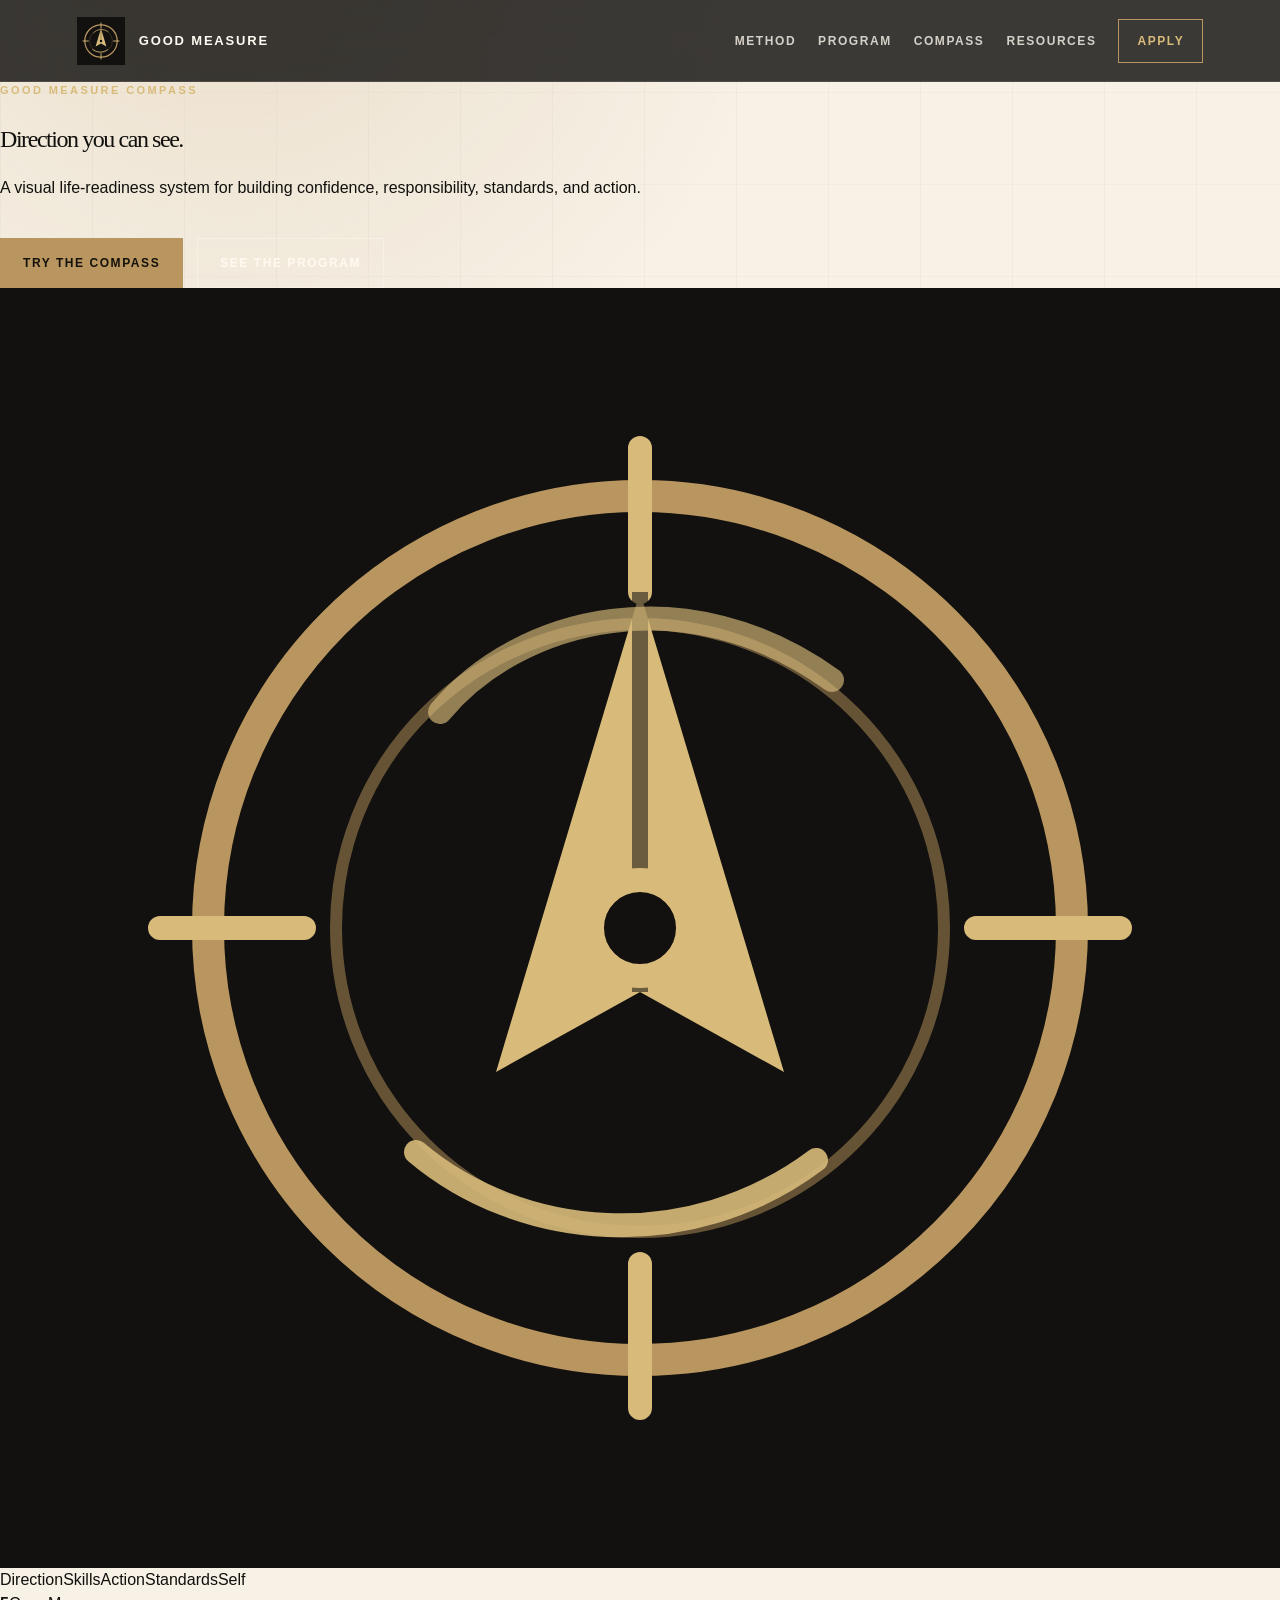
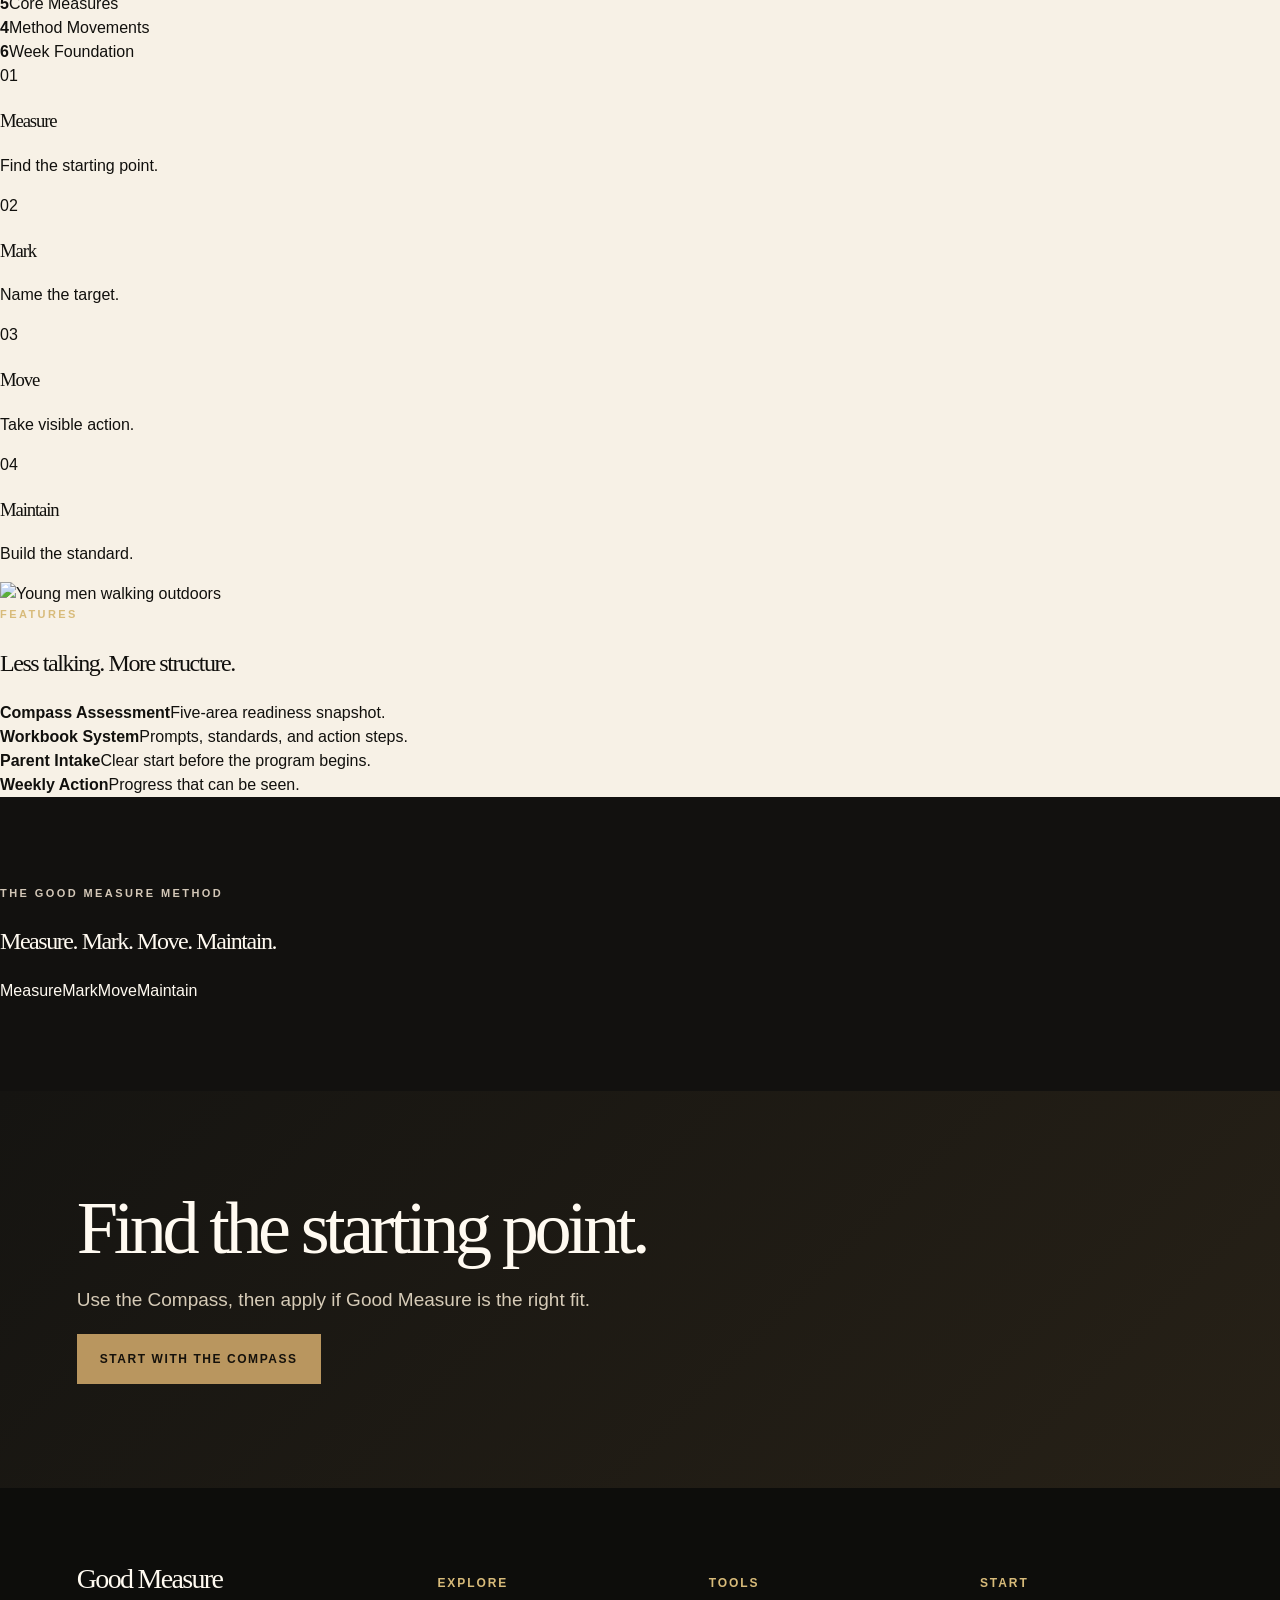
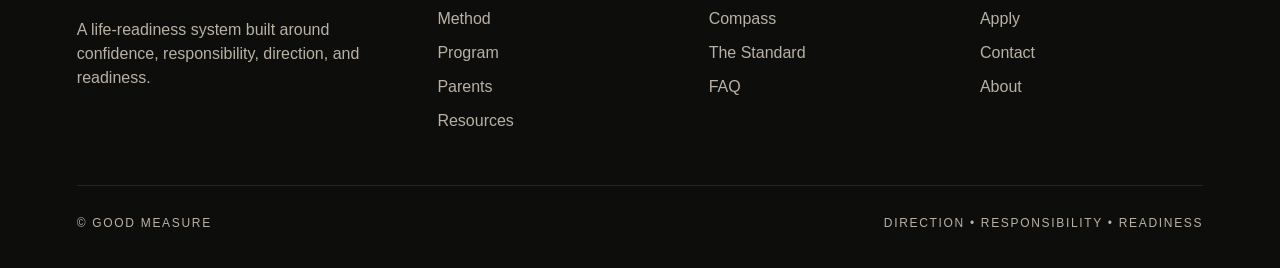
==== commit b1a10756: "Rebuild homepage with visual compass agency style" ====
--- a/index.html
+++ b/index.html
@@ -3,14 +3,14 @@
 <head>
   <meta charset="UTF-8">
   <meta name="viewport" content="width=device-width, initial-scale=1.0">
-  <title>Good Measure | Life Readiness for Young Men</title>
-  <meta name="description" content="Good Measure is a life-readiness system for young men aged 14 to 21, built around confidence, responsibility, direction, and real-world readiness.">
+  <title>Good Measure | Life Readiness System</title>
+  <meta name="description" content="Good Measure is a visual life-readiness system built around direction, responsibility, standards, and action.">
   <link rel="preconnect" href="https://images.unsplash.com">
   <link rel="stylesheet" href="styles.css">
 </head>
 <body>
   <header class="site-header glass">
-    <a class="brand" href="index.html"><span class="brand-mark">GM</span><span>Good Measure</span></a>
+    <a class="brand" href="index.html"><span class="brand-mark"><img src="assets/good-measure-compass-mark.svg" alt="Good Measure"></span><span>Good Measure</span></a>
     <button class="menu-toggle" aria-label="Open menu">Menu</button>
     <nav class="nav">
       <a href="method.html">Method</a>
@@ -22,70 +22,58 @@
   </header>
 
   <main>
-    <section class="lux-hero hero-balanced">
-      <div class="lux-copy reveal">
-        <p class="eyebrow">Life-Readiness System for Young Men</p>
-        <h1>Direction before motivation.</h1>
-        <p>Good Measure helps young men build confidence, responsibility, discipline, and readiness for adult life through a structured method parents can understand and young men can actually use.</p>
-        <div class="hero-points">
-          <span>Parent intake</span>
-          <span>Six-week foundation</span>
-          <span>Workbook + action plan</span>
-        </div>
-        <div class="hero-actions">
-          <a class="button primary" href="apply.html">Apply for Good Measure</a>
-          <a class="button secondary" href="program.html">See the Program</a>
-        </div>
+    <section class="agency-hero">
+      <div class="hero-bg"></div>
+      <div class="agency-copy reveal">
+        <p class="eyebrow">Good Measure Compass</p>
+        <h1>Direction you can see.</h1>
+        <p>A visual life-readiness system for building confidence, responsibility, standards, and action.</p>
+        <div class="hero-actions"><a class="button primary" href="compass.html">Try the Compass</a><a class="button secondary" href="program.html">See the Program</a></div>
       </div>
-      <div class="hero-media reveal delay-1">
-        <img src="https://images.unsplash.com/photo-1529333166437-7750a6dd5a70?auto=format&fit=crop&w=1200&q=85" alt="Young men walking outdoors with purpose">
+      <div class="compass-stage reveal delay-1" aria-label="Animated Good Measure compass graphic">
+        <div class="orbit orbit-one"></div><div class="orbit orbit-two"></div><div class="needle"></div><div class="compass-core"><img src="assets/good-measure-compass-mark.svg" alt=""></div>
+        <span class="compass-label top">Direction</span><span class="compass-label right">Skills</span><span class="compass-label bottom">Action</span><span class="compass-label left">Standards</span><span class="compass-label self">Self</span>
+      </div>
+      <div class="hero-metrics reveal"><div><strong>5</strong><span>Core Measures</span></div><div><strong>4</strong><span>Method Movements</span></div><div><strong>6</strong><span>Week Foundation</span></div></div>
+    </section>
+
+    <section class="visual-facts reveal">
+      <article><span>01</span><h3>Measure</h3><p>Find the starting point.</p></article>
+      <article><span>02</span><h3>Mark</h3><p>Name the target.</p></article>
+      <article><span>03</span><h3>Move</h3><p>Take visible action.</p></article>
+      <article><span>04</span><h3>Maintain</h3><p>Build the standard.</p></article>
+    </section>
+
+    <section class="image-feature reveal">
+      <div class="image-panel"><img src="https://images.unsplash.com/photo-1529333166437-7750a6dd5a70?auto=format&fit=crop&w=1300&q=85" alt="Young men walking outdoors"></div>
+      <div class="feature-stack">
+        <p class="eyebrow">Features</p>
+        <h2>Less talking. More structure.</h2>
+        <div class="feature-list"><div><strong>Compass Assessment</strong><span>Five-area readiness snapshot.</span></div><div><strong>Workbook System</strong><span>Prompts, standards, and action steps.</span></div><div><strong>Parent Intake</strong><span>Clear start before the program begins.</span></div><div><strong>Weekly Action</strong><span>Progress that can be seen.</span></div></div>
       </div>
     </section>
 
-    <section class="stats-band reveal">
-      <div><strong data-count="4">0</strong><span>Method movements</span></div>
-      <div><strong data-count="5">0</strong><span>Core measures</span></div>
-      <div><strong data-count="6">0</strong><span>Week foundation</span></div>
-      <div><strong data-count="30">0</strong><span>Day action plan</span></div>
-    </section>
-
-    <section class="section editorial split reveal">
-      <div>
-        <p class="eyebrow">The Problem</p>
-        <h2>Capable, but drifting.</h2>
-      </div>
-      <div>
-        <p>A lot of young men are not broken. They are under-directed. They lack structure, confidence, responsibility, or a clear picture of what comes next.</p>
-        <p>Good Measure gives them a practical place to start: who they are, what standards they live by, what skills they need, and what action they will take this week.</p>
-      </div>
-    </section>
-
-    <section class="section method-lux reveal">
+    <section class="method-lux method-compact reveal">
       <p class="eyebrow">The Good Measure Method</p>
       <h2>Measure. Mark. Move. Maintain.</h2>
-      <div class="icon-grid">
-        <article><span class="method-icon"><svg viewBox="0 0 100 100"><circle cx="50" cy="50" r="32"></circle><circle cx="50" cy="50" r="6" class="fill"></circle><path d="M50 10v12M50 78v12M10 50h12M78 50h12M35 65l30-30"></path></svg></span><h3>Measure</h3><p>Establish the real starting point.</p></article>
-        <article><span class="method-icon"><svg viewBox="0 0 100 100"><path d="M25 82V18"></path><path d="M25 20h42l-9 14 9 14H25"></path><circle cx="25" cy="82" r="5" class="fill"></circle><path d="M16 82h48"></path></svg></span><h3>Mark</h3><p>Choose one clear target for growth.</p></article>
-        <article><span class="method-icon"><svg viewBox="0 0 100 100"><path d="M18 72c18-34 40 2 64-42"></path><path d="M64 30h18v18"></path><circle cx="18" cy="72" r="5" class="fill"></circle><circle cx="82" cy="30" r="5" class="fill"></circle></svg></span><h3>Move</h3><p>Turn the target into weekly action.</p></article>
-        <article><span class="method-icon"><svg viewBox="0 0 100 100"><circle cx="50" cy="50" r="31"></circle><path d="M70 30c9 12 9 28 0 40M30 70c-9-12-9-28 0-40"></path><path d="M70 30h-14M30 70h14"></path><path d="M50 30v20l14 9"></path></svg></span><h3>Maintain</h3><p>Review, repeat, and strengthen the standard.</p></article>
-      </div>
+      <div class="method-line"><span>Measure</span><i></i><span>Mark</span><i></i><span>Move</span><i></i><span>Maintain</span></div>
     </section>
 
     <section class="section cta-section reveal">
-      <h2>For parents who know their son is capable, but stuck.</h2>
-      <p>Start with a parent call. We will talk through what is going on, what has already been tried, and whether Good Measure is the right fit.</p>
-      <a class="button primary" href="apply.html">Start Here</a>
+      <h2>Find the starting point.</h2>
+      <p>Use the Compass, then apply if Good Measure is the right fit.</p>
+      <a class="button primary" href="compass.html">Start with the Compass</a>
     </section>
   </main>
 
   <footer class="mega-footer">
     <div class="footer-grid">
-      <div><h3>Good Measure</h3><p>A life-readiness system for young men built around confidence, responsibility, direction, and readiness.</p></div>
+      <div><h3>Good Measure</h3><p>A life-readiness system built around confidence, responsibility, direction, and readiness.</p></div>
       <div><h4>Explore</h4><a href="method.html">Method</a><a href="program.html">Program</a><a href="parents.html">Parents</a><a href="resources.html">Resources</a></div>
       <div><h4>Tools</h4><a href="compass.html">Compass</a><a href="standard.html">The Standard</a><a href="faq.html">FAQ</a></div>
       <div><h4>Start</h4><a href="apply.html">Apply</a><a href="contact.html">Contact</a><a href="about.html">About</a></div>
     </div>
-    <div class="footer-bottom"><span>© Good Measure</span><span>Confidence. Responsibility. Direction.</span></div>
+    <div class="footer-bottom"><span>© Good Measure</span><span>Direction • Responsibility • Readiness</span></div>
   </footer>
   <script src="script.js"></script>
 </body>
--- a/styles.css
+++ b/styles.css
@@ -1 +1 @@
-:root{--ink:#11100d;--charcoal:#12110f;--charcoal2:#1d1b17;--paper:#f7f1e6;--paper2:#e8ddca;--white:#fffaf1;--gold:#b9965f;--gold2:#d8bb7a;--muted:#746d60;--line:#d7c8ae;--shadow:0 34px 100px rgba(0,0,0,.28)}*{box-sizing:border-box}html{scroll-behavior:smooth}body{margin:0;background:var(--paper);color:var(--ink);font-family:Inter,Arial,sans-serif;line-height:1.5;overflow-x:hidden}body:before{content:"";position:fixed;inset:0;z-index:-1;background:radial-gradient(circle at 18% -10%,rgba(185,150,95,.2),transparent 38%),linear-gradient(90deg,rgba(0,0,0,.028) 1px,transparent 1px),linear-gradient(rgba(0,0,0,.018) 1px,transparent 1px);background-size:auto,92px 92px,92px 92px}a{text-decoration:none;color:inherit}img{max-width:100%;display:block}h1,h2,h3{font-family:Georgia,'Times New Roman',serif;font-weight:500;letter-spacing:-.06em}.site-header{height:82px;display:flex;justify-content:space-between;align-items:center;padding:0 6vw;background:rgba(18,17,15,.82);color:var(--white);position:sticky;top:0;z-index:50;backdrop-filter:blur(22px);border-bottom:1px solid rgba(255,255,255,.1)}.brand{display:flex;gap:14px;align-items:center;text-transform:uppercase;letter-spacing:.14em;font-size:13px;font-weight:900}.brand-mark{width:46px;height:46px;border:1px solid var(--gold);display:grid;place-items:center;color:var(--gold2);font-family:Georgia,serif;letter-spacing:-.1em}.nav{display:flex;gap:22px;align-items:center;font-size:12px;text-transform:uppercase;letter-spacing:.13em;font-weight:900}.nav a{opacity:.78;transition:.25s}.nav a:hover,.nav a[aria-current='page']{opacity:1;color:var(--gold2)}.nav-button{opacity:1!important;border:1px solid var(--gold);padding:12px 18px;color:var(--gold2)}.menu-toggle{display:none;background:transparent;border:1px solid rgba(255,255,255,.22);color:var(--white);padding:10px 14px;text-transform:uppercase;letter-spacing:.14em}.breadcrumbs{background:#0e0d0b;color:#aaa;padding:14px 6vw;font-size:11px;text-transform:uppercase;letter-spacing:.16em;border-top:1px solid rgba(255,255,255,.06)}.breadcrumbs a{color:var(--gold2)}.lux-hero{min-height:calc(100vh - 82px);display:grid;grid-template-columns:.92fr 1.08fr;background:var(--charcoal);color:var(--white);padding:4vw 6vw 6vw;gap:5vw;align-items:end;position:relative;overflow:hidden}.lux-hero:before{content:"GOOD MEASURE";position:absolute;right:-4vw;top:8vh;font-size:12vw;line-height:1;font-weight:900;letter-spacing:-.09em;color:rgba(255,255,255,.035)}.hero-media{height:72vh;min-height:520px;position:relative;box-shadow:var(--shadow);overflow:hidden}.hero-media img{width:100%;height:100%;object-fit:cover;filter:saturate(.72) contrast(1.08) brightness(.82);animation:slowZoom 18s ease-in-out infinite alternate}.lux-copy{position:relative;z-index:2;padding-bottom:2vw}.eyebrow{font-size:11px;letter-spacing:.22em;text-transform:uppercase;color:var(--gold2);font-weight:900;margin:0 0 22px}.lux-copy h1{font-size:clamp(58px,7.4vw,126px);line-height:.88;margin:0 0 30px}.lux-copy p{font-size:clamp(19px,1.8vw,24px);line-height:1.45;color:#ded4c4;max-width:760px}.hero-points{display:flex;gap:10px;flex-wrap:wrap;margin-top:26px}.hero-points span{border:1px solid rgba(255,255,255,.18);padding:10px 12px;font-size:11px;letter-spacing:.12em;text-transform:uppercase;color:#d8cfbf}.hero-actions{display:flex;gap:14px;flex-wrap:wrap;margin-top:38px}.button{display:inline-flex;align-items:center;justify-content:center;min-height:50px;padding:15px 22px;font-size:12px;text-transform:uppercase;letter-spacing:.13em;font-weight:900;border:1px solid transparent;transition:.25s}.primary{background:var(--gold);color:#15110b}.secondary{border-color:rgba(255,255,255,.32);color:var(--white)}.dark-btn{border-color:rgba(0,0,0,.25);color:var(--ink)}.button:hover{transform:translateY(-2px);box-shadow:0 18px 36px rgba(0,0,0,.2)}.page-hero{padding:110px 6vw 96px;background:var(--charcoal);color:var(--white);display:grid;grid-template-columns:1.1fr .9fr;gap:5vw;align-items:end}.page-hero h1{font-size:clamp(54px,7.2vw,112px);line-height:.88;margin:0 0 26px}.page-hero p{font-size:22px;color:#d8cebf;max-width:760px}.page-photo{height:430px;overflow:hidden;box-shadow:var(--shadow)}.page-photo img{width:100%;height:100%;object-fit:cover;filter:saturate(.7) contrast(1.08) brightness(.86)}.section{padding:104px 6vw;position:relative}.split{display:grid;grid-template-columns:.82fr 1.18fr;gap:76px;border-bottom:1px solid var(--line)}.section h2{font-size:clamp(44px,5.8vw,88px);line-height:.9;margin:0 0 24px}.section p{font-size:19px;color:#3f3a31;max-width:780px}.stats-band{display:grid;grid-template-columns:repeat(4,1fr);background:#0e0d0b;color:var(--white);border-top:1px solid rgba(255,255,255,.1);border-bottom:1px solid rgba(255,255,255,.1)}.stats-band div{padding:36px 6vw;border-right:1px solid rgba(255,255,255,.1)}.stats-band strong{display:block;font-family:Georgia,serif;color:var(--gold2);font-size:56px;line-height:1}.stats-band span{text-transform:uppercase;letter-spacing:.15em;font-size:11px;color:#bfb6a8}.content-with-rail{display:grid;grid-template-columns:260px 1fr;gap:70px}.side-rail{position:sticky;top:110px;align-self:start;border-left:1px solid var(--line);padding-left:20px}.side-rail a{display:block;margin:0 0 14px;font-size:12px;text-transform:uppercase;letter-spacing:.14em;color:var(--muted)}.side-rail a:hover{color:var(--gold)}.timeline{display:grid;gap:0;border-top:1px solid var(--line)}.timeline article{display:grid;grid-template-columns:220px 1fr;gap:32px;padding:38px 0;border-bottom:1px solid var(--line)}.timeline h3{font-size:34px;margin:0}.timeline p{font-size:17px;margin:0;color:var(--muted)}.cards-section{background:var(--paper2)}.card-grid{display:grid;grid-template-columns:repeat(auto-fit,minmax(230px,1fr));gap:0;margin-top:40px;border-top:1px solid var(--line);border-left:1px solid var(--line)}.card-grid article{min-height:260px;padding:34px;background:rgba(255,255,255,.28);border-right:1px solid var(--line);border-bottom:1px solid var(--line);display:flex;flex-direction:column;justify-content:space-between;transition:.3s}.card-grid article:hover{background:var(--white);transform:translateY(-6px);box-shadow:0 22px 60px rgba(0,0,0,.12)}.card-grid h3{font-size:34px;margin:0}.card-grid p{font-size:15px;color:var(--muted)}.method-lux{background:var(--charcoal);color:var(--white)}.method-lux p{color:#d3c7b7}.icon-grid{display:grid;grid-template-columns:repeat(4,1fr);gap:1px;background:rgba(255,255,255,.12);margin-top:44px}.icon-grid article{background:linear-gradient(180deg,#201e19,#171613);padding:38px;min-height:330px;transition:.3s;position:relative;overflow:hidden}.icon-grid article:after{content:"";position:absolute;inset:auto 30px 0 30px;height:1px;background:var(--gold);opacity:.35}.icon-grid article:hover{transform:translateY(-8px);background:#25231e}.method-icon{width:92px;height:92px;margin-bottom:42px;color:var(--gold2)}.method-icon svg{width:100%;height:100%;stroke:currentColor;fill:none;stroke-width:1.45;stroke-linecap:round;stroke-linejoin:round}.method-icon .fill{fill:currentColor;stroke:none}.icon-grid h3{font-size:36px;margin:0 0 16px}.icon-grid p{font-size:16px;color:#cfc5b5}.assessment{background:var(--charcoal);color:var(--white)}.assessment-card{background:var(--charcoal2);border:1px solid rgba(255,255,255,.12);padding:34px;box-shadow:var(--shadow)}.assessment-row{display:grid;grid-template-columns:1fr 120px;gap:24px;align-items:center;border-bottom:1px solid rgba(255,255,255,.1);padding:18px 0}.assessment label{font-size:18px}.assessment input{width:100%}.score-output{font-family:Georgia,serif;font-size:72px;color:var(--gold2);line-height:1}.download-list{display:grid;gap:16px}.download-item{display:flex;justify-content:space-between;gap:24px;align-items:center;padding:24px;background:var(--white);border:1px solid var(--line);box-shadow:0 16px 40px rgba(0,0,0,.06)}.premium-panel{display:grid;grid-template-columns:1.4fr repeat(3,1fr);gap:18px;background:var(--paper)}.stacked-card{background:var(--white);padding:30px;border:1px solid var(--line);box-shadow:0 18px 50px rgba(0,0,0,.08);min-height:260px;transition:.3s}.stacked-card:hover{transform:translateY(-8px)}.manifesto{background:#111;color:var(--white);text-align:center}.manifesto blockquote{font-family:Georgia,serif;font-size:clamp(42px,6.8vw,104px);line-height:.92;margin:0 auto 28px;max-width:1100px;letter-spacing:-.06em}.manifesto p{color:#d4c9b7;margin:auto}.mega-footer{background:#0d0d0b;color:#b9b1a5;padding:70px 6vw 36px}.footer-grid{display:grid;grid-template-columns:1.4fr repeat(3,1fr);gap:48px;border-bottom:1px solid rgba(255,255,255,.1);padding-bottom:42px}.mega-footer h3{color:var(--white);font-size:28px;margin:0 0 18px}.mega-footer h4{color:var(--gold2);text-transform:uppercase;letter-spacing:.16em;font-size:12px}.mega-footer a{display:block;margin:10px 0;color:#b9b1a5}.footer-bottom{display:flex;justify-content:space-between;gap:20px;padding-top:28px;font-size:12px;text-transform:uppercase;letter-spacing:.14em}.footer{padding:44px 6vw;background:#0d0d0b;color:#8e887d;font-size:12px;text-transform:uppercase;letter-spacing:.14em}.cta-section{background:linear-gradient(135deg,#151411,#272117);color:var(--white)}.cta-section p{color:#d6cbb7}.reveal{opacity:0;transform:translateY(28px);transition:opacity .8s ease,transform .8s ease}.reveal.visible{opacity:1;transform:translateY(0)}@keyframes slowZoom{from{transform:scale(1.02)}to{transform:scale(1.1)}}@media(max-width:1050px){.nav{display:none;position:absolute;top:82px;left:0;right:0;background:#111;padding:24px 6vw;flex-direction:column;align-items:flex-start}.nav.open{display:flex}.menu-toggle{display:block}.lux-hero,.page-hero,.split,.premium-panel,.content-with-rail,.footer-grid{grid-template-columns:1fr}.page-photo{height:320px}.stats-band{grid-template-columns:repeat(2,1fr)}.section,.page-hero{padding:74px 24px}.site-header{padding:0 24px}.timeline article{grid-template-columns:1fr}.side-rail{display:none}.footer-bottom{flex-direction:column}.icon-grid{grid-template-columns:1fr}.method-icon{width:78px;height:78px}}+:root{--ink:#11100d;--charcoal:#12110f;--charcoal2:#1d1b17;--paper:#f7f1e6;--paper2:#e8ddca;--white:#fffaf1;--gold:#b9965f;--gold2:#d8bb7a;--muted:#746d60;--line:#d7c8ae;--shadow:0 34px 100px rgba(0,0,0,.28)}*{box-sizing:border-box}html{scroll-behavior:smooth}body{margin:0;background:var(--paper);color:var(--ink);font-family:Inter,Arial,sans-serif;line-height:1.5;overflow-x:hidden}body:before{content:"";position:fixed;inset:0;z-index:-1;background:radial-gradient(circle at 18% -10%,rgba(185,150,95,.2),transparent 38%),linear-gradient(90deg,rgba(0,0,0,.028) 1px,transparent 1px),linear-gradient(rgba(0,0,0,.018) 1px,transparent 1px);background-size:auto,92px 92px,92px 92px}a{text-decoration:none;color:inherit}img{max-width:100%;display:block}h1,h2,h3{font-family:Georgia,'Times New Roman',serif;font-weight:500;letter-spacing:-.06em}.site-header{height:82px;display:flex;justify-content:space-between;align-items:center;padding:0 6vw;background:rgba(18,17,15,.82);color:var(--white);position:sticky;top:0;z-index:50;backdrop-filter:blur(22px);border-bottom:1px solid rgba(255,255,255,.1)}.brand{display:flex;gap:14px;align-items:center;text-transform:uppercase;letter-spacing:.14em;font-size:13px;font-weight:900}.brand-mark{width:48px;height:48px;display:grid;place-items:center}.brand-mark img{width:48px;height:48px;object-fit:contain}.brand span:last-child{line-height:1}.nav{display:flex;gap:22px;align-items:center;font-size:12px;text-transform:uppercase;letter-spacing:.13em;font-weight:900}.nav a{opacity:.78;transition:.25s}.nav a:hover,.nav a[aria-current='page']{opacity:1;color:var(--gold2)}.nav-button{opacity:1!important;border:1px solid var(--gold);padding:12px 18px;color:var(--gold2)}.menu-toggle{display:none;background:transparent;border:1px solid rgba(255,255,255,.22);color:var(--white);padding:10px 14px;text-transform:uppercase;letter-spacing:.14em}.breadcrumbs{background:#0e0d0b;color:#aaa;padding:14px 6vw;font-size:11px;text-transform:uppercase;letter-spacing:.16em;border-top:1px solid rgba(255,255,255,.06)}.breadcrumbs a{color:var(--gold2)}.lux-hero{min-height:calc(100vh - 82px);display:grid;grid-template-columns:.92fr 1.08fr;background:var(--charcoal);color:var(--white);padding:4vw 6vw 6vw;gap:5vw;align-items:end;position:relative;overflow:hidden}.lux-hero:before{content:"GOOD MEASURE";position:absolute;right:-4vw;top:8vh;font-size:12vw;line-height:1;font-weight:900;letter-spacing:-.09em;color:rgba(255,255,255,.035)}.hero-media{height:72vh;min-height:520px;position:relative;box-shadow:var(--shadow);overflow:hidden}.hero-media img{width:100%;height:100%;object-fit:cover;filter:saturate(.72) contrast(1.08) brightness(.82);animation:slowZoom 18s ease-in-out infinite alternate}.lux-copy{position:relative;z-index:2;padding-bottom:2vw}.eyebrow{font-size:11px;letter-spacing:.22em;text-transform:uppercase;color:var(--gold2);font-weight:900;margin:0 0 22px}.lux-copy h1{font-size:clamp(58px,7.4vw,126px);line-height:.88;margin:0 0 30px}.lux-copy p{font-size:clamp(19px,1.8vw,24px);line-height:1.45;color:#ded4c4;max-width:760px}.hero-points{display:flex;gap:10px;flex-wrap:wrap;margin-top:26px}.hero-points span{border:1px solid rgba(255,255,255,.18);padding:10px 12px;font-size:11px;letter-spacing:.12em;text-transform:uppercase;color:#d8cfbf}.hero-actions{display:flex;gap:14px;flex-wrap:wrap;margin-top:38px}.button{display:inline-flex;align-items:center;justify-content:center;min-height:50px;padding:15px 22px;font-size:12px;text-transform:uppercase;letter-spacing:.13em;font-weight:900;border:1px solid transparent;transition:.25s}.primary{background:var(--gold);color:#15110b}.secondary{border-color:rgba(255,255,255,.32);color:var(--white)}.dark-btn{border-color:rgba(0,0,0,.25);color:var(--ink)}.button:hover{transform:translateY(-2px);box-shadow:0 18px 36px rgba(0,0,0,.2)}.page-hero{padding:110px 6vw 96px;background:var(--charcoal);color:var(--white);display:grid;grid-template-columns:1.1fr .9fr;gap:5vw;align-items:end}.page-hero h1{font-size:clamp(54px,7.2vw,112px);line-height:.88;margin:0 0 26px}.page-hero p{font-size:22px;color:#d8cebf;max-width:760px}.page-photo{height:430px;overflow:hidden;box-shadow:var(--shadow)}.page-photo img{width:100%;height:100%;object-fit:cover;filter:saturate(.7) contrast(1.08) brightness(.86)}.section{padding:104px 6vw;position:relative}.split{display:grid;grid-template-columns:.82fr 1.18fr;gap:76px;border-bottom:1px solid var(--line)}.section h2{font-size:clamp(44px,5.8vw,88px);line-height:.9;margin:0 0 24px}.section p{font-size:19px;color:#3f3a31;max-width:780px}.stats-band{display:grid;grid-template-columns:repeat(4,1fr);background:#0e0d0b;color:var(--white);border-top:1px solid rgba(255,255,255,.1);border-bottom:1px solid rgba(255,255,255,.1)}.stats-band div{padding:36px 6vw;border-right:1px solid rgba(255,255,255,.1)}.stats-band strong{display:block;font-family:Georgia,serif;color:var(--gold2);font-size:56px;line-height:1}.stats-band span{text-transform:uppercase;letter-spacing:.15em;font-size:11px;color:#bfb6a8}.content-with-rail{display:grid;grid-template-columns:260px 1fr;gap:70px}.side-rail{position:sticky;top:110px;align-self:start;border-left:1px solid var(--line);padding-left:20px}.side-rail a{display:block;margin:0 0 14px;font-size:12px;text-transform:uppercase;letter-spacing:.14em;color:var(--muted)}.side-rail a:hover{color:var(--gold)}.timeline{display:grid;gap:0;border-top:1px solid var(--line)}.timeline article{display:grid;grid-template-columns:220px 1fr;gap:32px;padding:38px 0;border-bottom:1px solid var(--line)}.timeline h3{font-size:34px;margin:0}.timeline p{font-size:17px;margin:0;color:var(--muted)}.cards-section{background:var(--paper2)}.card-grid{display:grid;grid-template-columns:repeat(auto-fit,minmax(230px,1fr));gap:0;margin-top:40px;border-top:1px solid var(--line);border-left:1px solid var(--line)}.card-grid article{min-height:260px;padding:34px;background:rgba(255,255,255,.28);border-right:1px solid var(--line);border-bottom:1px solid var(--line);display:flex;flex-direction:column;justify-content:space-between;transition:.3s}.card-grid article:hover{background:var(--white);transform:translateY(-6px);box-shadow:0 22px 60px rgba(0,0,0,.12)}.card-grid h3{font-size:34px;margin:0}.card-grid p{font-size:15px;color:var(--muted)}.method-lux{background:var(--charcoal);color:var(--white);padding-top:88px;padding-bottom:88px}.method-lux p{color:#d3c7b7}.method-lux>h2{max-width:980px}.icon-grid{display:grid;grid-template-columns:repeat(4,1fr);gap:0;margin-top:34px;border-top:1px solid rgba(255,255,255,.13);border-bottom:1px solid rgba(255,255,255,.13);background:transparent}.icon-grid article{background:rgba(255,255,255,.025);padding:28px 24px 30px;min-height:210px;transition:.28s;position:relative;border-right:1px solid rgba(255,255,255,.12);display:grid;grid-template-columns:54px 1fr;column-gap:20px;align-items:start}.icon-grid article:last-child{border-right:0}.icon-grid{counter-reset:method}.icon-grid article:before{content:"0" counter(method);counter-increment:method;position:absolute;right:24px;top:24px;font-size:11px;letter-spacing:.16em;color:rgba(216,187,122,.55);font-weight:900}.icon-grid article:after{content:"";position:absolute;left:24px;right:24px;bottom:0;height:2px;background:var(--gold2);opacity:0;transform:scaleX(.3);transform-origin:left;transition:.28s}.icon-grid article:hover{background:rgba(255,255,255,.055);transform:translateY(-4px)}.icon-grid article:hover:after{opacity:.8;transform:scaleX(1)}.method-icon{width:54px;height:54px;margin:2px 0 0;color:var(--gold2);grid-row:1 / span 2}.method-icon svg{width:100%;height:100%;stroke:currentColor;fill:none;stroke-width:1.55;stroke-linecap:round;stroke-linejoin:round}.method-icon .fill{fill:currentColor;stroke:none}.icon-grid h3{font-size:30px;margin:0 0 8px;letter-spacing:-.04em}.icon-grid p{font-size:14px;line-height:1.45;color:#cfc5b5;margin:0}.assessment{background:var(--charcoal);color:var(--white)}.assessment-card{background:var(--charcoal2);border:1px solid rgba(255,255,255,.12);padding:34px;box-shadow:var(--shadow)}.assessment-row{display:grid;grid-template-columns:1fr 120px;gap:24px;align-items:center;border-bottom:1px solid rgba(255,255,255,.1);padding:18px 0}.assessment label{font-size:18px}.assessment input{width:100%}.score-output{font-family:Georgia,serif;font-size:72px;color:var(--gold2);line-height:1}.download-list{display:grid;gap:16px}.download-item{display:flex;justify-content:space-between;gap:24px;align-items:center;padding:24px;background:var(--white);border:1px solid var(--line);box-shadow:0 16px 40px rgba(0,0,0,.06)}.premium-panel{display:grid;grid-template-columns:1.4fr repeat(3,1fr);gap:18px;background:var(--paper)}.stacked-card{background:var(--white);padding:30px;border:1px solid var(--line);box-shadow:0 18px 50px rgba(0,0,0,.08);min-height:260px;transition:.3s}.stacked-card:hover{transform:translateY(-8px)}.manifesto{background:#111;color:var(--white);text-align:center}.manifesto blockquote{font-family:Georgia,serif;font-size:clamp(42px,6.8vw,104px);line-height:.92;margin:0 auto 28px;max-width:1100px;letter-spacing:-.06em}.manifesto p{color:#d4c9b7;margin:auto}.mega-footer{background:#0d0d0b;color:#b9b1a5;padding:70px 6vw 36px}.footer-grid{display:grid;grid-template-columns:1.4fr repeat(3,1fr);gap:48px;border-bottom:1px solid rgba(255,255,255,.1);padding-bottom:42px}.mega-footer h3{color:var(--white);font-size:28px;margin:0 0 18px}.mega-footer h4{color:var(--gold2);text-transform:uppercase;letter-spacing:.16em;font-size:12px}.mega-footer a{display:block;margin:10px 0;color:#b9b1a5}.footer-bottom{display:flex;justify-content:space-between;gap:20px;padding-top:28px;font-size:12px;text-transform:uppercase;letter-spacing:.14em}.footer{padding:44px 6vw;background:#0d0d0b;color:#8e887d;font-size:12px;text-transform:uppercase;letter-spacing:.14em}.cta-section{background:linear-gradient(135deg,#151411,#272117);color:var(--white)}.cta-section p{color:#d6cbb7}.reveal{opacity:0;transform:translateY(28px);transition:opacity .8s ease,transform .8s ease}.reveal.visible{opacity:1;transform:translateY(0)}@keyframes slowZoom{from{transform:scale(1.02)}to{transform:scale(1.1)}}@media(max-width:1050px){.nav{display:none;position:absolute;top:82px;left:0;right:0;background:#111;padding:24px 6vw;flex-direction:column;align-items:flex-start}.nav.open{display:flex}.menu-toggle{display:block}.lux-hero,.page-hero,.split,.premium-panel,.content-with-rail,.footer-grid{grid-template-columns:1fr}.page-photo{height:320px}.stats-band{grid-template-columns:repeat(2,1fr)}.section,.page-hero{padding:74px 24px}.site-header{padding:0 24px}.timeline article{grid-template-columns:1fr}.side-rail{display:none}.footer-bottom{flex-direction:column}.icon-grid{grid-template-columns:1fr}.icon-grid article{border-right:0;border-bottom:1px solid rgba(255,255,255,.12);min-height:auto}.method-icon{width:50px;height:50px}}
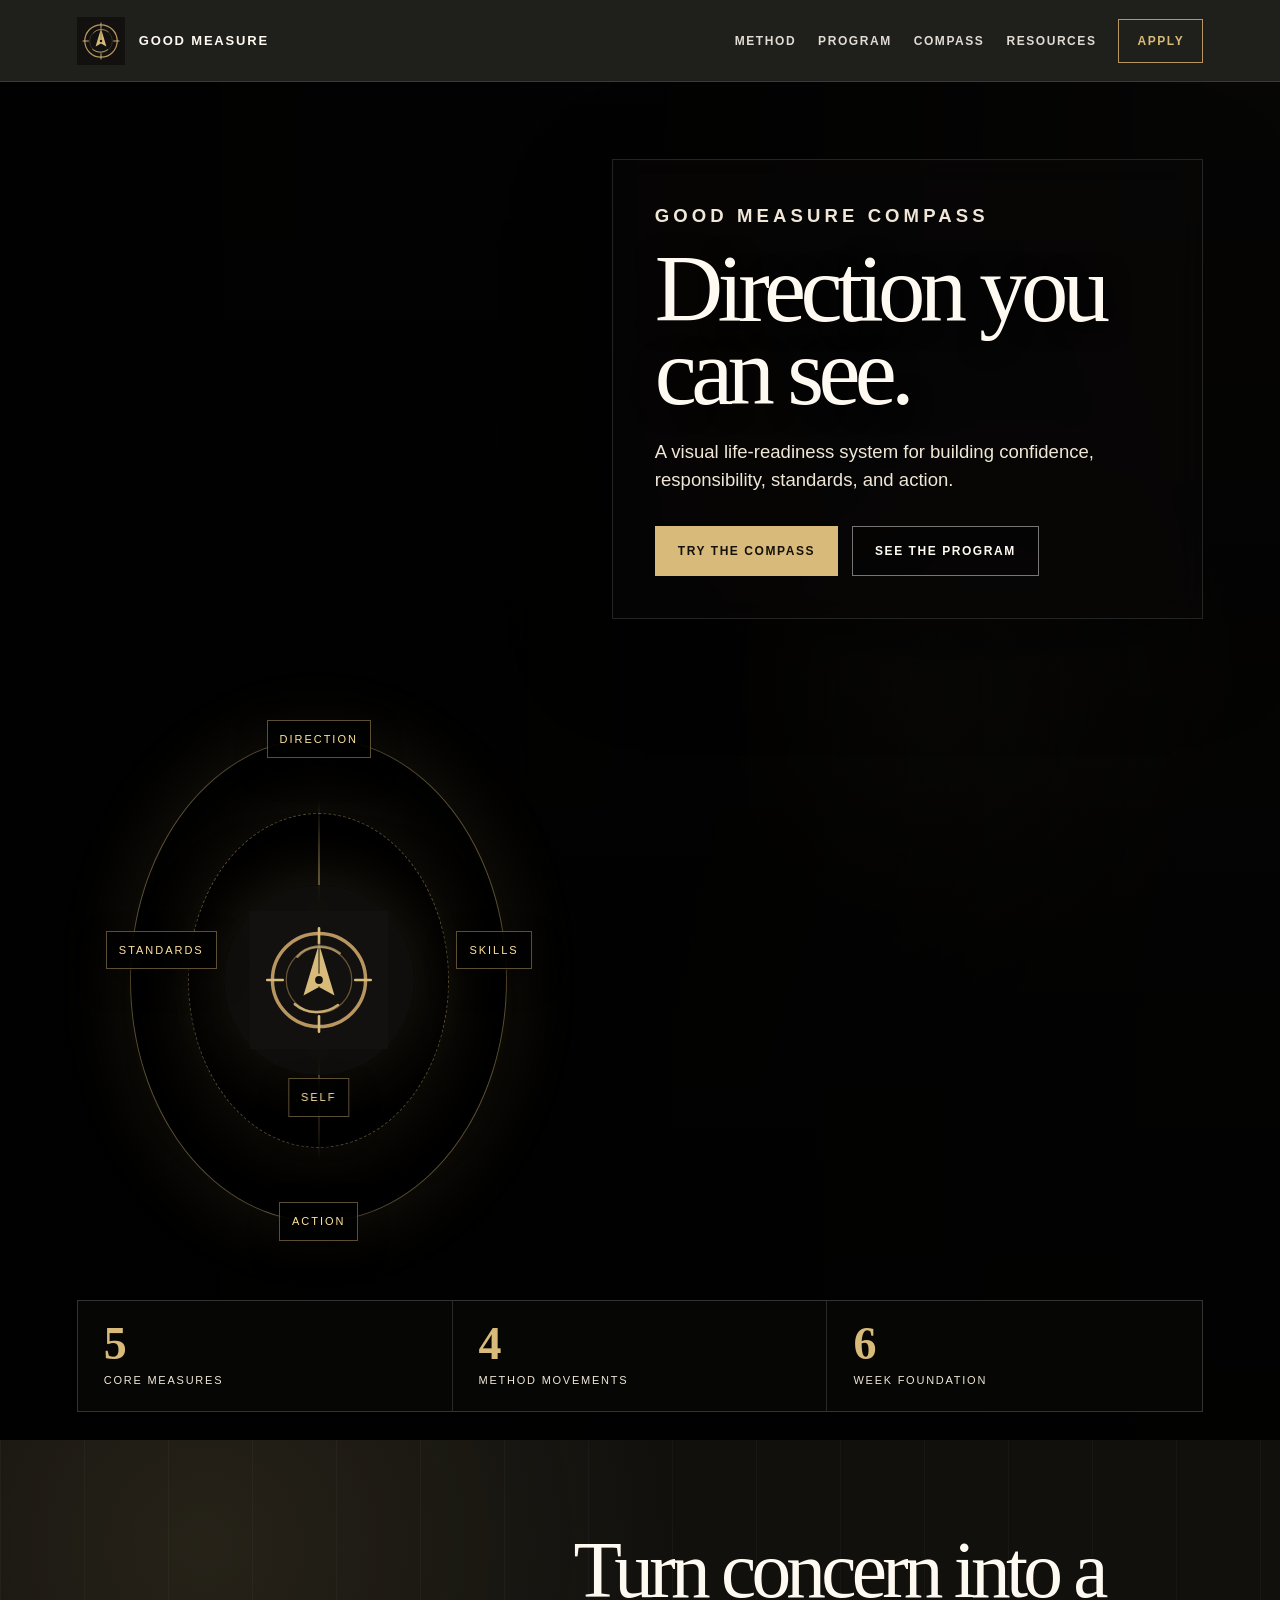
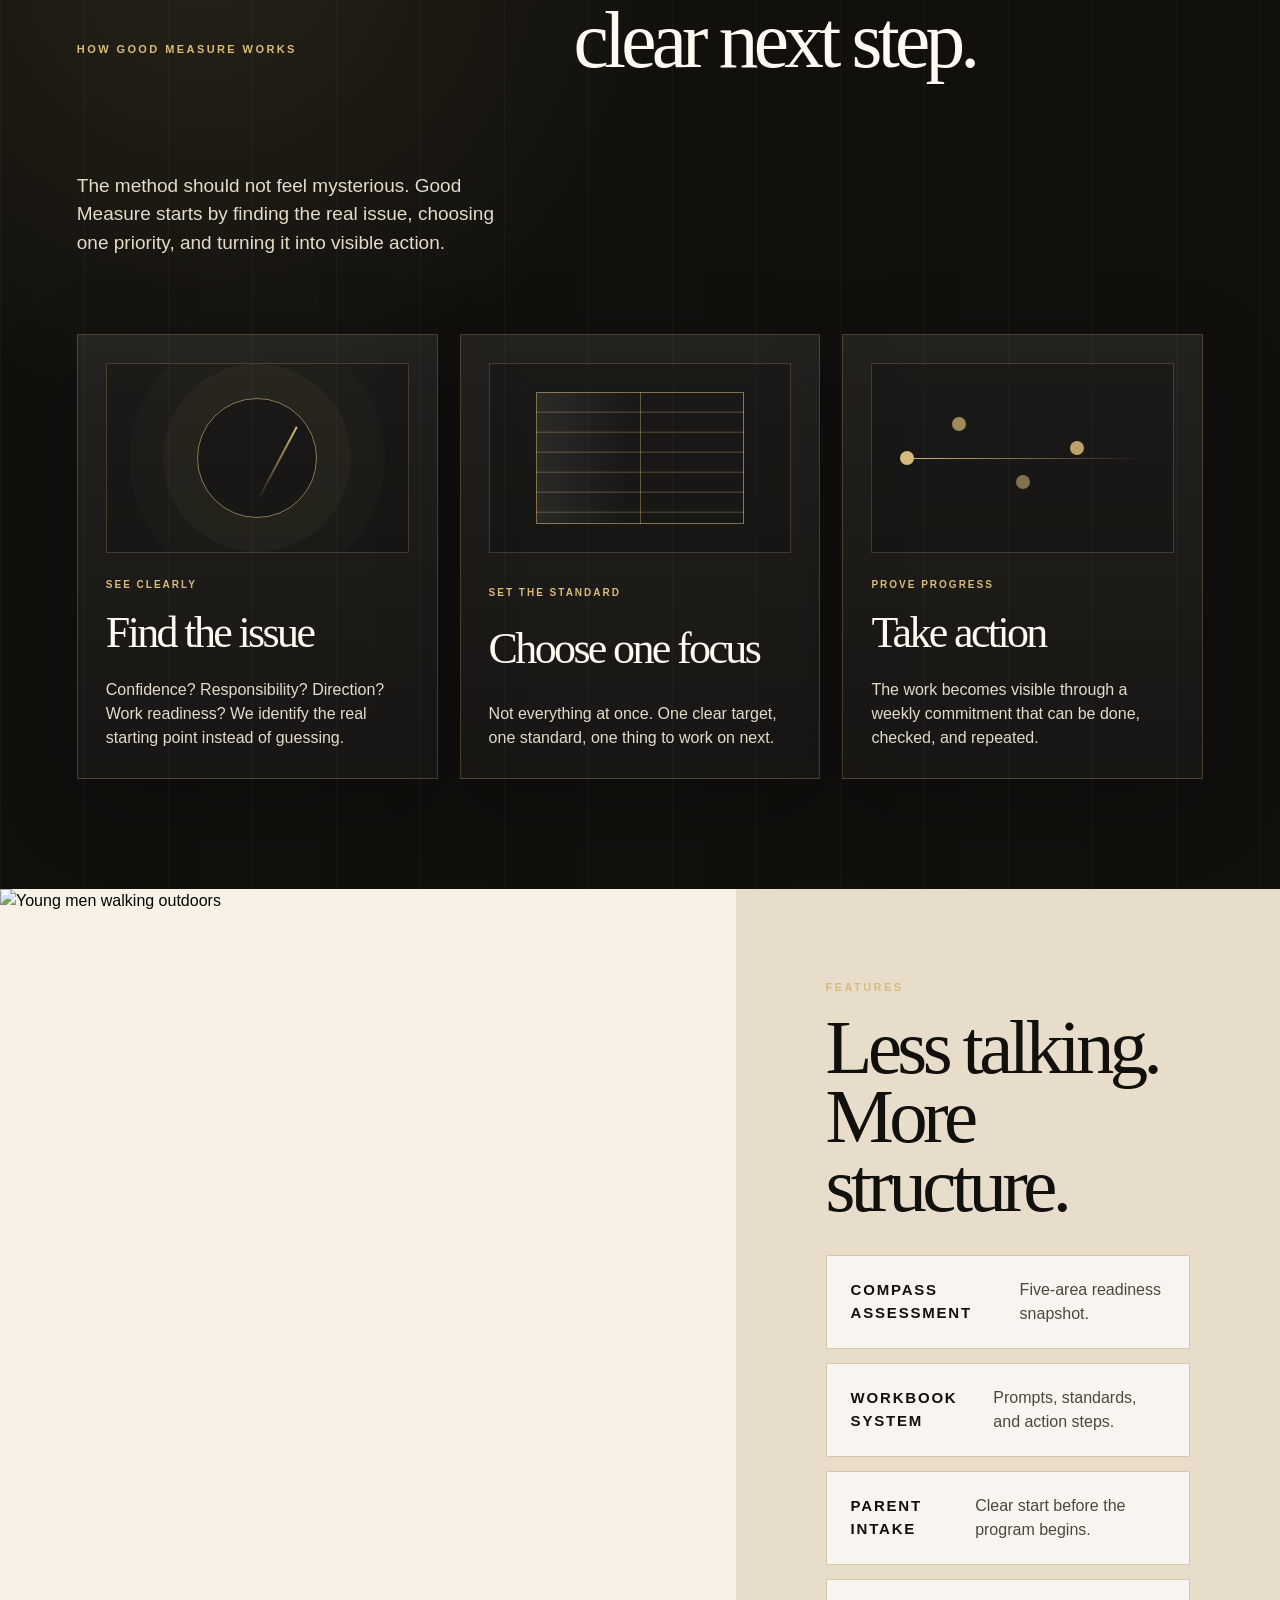
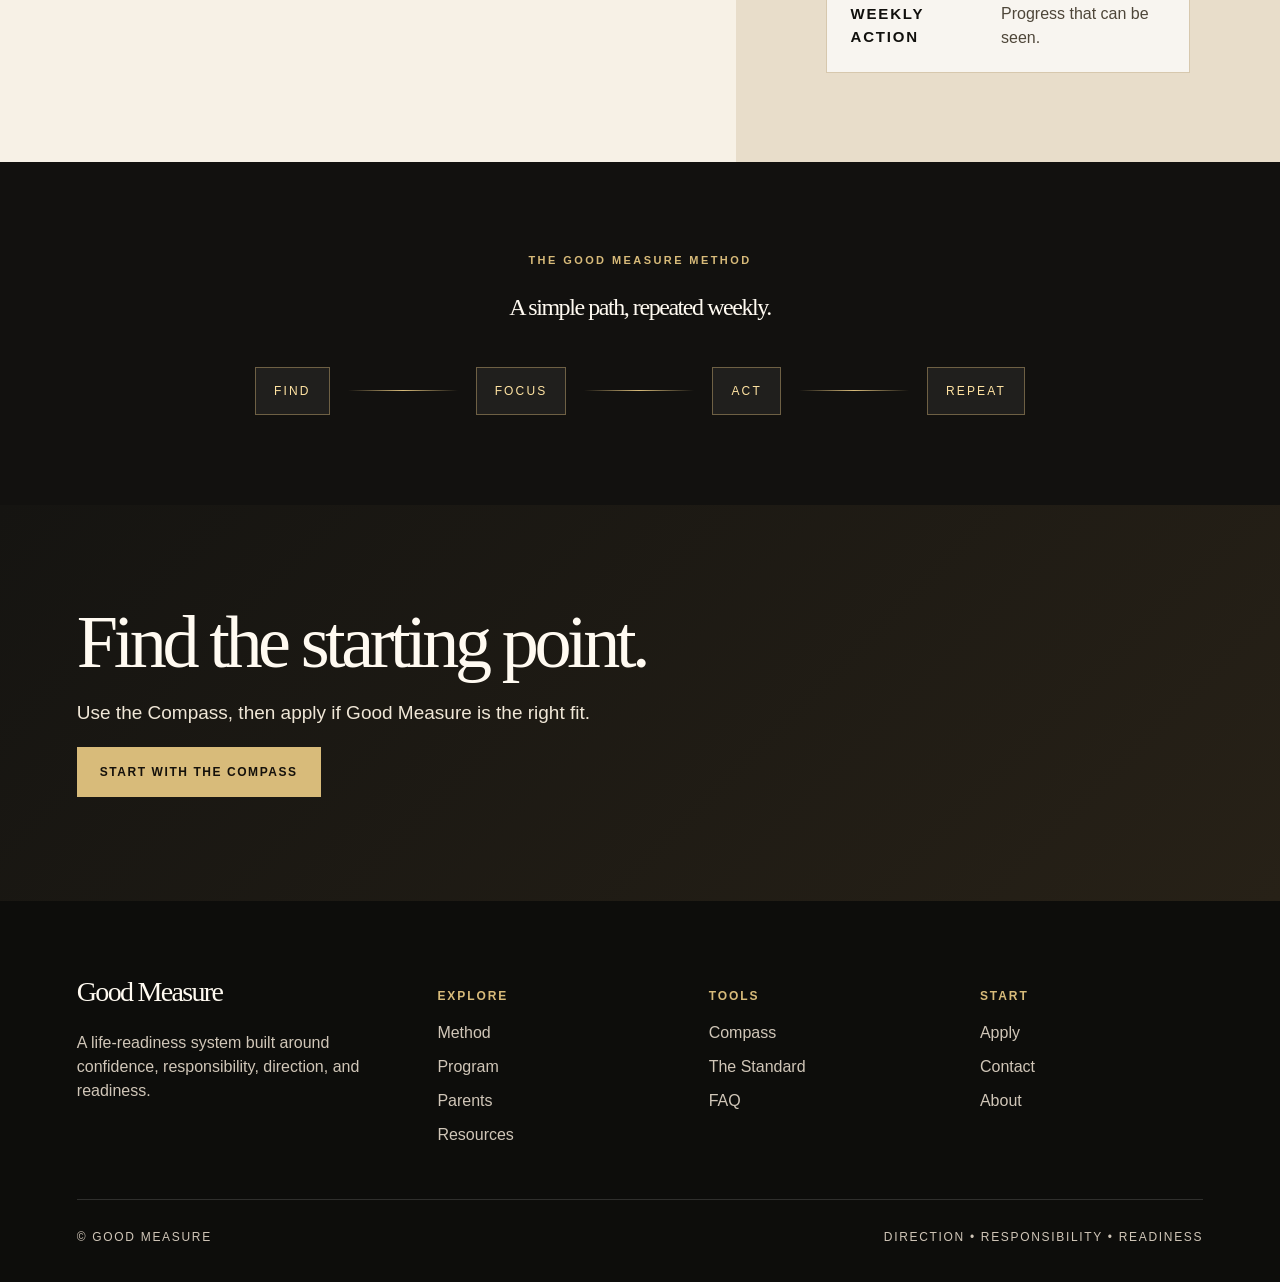
==== commit a0d72bcd: "Replace unclear homepage method section" ====
--- a/index.html
+++ b/index.html
@@ -37,11 +37,17 @@
       <div class="hero-metrics reveal"><div><strong>5</strong><span>Core Measures</span></div><div><strong>4</strong><span>Method Movements</span></div><div><strong>6</strong><span>Week Foundation</span></div></div>
     </section>
 
-    <section class="visual-facts reveal">
-      <article><span>01</span><h3>Measure</h3><p>Find the starting point.</p></article>
-      <article><span>02</span><h3>Mark</h3><p>Name the target.</p></article>
-      <article><span>03</span><h3>Move</h3><p>Take visible action.</p></article>
-      <article><span>04</span><h3>Maintain</h3><p>Build the standard.</p></article>
+    <section class="toolkit-shelf reveal">
+      <div class="toolkit-intro">
+        <p class="eyebrow">How Good Measure Works</p>
+        <h2>Turn concern into a clear next step.</h2>
+        <p>The method should not feel mysterious. Good Measure starts by finding the real issue, choosing one priority, and turning it into visible action.</p>
+      </div>
+      <div class="toolkit-row">
+        <article><div class="tool-visual scorecard"></div><span>See Clearly</span><h3>Find the issue</h3><p>Confidence? Responsibility? Direction? Work readiness? We identify the real starting point instead of guessing.</p></article>
+        <article><div class="tool-visual workbook"></div><span>Set the Standard</span><h3>Choose one focus</h3><p>Not everything at once. One clear target, one standard, one thing to work on next.</p></article>
+        <article><div class="tool-visual action"></div><span>Prove Progress</span><h3>Take action</h3><p>The work becomes visible through a weekly commitment that can be done, checked, and repeated.</p></article>
+      </div>
     </section>
 
     <section class="image-feature reveal">
@@ -55,8 +61,8 @@
 
     <section class="method-lux method-compact reveal">
       <p class="eyebrow">The Good Measure Method</p>
-      <h2>Measure. Mark. Move. Maintain.</h2>
-      <div class="method-line"><span>Measure</span><i></i><span>Mark</span><i></i><span>Move</span><i></i><span>Maintain</span></div>
+      <h2>A simple path, repeated weekly.</h2>
+      <div class="method-line"><span>Find</span><i></i><span>Focus</span><i></i><span>Act</span><i></i><span>Repeat</span></div>
     </section>
 
     <section class="section cta-section reveal">
--- a/styles.css
+++ b/styles.css
@@ -1 +1 @@
-:root{--ink:#11100d;--charcoal:#12110f;--charcoal2:#1d1b17;--paper:#f7f1e6;--paper2:#e8ddca;--white:#fffaf1;--gold:#b9965f;--gold2:#d8bb7a;--muted:#746d60;--line:#d7c8ae;--shadow:0 34px 100px rgba(0,0,0,.28)}*{box-sizing:border-box}html{scroll-behavior:smooth}body{margin:0;background:var(--paper);color:var(--ink);font-family:Inter,Arial,sans-serif;line-height:1.5;overflow-x:hidden}body:before{content:"";position:fixed;inset:0;z-index:-1;background:radial-gradient(circle at 18% -10%,rgba(185,150,95,.2),transparent 38%),linear-gradient(90deg,rgba(0,0,0,.028) 1px,transparent 1px),linear-gradient(rgba(0,0,0,.018) 1px,transparent 1px);background-size:auto,92px 92px,92px 92px}a{text-decoration:none;color:inherit}img{max-width:100%;display:block}h1,h2,h3{font-family:Georgia,'Times New Roman',serif;font-weight:500;letter-spacing:-.06em}.site-header{height:82px;display:flex;justify-content:space-between;align-items:center;padding:0 6vw;background:rgba(18,17,15,.82);color:var(--white);position:sticky;top:0;z-index:50;backdrop-filter:blur(22px);border-bottom:1px solid rgba(255,255,255,.1)}.brand{display:flex;gap:14px;align-items:center;text-transform:uppercase;letter-spacing:.14em;font-size:13px;font-weight:900}.brand-mark{width:48px;height:48px;display:grid;place-items:center}.brand-mark img{width:48px;height:48px;object-fit:contain}.brand span:last-child{line-height:1}.nav{display:flex;gap:22px;align-items:center;font-size:12px;text-transform:uppercase;letter-spacing:.13em;font-weight:900}.nav a{opacity:.78;transition:.25s}.nav a:hover,.nav a[aria-current='page']{opacity:1;color:var(--gold2)}.nav-button{opacity:1!important;border:1px solid var(--gold);padding:12px 18px;color:var(--gold2)}.menu-toggle{display:none;background:transparent;border:1px solid rgba(255,255,255,.22);color:var(--white);padding:10px 14px;text-transform:uppercase;letter-spacing:.14em}.breadcrumbs{background:#0e0d0b;color:#aaa;padding:14px 6vw;font-size:11px;text-transform:uppercase;letter-spacing:.16em;border-top:1px solid rgba(255,255,255,.06)}.breadcrumbs a{color:var(--gold2)}.lux-hero{min-height:calc(100vh - 82px);display:grid;grid-template-columns:.92fr 1.08fr;background:var(--charcoal);color:var(--white);padding:4vw 6vw 6vw;gap:5vw;align-items:end;position:relative;overflow:hidden}.lux-hero:before{content:"GOOD MEASURE";position:absolute;right:-4vw;top:8vh;font-size:12vw;line-height:1;font-weight:900;letter-spacing:-.09em;color:rgba(255,255,255,.035)}.hero-media{height:72vh;min-height:520px;position:relative;box-shadow:var(--shadow);overflow:hidden}.hero-media img{width:100%;height:100%;object-fit:cover;filter:saturate(.72) contrast(1.08) brightness(.82);animation:slowZoom 18s ease-in-out infinite alternate}.lux-copy{position:relative;z-index:2;padding-bottom:2vw}.eyebrow{font-size:11px;letter-spacing:.22em;text-transform:uppercase;color:var(--gold2);font-weight:900;margin:0 0 22px}.lux-copy h1{font-size:clamp(58px,7.4vw,126px);line-height:.88;margin:0 0 30px}.lux-copy p{font-size:clamp(19px,1.8vw,24px);line-height:1.45;color:#ded4c4;max-width:760px}.hero-points{display:flex;gap:10px;flex-wrap:wrap;margin-top:26px}.hero-points span{border:1px solid rgba(255,255,255,.18);padding:10px 12px;font-size:11px;letter-spacing:.12em;text-transform:uppercase;color:#d8cfbf}.hero-actions{display:flex;gap:14px;flex-wrap:wrap;margin-top:38px}.button{display:inline-flex;align-items:center;justify-content:center;min-height:50px;padding:15px 22px;font-size:12px;text-transform:uppercase;letter-spacing:.13em;font-weight:900;border:1px solid transparent;transition:.25s}.primary{background:var(--gold);color:#15110b}.secondary{border-color:rgba(255,255,255,.32);color:var(--white)}.dark-btn{border-color:rgba(0,0,0,.25);color:var(--ink)}.button:hover{transform:translateY(-2px);box-shadow:0 18px 36px rgba(0,0,0,.2)}.page-hero{padding:110px 6vw 96px;background:var(--charcoal);color:var(--white);display:grid;grid-template-columns:1.1fr .9fr;gap:5vw;align-items:end}.page-hero h1{font-size:clamp(54px,7.2vw,112px);line-height:.88;margin:0 0 26px}.page-hero p{font-size:22px;color:#d8cebf;max-width:760px}.page-photo{height:430px;overflow:hidden;box-shadow:var(--shadow)}.page-photo img{width:100%;height:100%;object-fit:cover;filter:saturate(.7) contrast(1.08) brightness(.86)}.section{padding:104px 6vw;position:relative}.split{display:grid;grid-template-columns:.82fr 1.18fr;gap:76px;border-bottom:1px solid var(--line)}.section h2{font-size:clamp(44px,5.8vw,88px);line-height:.9;margin:0 0 24px}.section p{font-size:19px;color:#3f3a31;max-width:780px}.stats-band{display:grid;grid-template-columns:repeat(4,1fr);background:#0e0d0b;color:var(--white);border-top:1px solid rgba(255,255,255,.1);border-bottom:1px solid rgba(255,255,255,.1)}.stats-band div{padding:36px 6vw;border-right:1px solid rgba(255,255,255,.1)}.stats-band strong{display:block;font-family:Georgia,serif;color:var(--gold2);font-size:56px;line-height:1}.stats-band span{text-transform:uppercase;letter-spacing:.15em;font-size:11px;color:#bfb6a8}.content-with-rail{display:grid;grid-template-columns:260px 1fr;gap:70px}.side-rail{position:sticky;top:110px;align-self:start;border-left:1px solid var(--line);padding-left:20px}.side-rail a{display:block;margin:0 0 14px;font-size:12px;text-transform:uppercase;letter-spacing:.14em;color:var(--muted)}.side-rail a:hover{color:var(--gold)}.timeline{display:grid;gap:0;border-top:1px solid var(--line)}.timeline article{display:grid;grid-template-columns:220px 1fr;gap:32px;padding:38px 0;border-bottom:1px solid var(--line)}.timeline h3{font-size:34px;margin:0}.timeline p{font-size:17px;margin:0;color:var(--muted)}.cards-section{background:var(--paper2)}.card-grid{display:grid;grid-template-columns:repeat(auto-fit,minmax(230px,1fr));gap:0;margin-top:40px;border-top:1px solid var(--line);border-left:1px solid var(--line)}.card-grid article{min-height:260px;padding:34px;background:rgba(255,255,255,.28);border-right:1px solid var(--line);border-bottom:1px solid var(--line);display:flex;flex-direction:column;justify-content:space-between;transition:.3s}.card-grid article:hover{background:var(--white);transform:translateY(-6px);box-shadow:0 22px 60px rgba(0,0,0,.12)}.card-grid h3{font-size:34px;margin:0}.card-grid p{font-size:15px;color:var(--muted)}.method-lux{background:var(--charcoal);color:var(--white);padding-top:88px;padding-bottom:88px}.method-lux p{color:#d3c7b7}.method-lux>h2{max-width:980px}.icon-grid{display:grid;grid-template-columns:repeat(4,1fr);gap:0;margin-top:34px;border-top:1px solid rgba(255,255,255,.13);border-bottom:1px solid rgba(255,255,255,.13);background:transparent}.icon-grid article{background:rgba(255,255,255,.025);padding:28px 24px 30px;min-height:210px;transition:.28s;position:relative;border-right:1px solid rgba(255,255,255,.12);display:grid;grid-template-columns:54px 1fr;column-gap:20px;align-items:start}.icon-grid article:last-child{border-right:0}.icon-grid{counter-reset:method}.icon-grid article:before{content:"0" counter(method);counter-increment:method;position:absolute;right:24px;top:24px;font-size:11px;letter-spacing:.16em;color:rgba(216,187,122,.55);font-weight:900}.icon-grid article:after{content:"";position:absolute;left:24px;right:24px;bottom:0;height:2px;background:var(--gold2);opacity:0;transform:scaleX(.3);transform-origin:left;transition:.28s}.icon-grid article:hover{background:rgba(255,255,255,.055);transform:translateY(-4px)}.icon-grid article:hover:after{opacity:.8;transform:scaleX(1)}.method-icon{width:54px;height:54px;margin:2px 0 0;color:var(--gold2);grid-row:1 / span 2}.method-icon svg{width:100%;height:100%;stroke:currentColor;fill:none;stroke-width:1.55;stroke-linecap:round;stroke-linejoin:round}.method-icon .fill{fill:currentColor;stroke:none}.icon-grid h3{font-size:30px;margin:0 0 8px;letter-spacing:-.04em}.icon-grid p{font-size:14px;line-height:1.45;color:#cfc5b5;margin:0}.assessment{background:var(--charcoal);color:var(--white)}.assessment-card{background:var(--charcoal2);border:1px solid rgba(255,255,255,.12);padding:34px;box-shadow:var(--shadow)}.assessment-row{display:grid;grid-template-columns:1fr 120px;gap:24px;align-items:center;border-bottom:1px solid rgba(255,255,255,.1);padding:18px 0}.assessment label{font-size:18px}.assessment input{width:100%}.score-output{font-family:Georgia,serif;font-size:72px;color:var(--gold2);line-height:1}.download-list{display:grid;gap:16px}.download-item{display:flex;justify-content:space-between;gap:24px;align-items:center;padding:24px;background:var(--white);border:1px solid var(--line);box-shadow:0 16px 40px rgba(0,0,0,.06)}.premium-panel{display:grid;grid-template-columns:1.4fr repeat(3,1fr);gap:18px;background:var(--paper)}.stacked-card{background:var(--white);padding:30px;border:1px solid var(--line);box-shadow:0 18px 50px rgba(0,0,0,.08);min-height:260px;transition:.3s}.stacked-card:hover{transform:translateY(-8px)}.manifesto{background:#111;color:var(--white);text-align:center}.manifesto blockquote{font-family:Georgia,serif;font-size:clamp(42px,6.8vw,104px);line-height:.92;margin:0 auto 28px;max-width:1100px;letter-spacing:-.06em}.manifesto p{color:#d4c9b7;margin:auto}.mega-footer{background:#0d0d0b;color:#b9b1a5;padding:70px 6vw 36px}.footer-grid{display:grid;grid-template-columns:1.4fr repeat(3,1fr);gap:48px;border-bottom:1px solid rgba(255,255,255,.1);padding-bottom:42px}.mega-footer h3{color:var(--white);font-size:28px;margin:0 0 18px}.mega-footer h4{color:var(--gold2);text-transform:uppercase;letter-spacing:.16em;font-size:12px}.mega-footer a{display:block;margin:10px 0;color:#b9b1a5}.footer-bottom{display:flex;justify-content:space-between;gap:20px;padding-top:28px;font-size:12px;text-transform:uppercase;letter-spacing:.14em}.footer{padding:44px 6vw;background:#0d0d0b;color:#8e887d;font-size:12px;text-transform:uppercase;letter-spacing:.14em}.cta-section{background:linear-gradient(135deg,#151411,#272117);color:var(--white)}.cta-section p{color:#d6cbb7}.reveal{opacity:0;transform:translateY(28px);transition:opacity .8s ease,transform .8s ease}.reveal.visible{opacity:1;transform:translateY(0)}@keyframes slowZoom{from{transform:scale(1.02)}to{transform:scale(1.1)}}@media(max-width:1050px){.nav{display:none;position:absolute;top:82px;left:0;right:0;background:#111;padding:24px 6vw;flex-direction:column;align-items:flex-start}.nav.open{display:flex}.menu-toggle{display:block}.lux-hero,.page-hero,.split,.premium-panel,.content-with-rail,.footer-grid{grid-template-columns:1fr}.page-photo{height:320px}.stats-band{grid-template-columns:repeat(2,1fr)}.section,.page-hero{padding:74px 24px}.site-header{padding:0 24px}.timeline article{grid-template-columns:1fr}.side-rail{display:none}.footer-bottom{flex-direction:column}.icon-grid{grid-template-columns:1fr}.icon-grid article{border-right:0;border-bottom:1px solid rgba(255,255,255,.12);min-height:auto}.method-icon{width:50px;height:50px}}+:root{--ink:#11100d;--charcoal:#12110f;--charcoal2:#1d1b17;--paper:#f7f1e6;--paper2:#e8ddca;--white:#fffaf1;--gold:#b9965f;--gold2:#d8bb7a;--muted:#746d60;--line:#d7c8ae;--shadow:0 34px 100px rgba(0,0,0,.28)}*{box-sizing:border-box}html{scroll-behavior:smooth}body{margin:0;background:var(--paper);color:var(--ink);font-family:Inter,Arial,sans-serif;line-height:1.5;overflow-x:hidden}a{text-decoration:none;color:inherit}img{max-width:100%;display:block}h1,h2,h3{font-family:Georgia,'Times New Roman',serif;font-weight:500;letter-spacing:-.06em}.site-header{height:82px;display:flex;justify-content:space-between;align-items:center;padding:0 6vw;background:rgba(18,17,15,.94);color:var(--white);position:sticky;top:0;z-index:50;backdrop-filter:blur(22px);border-bottom:1px solid rgba(255,255,255,.12)}.brand{display:flex;gap:14px;align-items:center;text-transform:uppercase;letter-spacing:.14em;font-size:13px;font-weight:900}.brand-mark{width:48px;height:48px;display:grid;place-items:center}.brand-mark img{width:48px;height:48px;object-fit:contain}.nav{display:flex;gap:22px;align-items:center;font-size:12px;text-transform:uppercase;letter-spacing:.13em;font-weight:900}.nav a{opacity:.86;transition:.25s}.nav a:hover,.nav a[aria-current='page']{opacity:1;color:var(--gold2)}.nav-button{opacity:1!important;border:1px solid var(--gold);padding:12px 18px;color:var(--gold2)}.menu-toggle{display:none;background:transparent;border:1px solid rgba(255,255,255,.25);color:var(--white);padding:10px 14px;text-transform:uppercase;letter-spacing:.14em}.eyebrow{font-size:11px;letter-spacing:.22em;text-transform:uppercase;color:var(--gold2);font-weight:900;margin:0 0 18px}.button{display:inline-flex;align-items:center;justify-content:center;min-height:50px;padding:15px 22px;font-size:12px;text-transform:uppercase;letter-spacing:.13em;font-weight:900;border:1px solid transparent;transition:.25s}.primary{background:var(--gold2);color:#15110b}.secondary{border-color:rgba(255,255,255,.45);color:var(--white);background:rgba(0,0,0,.28)}.button:hover{transform:translateY(-2px);box-shadow:0 18px 36px rgba(0,0,0,.2)}.agency-hero{min-height:calc(100vh - 82px);position:relative;overflow:hidden;background:#0f0e0c;color:var(--white);display:grid;grid-template-columns:.9fr 1.1fr;align-items:center;gap:4vw;padding:6vw 6vw 150px}.agency-hero:before,.agency-page-hero:before{content:"";position:absolute;inset:0;background:linear-gradient(90deg,rgba(6,6,5,.94) 0%,rgba(8,8,7,.84) 38%,rgba(8,8,7,.46) 100%),radial-gradient(circle at 70% 45%,rgba(216,187,122,.18),transparent 34%),var(--hero-img,url('https://images.unsplash.com/photo-1500530855697-b586d89ba3ee?auto=format&fit=crop&w=1800&q=85'));background-size:cover;background-position:center;filter:saturate(.48) contrast(1.12);transform:scale(1.03);animation:slowZoom 22s ease-in-out infinite alternate}.agency-hero:after,.agency-page-hero:after{content:"";position:absolute;inset:0;background:linear-gradient(180deg,rgba(0,0,0,.18),rgba(0,0,0,.78));pointer-events:none}.agency-hero>*{position:relative;z-index:2}.agency-copy{max-width:720px;background:rgba(9,8,7,.58);border:1px solid rgba(255,255,255,.12);box-shadow:0 28px 90px rgba(0,0,0,.35);backdrop-filter:blur(16px);padding:42px}.agency-copy h1{font-size:clamp(56px,7.4vw,118px);line-height:.88;margin:0 0 24px;color:#fffaf1;text-shadow:0 3px 24px rgba(0,0,0,.55)}.agency-copy p{font-size:clamp(18px,1.45vw,23px);color:#f0e7d7;max-width:620px}.hero-actions{display:flex;gap:14px;flex-wrap:wrap;margin-top:32px}.compass-stage{height:min(620px,62vw);min-height:420px;display:grid;place-items:center;position:relative}.orbit{position:absolute;border:1px solid rgba(216,187,122,.42);border-radius:50%;box-shadow:0 0 80px rgba(216,187,122,.12)}.orbit-one{width:78%;height:78%;animation:spin 34s linear infinite}.orbit-two{width:54%;height:54%;border-style:dashed;animation:spinReverse 46s linear infinite}.needle{position:absolute;width:2px;height:58%;background:linear-gradient(transparent,var(--gold2),transparent);transform-origin:center;animation:needleSweep 8s ease-in-out infinite}.compass-core{width:190px;height:190px;border-radius:50%;display:grid;place-items:center;background:rgba(18,17,15,.84);backdrop-filter:blur(12px);box-shadow:0 30px 90px rgba(0,0,0,.5),0 0 70px rgba(216,187,122,.2)}.compass-core img{width:138px;height:138px}.compass-label{position:absolute;font-size:11px;text-transform:uppercase;letter-spacing:.18em;color:#ffe3a2;background:rgba(0,0,0,.72);border:1px solid rgba(216,187,122,.42);padding:10px 12px;backdrop-filter:blur(12px);box-shadow:0 12px 30px rgba(0,0,0,.35)}.compass-label.top{top:8%}.compass-label.right{right:6%;top:42%}.compass-label.bottom{bottom:8%}.compass-label.left{left:6%;top:42%}.compass-label.self{left:50%;bottom:28%;transform:translateX(-50%)}.hero-metrics{position:absolute;left:6vw;right:6vw;bottom:28px;display:grid;grid-template-columns:repeat(3,1fr);border:1px solid rgba(255,255,255,.18);background:rgba(8,7,6,.86);backdrop-filter:blur(18px);z-index:3}.hero-metrics div{padding:20px 26px;border-right:1px solid rgba(255,255,255,.14)}.hero-metrics div:last-child{border-right:0}.hero-metrics strong{font-family:Georgia,serif;font-size:46px;color:var(--gold2);display:block;line-height:1}.hero-metrics span{font-size:11px;text-transform:uppercase;letter-spacing:.16em;color:#f0e7d7}.visual-facts{position:relative;display:grid;grid-template-columns:1.1fr repeat(4,1fr);gap:0;background:#12110f;color:var(--white);border-top:1px solid rgba(255,255,255,.1);border-bottom:1px solid rgba(255,255,255,.1);overflow:hidden}.visual-facts:before{content:"";position:absolute;left:6vw;right:6vw;top:50%;height:1px;background:linear-gradient(90deg,transparent,rgba(216,187,122,.65),transparent);opacity:.85}.visual-facts:after{content:"";position:absolute;top:calc(50% - 4px);left:6vw;width:8px;height:8px;border-radius:50%;background:var(--gold2);box-shadow:0 0 22px var(--gold2);animation:routeDot 7s ease-in-out infinite}.visual-facts article{position:relative;padding:54px 30px 46px;min-height:260px;border-right:1px solid rgba(255,255,255,.09);display:flex;flex-direction:column;justify-content:center;background:rgba(255,255,255,.018);z-index:2}.visual-facts article:first-child{background:radial-gradient(circle at 30% 50%,rgba(216,187,122,.16),transparent 52%)}.visual-facts article:first-child span{font-size:12px}.visual-facts article:first-child h3{font-size:clamp(42px,5vw,74px);line-height:.9;margin:12px 0}.visual-facts span{font-size:10px;letter-spacing:.2em;color:var(--gold2);font-weight:900;text-transform:uppercase}.visual-facts h3{font-size:30px;margin:18px 0 8px;color:#fffaf1}.visual-facts p{font-size:14px;color:#e6dac8;margin:0}.visual-facts article:not(:first-child):before{content:"";width:18px;height:18px;border-radius:50%;border:1px solid var(--gold2);background:#12110f;box-shadow:0 0 24px rgba(216,187,122,.35);position:absolute;left:30px;top:calc(50% - 9px)}.visual-facts article:not(:first-child) h3,.visual-facts article:not(:first-child) p,.visual-facts article:not(:first-child) span{margin-left:44px}.toolkit-shelf{background:#11100d;color:var(--white);padding:96px 6vw 110px;position:relative;overflow:hidden}.toolkit-shelf:before{content:"";position:absolute;inset:0;background:radial-gradient(circle at 16% 10%,rgba(216,187,122,.12),transparent 34%),linear-gradient(90deg,rgba(255,255,255,.035) 1px,transparent 1px);background-size:auto,84px 84px;opacity:.9}.toolkit-shelf>*{position:relative;z-index:2}.toolkit-intro{display:grid;grid-template-columns:.8fr 1.2fr;gap:6vw;align-items:end;margin-bottom:58px}.toolkit-intro h2{font-size:clamp(48px,6.2vw,96px);line-height:.88;margin:0;color:#fffaf1}.toolkit-intro p:not(.eyebrow){font-size:19px;color:#e6dac8;max-width:620px}.toolkit-row{display:grid;grid-template-columns:repeat(3,1fr);gap:22px}.toolkit-row article{min-height:430px;background:linear-gradient(180deg,rgba(255,255,255,.075),rgba(255,255,255,.028));border:1px solid rgba(216,187,122,.24);padding:28px;display:flex;flex-direction:column;justify-content:space-between;box-shadow:0 24px 80px rgba(0,0,0,.22);transition:.3s}.toolkit-row article:hover{transform:translateY(-8px);border-color:rgba(216,187,122,.55);background:linear-gradient(180deg,rgba(255,255,255,.1),rgba(255,255,255,.04))}.toolkit-row span{font-size:10px;text-transform:uppercase;letter-spacing:.2em;color:var(--gold2);font-weight:900;margin-top:24px}.toolkit-row h3{font-size:44px;margin:8px 0 12px;color:#fffaf1}.toolkit-row p{font-size:16px;color:#e6dac8;margin:0}.tool-visual{height:190px;border:1px solid rgba(216,187,122,.22);background:rgba(0,0,0,.22);position:relative;overflow:hidden}.tool-visual:before,.tool-visual:after{content:"";position:absolute}.tool-visual.workbook:before{inset:28px 46px;border:1px solid rgba(216,187,122,.55);background:linear-gradient(90deg,rgba(255,255,255,.08),transparent 45%),repeating-linear-gradient(180deg,transparent 0 18px,rgba(216,187,122,.22) 19px 20px)}.tool-visual.workbook:after{left:50%;top:28px;bottom:28px;width:1px;background:rgba(216,187,122,.4)}.tool-visual.scorecard:before{width:118px;height:118px;border-radius:50%;border:1px solid rgba(216,187,122,.6);left:50%;top:50%;transform:translate(-50%,-50%);box-shadow:0 0 0 34px rgba(216,187,122,.04),0 0 0 68px rgba(216,187,122,.025)}.tool-visual.scorecard:after{left:50%;top:28%;width:2px;height:44%;background:linear-gradient(var(--gold2),transparent);transform-origin:bottom;transform:rotate(28deg)}.tool-visual.action:before{left:28px;right:28px;top:50%;height:1px;background:linear-gradient(90deg,var(--gold2),transparent)}.tool-visual.action:after{width:14px;height:14px;border-radius:50%;background:var(--gold2);left:28px;top:calc(50% - 7px);box-shadow:52px -34px 0 rgba(216,187,122,.7),116px 24px 0 rgba(216,187,122,.55),170px -10px 0 rgba(216,187,122,.85)}.image-feature{display:grid;grid-template-columns:1.15fr .85fr;min-height:720px;background:var(--paper)}.image-panel{height:100%;overflow:hidden}.image-panel img{width:100%;height:100%;object-fit:cover;filter:saturate(.68) contrast(1.1);animation:slowZoom 20s ease-in-out infinite alternate}.feature-stack{padding:7vw;background:var(--paper2);display:flex;flex-direction:column;justify-content:center}.feature-stack h2{font-size:clamp(48px,6vw,86px);line-height:.9;margin:0 0 34px;color:var(--ink)}.feature-list{display:grid;gap:14px}.feature-list div{background:rgba(255,255,255,.72);border:1px solid var(--line);padding:22px 24px;display:flex;justify-content:space-between;gap:24px;align-items:center;transition:.25s}.feature-list div:hover{transform:translateX(8px);background:var(--white)}.feature-list strong{font-size:15px;text-transform:uppercase;letter-spacing:.12em;color:var(--ink)}.feature-list span{color:#4e4639}.method-lux{background:var(--charcoal);color:var(--white)}.method-compact{text-align:center;padding:90px 6vw}.method-compact h2{margin-left:auto;margin-right:auto;max-width:980px;color:#fffaf1}.method-line{display:flex;align-items:center;justify-content:center;gap:18px;max-width:980px;margin:42px auto 0}.method-line span{font-size:12px;text-transform:uppercase;letter-spacing:.18em;color:#ffe3a2;border:1px solid rgba(216,187,122,.42);padding:14px 18px;background:rgba(255,255,255,.06)}.method-line i{height:1px;flex:1;max-width:110px;background:linear-gradient(90deg,transparent,var(--gold2),transparent)}.section{padding:104px 6vw}.section h2{font-size:clamp(44px,5.8vw,88px);line-height:.9;margin:0 0 24px}.section p{font-size:19px;max-width:780px}.cta-section{background:linear-gradient(135deg,#151411,#272117);color:var(--white)}.cta-section p{color:#f0e7d7}.mega-footer{background:#0d0d0b;color:#d0c6b8;padding:70px 6vw 36px}.footer-grid{display:grid;grid-template-columns:1.4fr repeat(3,1fr);gap:48px;border-bottom:1px solid rgba(255,255,255,.14);padding-bottom:42px}.mega-footer h3{color:var(--white);font-size:28px;margin:0 0 18px}.mega-footer h4{color:var(--gold2);text-transform:uppercase;letter-spacing:.16em;font-size:12px}.mega-footer a{display:block;margin:10px 0;color:#d0c6b8}.footer-bottom{display:flex;justify-content:space-between;gap:20px;padding-top:28px;font-size:12px;text-transform:uppercase;letter-spacing:.14em}.agency-page-hero{min-height:72vh;position:relative;overflow:hidden;background:#0f0e0c;color:var(--white);display:grid;grid-template-columns:1fr .8fr;align-items:center;gap:4vw;padding:7vw 6vw}.agency-page-hero>*{position:relative;z-index:2}.page-kicker{font-size:11px;letter-spacing:.22em;text-transform:uppercase;color:var(--gold2);font-weight:900}.agency-page-hero h1{font-size:clamp(56px,7.5vw,118px);line-height:.88;margin:18px 0 22px;color:#fffaf1}.agency-page-hero p{font-size:clamp(18px,1.45vw,23px);color:#f0e7d7;max-width:680px}.page-orb{height:420px;display:grid;place-items:center;position:relative}.page-orb:before,.page-orb:after{content:"";position:absolute;border-radius:50%;border:1px solid rgba(216,187,122,.38)}.page-orb:before{width:340px;height:340px;animation:spin 40s linear infinite}.page-orb:after{width:220px;height:220px;border-style:dashed;animation:spinReverse 48s linear infinite}.page-orb img{width:150px;height:150px;position:relative;z-index:2}.agency-grid{position:relative;display:grid;grid-template-columns:1.05fr repeat(3,1fr);background:#12110f;color:var(--white);border-top:1px solid rgba(255,255,255,.1);overflow:hidden}.agency-grid:before{content:"";position:absolute;left:6vw;right:6vw;top:50%;height:1px;background:linear-gradient(90deg,transparent,rgba(216,187,122,.6),transparent)}.agency-grid article{position:relative;padding:48px 32px;border-right:1px solid rgba(255,255,255,.09);min-height:230px;display:flex;flex-direction:column;justify-content:center;background:rgba(255,255,255,.018);z-index:2}.agency-grid article:first-child{background:radial-gradient(circle at 30% 50%,rgba(216,187,122,.15),transparent 52%)}.agency-grid span{font-size:10px;letter-spacing:.2em;color:var(--gold2);font-weight:900;text-transform:uppercase}.agency-grid h3{font-size:34px;margin:18px 0 8px;color:#fffaf1}.agency-grid p{font-size:15px;color:#e6dac8;margin:0}.agency-grid article:not(:first-child):before{content:"";width:16px;height:16px;border-radius:50%;border:1px solid var(--gold2);background:#12110f;box-shadow:0 0 24px rgba(216,187,122,.35);position:absolute;left:32px;top:calc(50% - 8px)}.agency-grid article:not(:first-child) h3,.agency-grid article:not(:first-child) p,.agency-grid article:not(:first-child) span{margin-left:42px}.agency-split{display:grid;grid-template-columns:1fr 1fr;min-height:650px}.agency-split .panel{padding:7vw;display:flex;flex-direction:column;justify-content:center}.agency-split .dark{background:var(--charcoal);color:var(--white)}.agency-split .dark p{color:#f0e7d7}.agency-split .light{background:var(--paper2)}.route-list{display:grid;gap:14px;margin-top:28px}.route-list div{display:flex;justify-content:space-between;gap:20px;padding:18px 0;border-bottom:1px solid rgba(185,150,95,.35)}.route-list strong{text-transform:uppercase;letter-spacing:.12em;font-size:13px}.reveal{opacity:0;transform:translateY(28px);transition:opacity .8s ease,transform .8s ease}.reveal.visible{opacity:1;transform:translateY(0)}@keyframes slowZoom{from{transform:scale(1.02)}to{transform:scale(1.1)}}@keyframes spin{to{transform:rotate(360deg)}}@keyframes spinReverse{to{transform:rotate(-360deg)}}@keyframes needleSweep{0%,100%{transform:rotate(-14deg)}50%{transform:rotate(18deg)}}@keyframes routeDot{0%{transform:translateX(0);opacity:0}10%,90%{opacity:1}100%{transform:translateX(calc(88vw));opacity:0}}@media(max-width:1050px){.nav{display:none;position:absolute;top:82px;left:0;right:0;background:#111;padding:24px 6vw;flex-direction:column;align-items:flex-start}.nav.open{display:flex}.menu-toggle{display:block}.site-header{padding:0 24px}.agency-hero,.agency-page-hero{grid-template-columns:1fr;padding:42px 24px 210px}.agency-copy{padding:28px}.agency-copy h1,.agency-page-hero h1{font-size:clamp(48px,15vw,76px)}.compass-stage{min-height:340px;height:380px}.compass-core{width:140px;height:140px}.compass-core img{width:102px;height:102px}.hero-metrics{grid-template-columns:1fr;left:24px;right:24px}.hero-metrics div{padding:13px 18px;border-right:0;border-bottom:1px solid rgba(255,255,255,.12)}.visual-facts,.image-feature,.footer-grid,.agency-grid,.agency-split,.toolkit-intro,.toolkit-row{grid-template-columns:1fr}.visual-facts:before,.visual-facts:after,.agency-grid:before{display:none}.visual-facts article,.agency-grid article{min-height:145px}.visual-facts article:not(:first-child):before,.agency-grid article:not(:first-child):before{top:32px}.method-line{flex-direction:column}.method-line i{width:1px;height:34px;flex:none}.feature-list div{display:block}.compass-label{font-size:9px;padding:8px 9px}.section{padding:74px 24px}.footer-bottom{flex-direction:column}.page-orb{height:280px}.page-orb:before{width:240px;height:240px}.page-orb:after{width:160px;height:160px}.toolkit-shelf{padding:72px 24px}.toolkit-row article{min-height:360px}}
